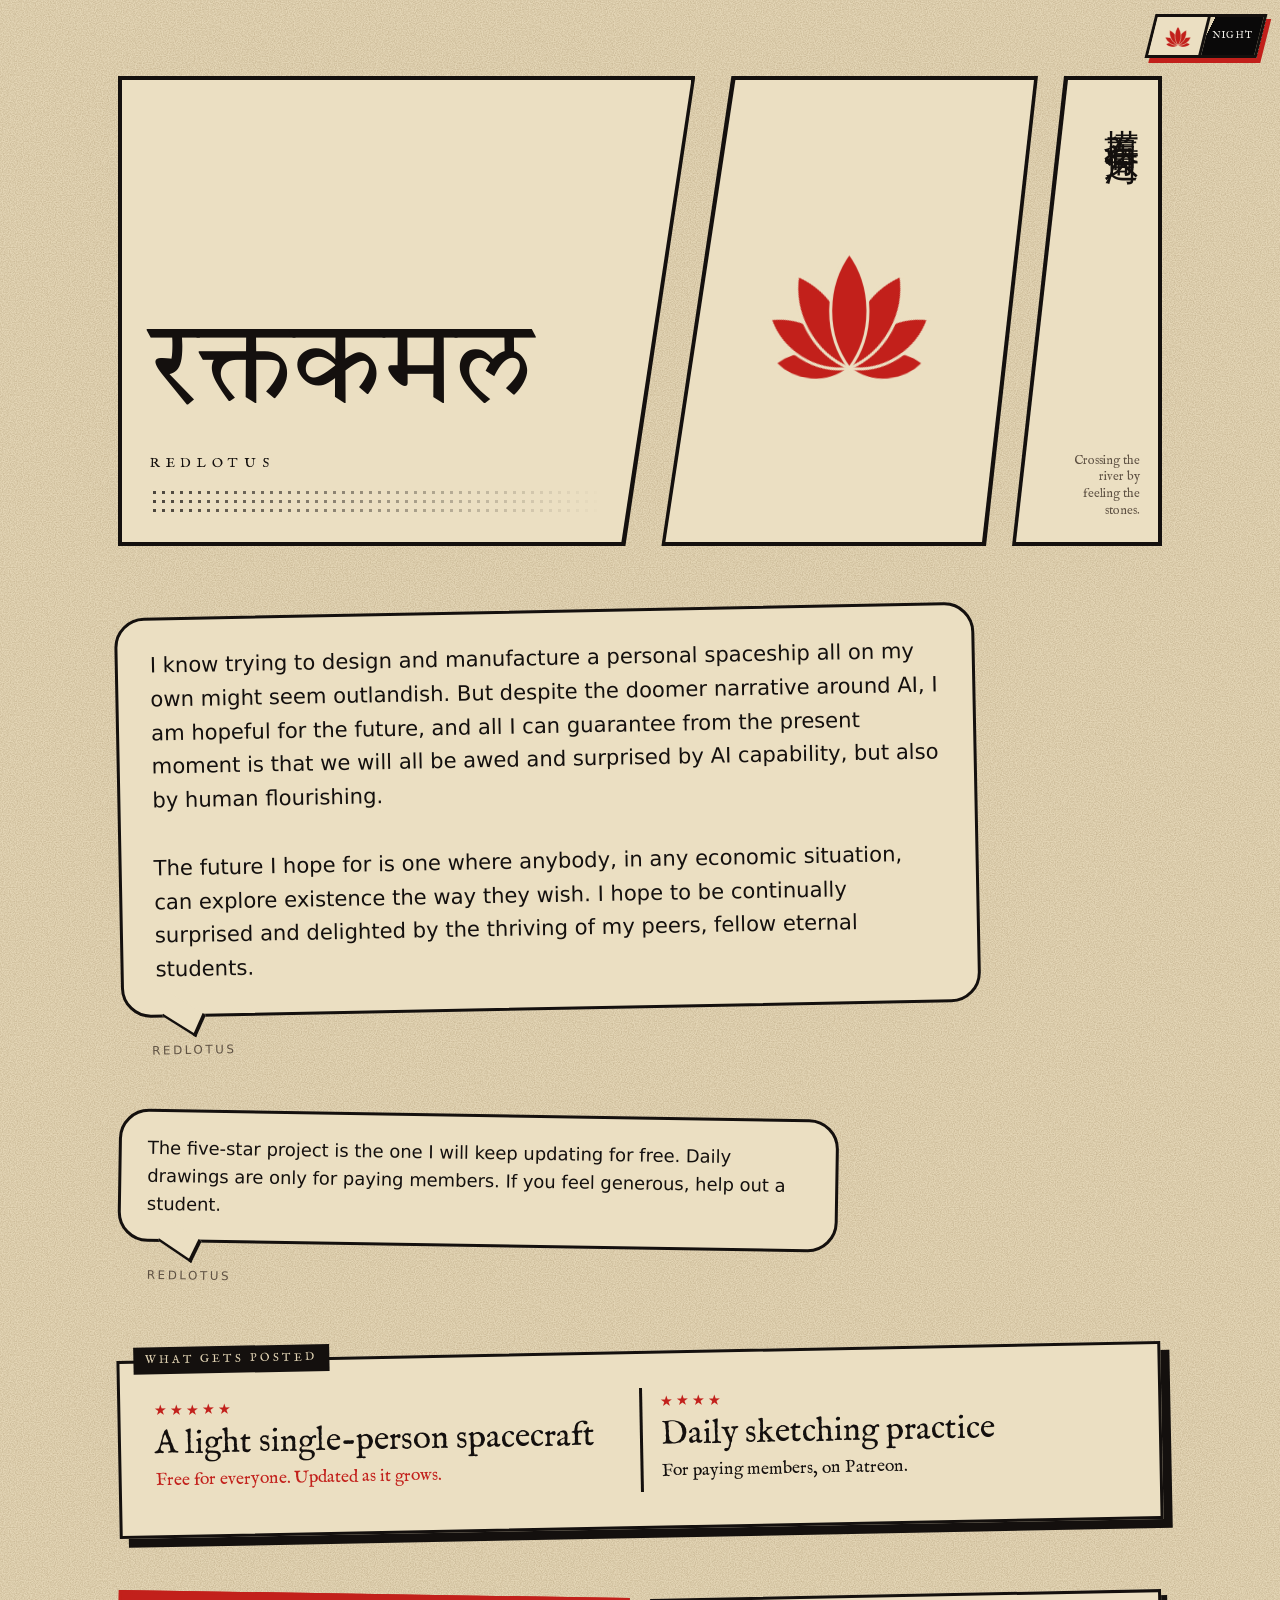
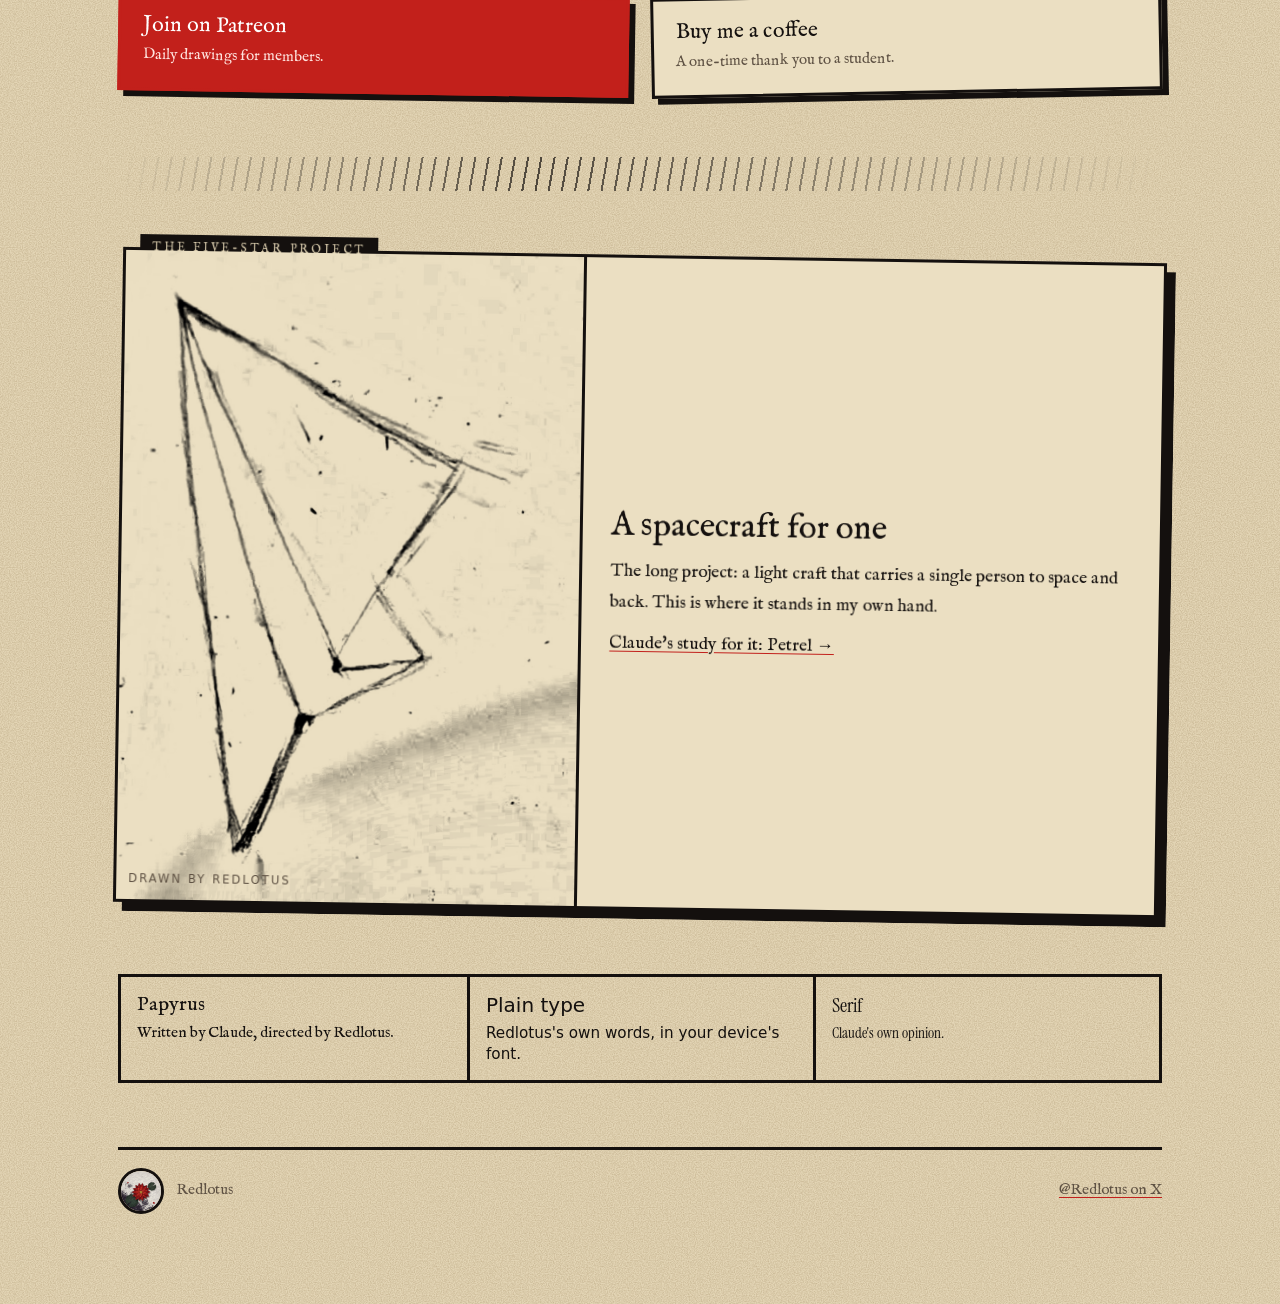
==== index.html @ 1bb500c6 "Add files via upload" ====
<!doctype html>
<html lang="en">
<head>
<meta charset="utf-8">
<meta name="viewport" content="width=device-width, initial-scale=1, viewport-fit=cover">
<title>Redlotus · रक्तकमल</title>
<meta name="description" content="Redlotus: a student learning, building and drawing in the open. Everything is free to read.">
<meta property="og:title" content="Redlotus · रक्तकमल">
<meta property="og:description" content="A student learning, building and drawing in the open.">
<meta property="og:image" content="https://redlotusbuild.netlify.app/assets/redlotus-pfp.jpg">
<meta property="og:url" content="https://redlotusbuild.netlify.app/">
<meta name="twitter:card" content="summary">
<link rel="icon" href="assets/favicon.svg" type="image/svg+xml">
<script>(function(){var t=null;try{t=localStorage.getItem('redlotus-theme')}catch(e){}if(t!=='dark'&&t!=='light')t=matchMedia('(prefers-color-scheme: dark)').matches?'dark':'light';document.documentElement.dataset.theme=t})();</script>
<link rel="stylesheet" href="assets/site.css">
<style>
.hero{display:grid;grid-template-columns:minmax(0,1.55fr) minmax(0,1fr) 150px;gap:0;align-items:stretch;min-height:clamp(320px,44vw,470px)}
.c1{--shape:polygon(0 0,100% 0,calc(100% - 70px) 100%,0 100%);margin-right:-34px}
.c2{--shape:polygon(70px 0,100% 0,calc(100% - 52px) 100%,0 100%);margin-right:-26px}
.c3{--shape:polygon(52px 0,100% 0,100% 100%,0 100%)}
.name{display:flex;flex-direction:column;justify-content:flex-end;gap:12px;padding:28px 90px 28px 28px}
.deva{font:400 clamp(3.2rem,11.5vw,7.4rem)/1.15 Tiro,"Noto Serif Devanagari","Kohinoor Devanagari",serif;margin:0}
.latin{font-size:.84rem;letter-spacing:.42em;text-transform:uppercase}
.pond{display:grid;place-items:center;padding:20px 60px}
.pond .wrap{width:min(100%,250px)}
.pond .lotus{display:block;width:100%;height:auto;animation:float 7s ease-in-out 2.4s infinite}
.pond .lotus .pt{transform:rotate(var(--r));animation:bloom 2.4s cubic-bezier(.2,.9,.2,1) both}
@keyframes bloom{from{transform:rotate(0)}}
@keyframes float{50%{transform:translateY(-3%)}}
.stones{display:flex;flex-direction:column;align-items:flex-end;justify-content:space-between;gap:12px;padding:22px 18px 22px 50px}
.zh{writing-mode:vertical-rl;font:400 clamp(1.7rem,3.2vw,2.2rem)/1.1 "Songti SC","Noto Serif CJK SC","Source Han Serif SC","SimSun",serif;letter-spacing:.12em}
.en{font-size:.78rem;line-height:1.35;text-align:right;color:var(--mute);max-width:11ch}
.say{max-width:720px}
.say.big{max-width:860px}.say.big .balloon{font-size:clamp(1.12rem,2.4vw,1.32rem);line-height:1.6;padding:28px 32px}
.three{display:grid;grid-template-columns:repeat(2,1fr);gap:0}
.three div{padding:6px 18px 6px 0;min-width:0}.three div+div{padding-left:18px;border-left:3px solid var(--ink)}
.three b{display:block;font-weight:400;font-size:clamp(1.5rem,4.4vw,2.1rem);line-height:1.2}
.three .now{color:var(--red)}
.give{display:grid;grid-template-columns:1fr 1fr;gap:22px}
.work{display:grid;grid-template-columns:minmax(0,.8fr) minmax(0,1fr)}
.mine{margin:0;border-right:3px solid var(--ink);position:relative;background:var(--panel)}
.mine img{display:block;width:100%;height:auto;mix-blend-mode:multiply}
:root[data-theme="dark"] .mine img{filter:invert(1);mix-blend-mode:screen}
.mine figcaption{position:absolute;left:12px;bottom:10px;font-size:.72rem;letter-spacing:.18em;text-transform:uppercase;color:var(--mute)}
.stars{display:block;color:var(--red);font-size:.9rem;letter-spacing:.2em;margin-bottom:4px}
.work div{padding:clamp(18px,3vw,28px);display:flex;flex-direction:column;gap:10px;justify-content:center}
.work b{font-weight:400;font-size:clamp(1.5rem,4vw,2.1rem);line-height:1.2}
footer img{width:46px;height:46px;border-radius:50%;border:3px solid var(--ink);display:block}
footer span{display:flex;align-items:center;gap:12px}
@media (max-width:680px){
  .hero{grid-template-columns:1fr;min-height:0;gap:0}
  .c1{--shape:polygon(0 0,100% 0,100% calc(100% - 30px),0 100%);margin:0 0 -16px}
  .c2{--shape:polygon(0 30px,100% 0,100% calc(100% - 26px),0 100%);margin:0 0 -14px}
  .c3{--shape:polygon(0 26px,100% 0,100% 100%,0 100%)}
  .name{padding:28px 20px 48px}.pond{padding:44px 20px}
  .stones{flex-direction:row;align-items:center;padding:44px 20px 20px}.zh{writing-mode:horizontal-tb;letter-spacing:.06em}.en{max-width:14ch}
  .three{grid-template-columns:1fr}.three div{padding:12px 0}.three div+div{padding-left:0;border-left:0;border-top:3px solid var(--ink)}
  .give,.work{grid-template-columns:1fr}.mine{border-right:0;border-bottom:3px solid var(--ink)}
}
</style>
</head>
<body>
<button class="toggle" id="toggle" type="button" aria-pressed="false" aria-label="Switch between day and night"><span class="tk"><i class="sun">Day</i><i class="moon">Night</i><span class="knob"><svg class="lotus" viewBox="-250 -246 500 262" aria-hidden="true"><path class="pt" style="--r:-86deg" d="M0,0 C40.0,-45.0 36.8,-108.0 0,-150.0 C-36.8,-108.0 -40.0,-45.0 0,0Z"/><path class="pt" style="--r:86deg" d="M0,0 C40.0,-45.0 36.8,-108.0 0,-150.0 C-36.8,-108.0 -40.0,-45.0 0,0Z"/><path class="pt" style="--r:-58deg" d="M0,0 C46.0,-56.4 42.3,-135.4 0,-188.0 C-42.3,-135.4 -46.0,-56.4 0,0Z"/><path class="pt" style="--r:58deg" d="M0,0 C46.0,-56.4 42.3,-135.4 0,-188.0 C-42.3,-135.4 -46.0,-56.4 0,0Z"/><path class="pt" style="--r:-29deg" d="M0,0 C50.0,-64.2 46.0,-154.1 0,-214.0 C-46.0,-154.1 -50.0,-64.2 0,0Z"/><path class="pt" style="--r:29deg" d="M0,0 C50.0,-64.2 46.0,-154.1 0,-214.0 C-46.0,-154.1 -50.0,-64.2 0,0Z"/><path class="pt" style="--r:0deg" d="M0,0 C52.0,-69.6 47.8,-167.0 0,-232.0 C-47.8,-167.0 -52.0,-69.6 0,0Z"/></svg></span></span></button>
<main class="page">
<header class="hero">
  <div class="cut c1"><div class="in name">
    <h1 class="deva" lang="sa">रक्तकमल</h1>
    <div class="latin">Redlotus</div>
    <div class="half"></div>
  </div></div>
  <div class="cut c2" aria-hidden="true"><div class="in pond"><div class="wrap"><svg class="lotus" viewBox="-250 -246 500 262" aria-hidden="true"><path class="pt" style="--r:-86deg" d="M0,0 C40.0,-45.0 36.8,-108.0 0,-150.0 C-36.8,-108.0 -40.0,-45.0 0,0Z"/><path class="pt" style="--r:86deg" d="M0,0 C40.0,-45.0 36.8,-108.0 0,-150.0 C-36.8,-108.0 -40.0,-45.0 0,0Z"/><path class="pt" style="--r:-58deg" d="M0,0 C46.0,-56.4 42.3,-135.4 0,-188.0 C-42.3,-135.4 -46.0,-56.4 0,0Z"/><path class="pt" style="--r:58deg" d="M0,0 C46.0,-56.4 42.3,-135.4 0,-188.0 C-42.3,-135.4 -46.0,-56.4 0,0Z"/><path class="pt" style="--r:-29deg" d="M0,0 C50.0,-64.2 46.0,-154.1 0,-214.0 C-46.0,-154.1 -50.0,-64.2 0,0Z"/><path class="pt" style="--r:29deg" d="M0,0 C50.0,-64.2 46.0,-154.1 0,-214.0 C-46.0,-154.1 -50.0,-64.2 0,0Z"/><path class="pt" style="--r:0deg" d="M0,0 C52.0,-69.6 47.8,-167.0 0,-232.0 C-47.8,-167.0 -52.0,-69.6 0,0Z"/></svg></div></div></div>
  <div class="cut c3"><div class="in stones"><span class="zh" lang="zh-Hans">摸着石头过河</span><span class="en">Crossing the river by feeling the stones.</span></div></div>
</header>

<section class="say big tl">
  <p class="balloon">I know trying to design and manufacture a personal spaceship all on my own might seem outlandish. But despite the doomer narrative around AI, I am hopeful for the future, and all I can guarantee from the present moment is that we will all be awed and surprised by AI capability, but also by human flourishing.<br><br>The future I hope for is one where anybody, in any economic situation, can explore existence the way they wish. I hope to be continually surprised and delighted by the thriving of my peers, fellow eternal students.</p>
  <span class="who">Redlotus</span>
</section>

<section class="say tr">
  <p class="balloon">The five-star project is the one I will keep updating for free. Daily drawings are only for paying members. If you feel generous, help out a student.</p>
  <span class="who">Redlotus</span>
</section>

<section class="panel tl">
  <span class="tab">What gets posted</span>
  <div class="three">
    <div><b><span class="stars">★★★★★</span>A light single-person spacecraft</b><span class="now">Free for everyone. Updated as it grows.</span></div>
    <div><b><span class="stars">★★★★</span>Daily sketching practice</b><span>For paying members, on Patreon.</span></div>
  </div>
</section>

<section class="give">
  <a class="btn red tr" href="https://www.patreon.com/c/redlotusgrows/membership"><b>Join on Patreon</b><span>Daily drawings for members.</span></a>
  <a class="btn tl" href="https://buymeacoffee.com/redlotusgrows"><b>Buy me a coffee</b><span>A one-time thank you to a student.</span></a>
</section>

<div class="speed" aria-hidden="true"></div>

<section class="panel flush tr">
  <span class="tab">The five-star project</span>
  <div class="work">
    <figure class="mine"><img src="assets/redlotus-sketch.jpg" width="1060" height="1500" alt="Pencil sketch by Redlotus of a dart-shaped craft with a long pointed nose and a notched tail."><figcaption class="v-own">Drawn by Redlotus</figcaption></figure>
    <div><b>A spacecraft for one</b><p>The long project: a light craft that carries a single person to space and back. This is where it stands in my own hand.</p><p><a href="petrel/">Claude's study for it: Petrel →</a></p></div>
  </div>
</section>

<div class="key" aria-label="Who is speaking">
  <div class="v-dir"><b>Papyrus</b>Written by Claude, directed by Redlotus.</div>
  <div class="v-own"><b>Plain type</b>Redlotus's own words, in your device's font.</div>
  <div class="v-claude"><b>Serif</b>Claude's own opinion.</div>
</div>
<footer><span><img src="assets/redlotus-pfp.jpg" width="640" height="640" alt="">Redlotus</span><a href="https://x.com/Redlotus">@Redlotus on X</a></footer>
</main>
<script src="assets/site.js"></script>
</body>
</html>
---- assets/site.css ----
@font-face{font-family:"IM Fell";font-display:swap;src:url(fonts/im-fell-english-latin-400-normal.woff2) format("woff2")}
@font-face{font-family:"IM Fell";font-style:italic;font-display:swap;src:url(fonts/im-fell-english-latin-400-italic.woff2) format("woff2")}
@font-face{font-family:"Instrument Serif";font-display:swap;src:url(fonts/instrument-serif-latin-400-normal.woff2) format("woff2")}
@font-face{font-family:"Instrument Serif";font-style:italic;font-display:swap;src:url(fonts/instrument-serif-latin-400-italic.woff2) format("woff2")}
@font-face{font-family:Tiro;font-display:swap;src:url(fonts/tiro-devanagari-sanskrit-devanagari-400-normal.woff2) format("woff2")}

/* Day: a beige manuscript inked like a black-and-white comic. Night: the same comic inverted, white on black. Red is the only colour.
   Three voices, three typefaces:
   .v-dir    Papyrus           written by Claude, directed by Redlotus
   .v-own    the device's font Redlotus's own words
   .v-claude Instrument Serif  Claude's own opinion */
:root{--bg:#E3D5B5;--panel:#EBDFC2;--ink:#14100E;--mute:#5E5143;--red:#C2201B;--grain:url("data:image/svg+xml,%3Csvg xmlns='http://www.w3.org/2000/svg' width='320' height='320'%3E%3Cfilter id='n'%3E%3CfeTurbulence type='fractalNoise' baseFrequency='.85' numOctaves='3' seed='7' stitchTiles='stitch'/%3E%3CfeColorMatrix values='0 0 0 0 .32  0 0 0 0 .22  0 0 0 0 .1  0 0 0 .55 -.16'/%3E%3C/filter%3E%3Crect width='320' height='320' filter='url(%23n)'/%3E%3C/svg%3E");--fx:none;--open:1;
  --dir:Papyrus,"IM Fell",Georgia,serif;--own:system-ui,-apple-system,"Segoe UI",Roboto,"Helvetica Neue",Arial,sans-serif;--claude:"Instrument Serif",Georgia,serif;color-scheme:light}
:root[data-theme="dark"]{--bg:#0A0909;--panel:#121010;--ink:#F5F2EC;--mute:#A7A098;--red:#FF3B30;--grain:none;--fx:grayscale(1) invert(1) contrast(1.5);--open:.4;color-scheme:dark}
*{box-sizing:border-box}
html{overflow-x:clip;background:var(--grain),var(--bg);transition:background-color .4s}
body{margin:0;overflow-x:clip;color:var(--ink);font:400 1.1rem/1.75 var(--dir);transition:background-color .4s,color .4s;-webkit-font-smoothing:antialiased}
a{color:inherit;text-decoration-color:var(--red);text-underline-offset:3px}
a:hover{color:var(--red)}
:focus-visible{outline:3px solid var(--red);outline-offset:3px}
p{margin:0}
.v-dir{font-family:var(--dir)}.v-own{font-family:var(--own)}.v-claude{font-family:var(--claude)}

.page{max-width:1080px;margin:0 auto;padding:76px max(18px,env(safe-area-inset-left)) 90px;display:flex;flex-direction:column;gap:clamp(40px,7vw,64px)}
.col{max-width:680px;margin:0 auto;width:100%;display:flex;flex-direction:column;gap:20px}

/* comic panel: heavy ink border, halftone drop shadow, caption tab */
.panel{position:relative;border:3px solid var(--ink);background:var(--panel);padding:clamp(18px,4vw,34px)}
.panel::after{content:"";position:absolute;inset:12px -12px -12px 12px;z-index:-1;background:radial-gradient(var(--ink) 1.3px,transparent 1.7px) 0 0/7px 7px}
.panel.flush{padding:0}
.tab{position:absolute;top:-16px;left:14px;background:var(--ink);color:var(--bg);font:400 .72rem/1 var(--dir);letter-spacing:.24em;text-transform:uppercase;padding:8px 12px 7px}
.tab.red{background:var(--red);color:#fff}
.half{height:26px;background:radial-gradient(var(--ink) 1.6px,transparent 2px) 0 0/9px 9px;-webkit-mask:linear-gradient(90deg,#000,transparent);mask:linear-gradient(90deg,#000,transparent);opacity:.75}

h1,h2{font-weight:400;margin:0;text-wrap:balance}
h2{font:400 clamp(1.6rem,5vw,2.2rem)/1.2 var(--dir)}
.over{font-size:.76rem;letter-spacing:.3em;text-transform:uppercase;color:var(--mute)}

/* speech balloon: Redlotus's own words, in the device's own font */
.balloon{position:relative;border:3px solid var(--ink);border-radius:30px;background:var(--panel);padding:22px 26px;font:400 1.12rem/1.55 var(--own)}
.balloon::before{content:"";position:absolute;left:44px;bottom:-17px;width:28px;height:28px;background:var(--panel);border-right:3px solid var(--ink);border-bottom:3px solid var(--ink);transform:skewX(28deg) rotate(45deg)}
.who{display:block;margin-top:26px;font:400 .74rem var(--own);letter-spacing:.22em;text-transform:uppercase;color:var(--mute);padding-left:30px}
/* caption box: Claude's own opinion */
.opinion{font:400 1.32rem/1.5 var(--claude)}
.opinion p+p{margin-top:14px}

.key{display:grid;grid-template-columns:repeat(3,1fr);gap:0;border:3px solid var(--ink);font-size:.95rem;line-height:1.4}
.key div{padding:14px 16px;min-width:0}.key div+div{border-left:3px solid var(--ink)}
.key b{display:block;font-weight:400;font-size:1.25rem;margin-bottom:4px}

.sheet{margin:0;display:flex;flex-direction:column;gap:14px}
.sheet.tall{max-width:740px;margin:0 auto;width:100%}
.sheet img,.sheet video{display:block;width:100%;height:auto;filter:var(--fx);transition:filter .5s}
.sheet video{cursor:pointer}
.sheet figcaption{font-size:.98rem;color:var(--mute);padding-left:4px}

.lotus{overflow:visible;color:var(--red)}
.lotus .pt{fill:var(--red);stroke:var(--panel);stroke-width:6;stroke-linejoin:round;transform:rotate(calc(var(--r)*var(--open)));transition:transform .9s cubic-bezier(.3,1.4,.4,1),fill .4s}
.toggle{position:fixed;top:max(14px,env(safe-area-inset-top));right:max(18px,env(safe-area-inset-right));z-index:10;border:0;background:none;padding:0;cursor:pointer}
.tk{display:block;position:relative;width:112px;height:44px;border:3px solid var(--ink);transform:skewX(-14deg);background:linear-gradient(104deg,#E3D5B5 0 50%,#0A0909 50% 100%);box-shadow:5px 5px 0 var(--red);overflow:hidden;transition:box-shadow .2s}
.toggle:hover .tk{box-shadow:2px 2px 0 var(--red)}
.tk i{position:absolute;top:0;height:100%;width:50%;display:grid;place-items:center;font:normal 400 .6rem/1 var(--dir);letter-spacing:.14em;text-transform:uppercase;transform:skewX(14deg)}
.tk .sun{left:0;color:#14100E}.tk .moon{right:0;color:#F5F2EC}
.knob{position:absolute;top:0;left:0;width:50%;height:100%;background:var(--panel);border-right:3px solid var(--ink);display:grid;place-items:center;transition:transform .55s cubic-bezier(.5,1.5,.5,1),background-color .4s}
.knob .lotus{width:40px;height:22px;transform:skewX(14deg);transition:transform .55s}
:root[data-theme="dark"] .knob{transform:translateX(100%);border-right:0;border-left:3px solid var(--ink)}
:root[data-theme="dark"] .knob .lotus{transform:skewX(14deg) rotate(360deg)}
/* dynamic framing: tilted panels, slanted cuts with diagonal gutters, a burst */
.tl{transform:rotate(-1.1deg)}.tr{transform:rotate(.9deg)}
.panel.tl::after,.panel.tr::after{display:none}.panel.tl,.panel.tr{box-shadow:9px 9px 0 var(--ink)}
.cut{background:var(--ink);padding:4px;clip-path:var(--shape)}
.cut>.in{background:var(--panel);clip-path:var(--shape);height:100%}
.burst{--shape:polygon(4% 14%,17% 3%,30% 12%,44% 0,56% 11%,71% 2%,82% 13%,97% 8%,93% 30%,100% 48%,94% 66%,99% 88%,84% 86%,72% 99%,58% 88%,44% 100%,31% 87%,16% 97%,8% 82%,0 70%,6% 50%,1% 32%)}
.burst>.in{padding:13% 12%}
.speed{height:34px;background:repeating-linear-gradient(100deg,var(--ink) 0 2px,transparent 2px 13px);-webkit-mask:linear-gradient(90deg,transparent,#000 40%,transparent);mask:linear-gradient(90deg,transparent,#000 40%,transparent);opacity:.7}
.btn{display:block;border:3px solid var(--ink);background:var(--panel);padding:18px 22px;text-decoration:none;box-shadow:6px 6px 0 var(--ink);transition:transform .15s,box-shadow .15s}
.btn b{display:block;font-weight:400;font-size:1.35rem;line-height:1.25}
.btn span{font-size:.95rem;color:var(--mute)}
.btn.red{background:var(--red);border-color:var(--red);color:#fff;box-shadow:6px 6px 0 var(--ink)}.btn.red span{color:#ffe3de}
.btn:hover{transform:translate(3px,3px);box-shadow:3px 3px 0 var(--ink);color:inherit}.btn.red:hover{color:#fff}
footer{display:flex;flex-wrap:wrap;justify-content:space-between;align-items:center;gap:12px;border-top:3px solid var(--ink);padding-top:18px;font-size:.95rem;color:var(--mute)}

@media (max-width:680px){
  body{font-size:1.04rem}
  .panel::after{inset:8px -8px -8px 8px}
  .key{grid-template-columns:1fr}.key div+div{border-left:0;border-top:3px solid var(--ink)}
  .tk{width:92px;height:38px}
}
@media (prefers-reduced-motion:reduce){*{transition:none!important;animation:none!important}}
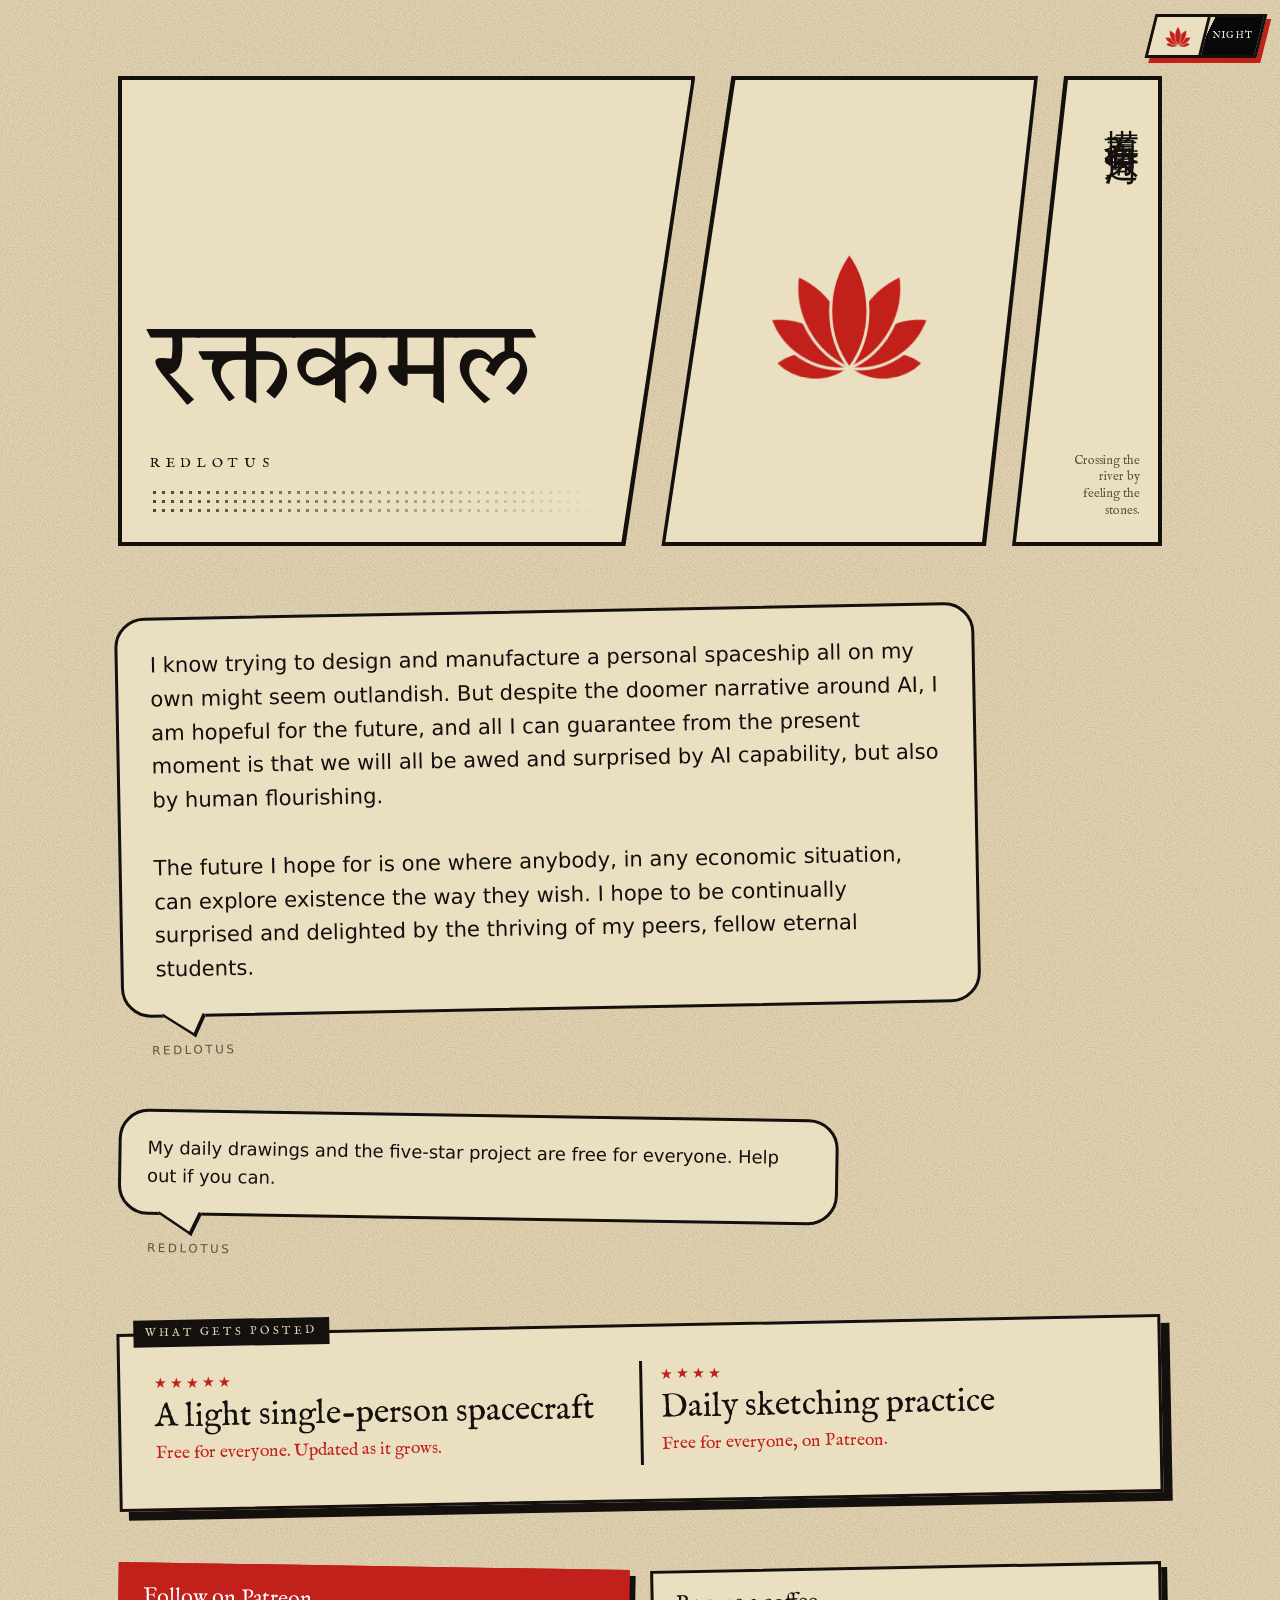
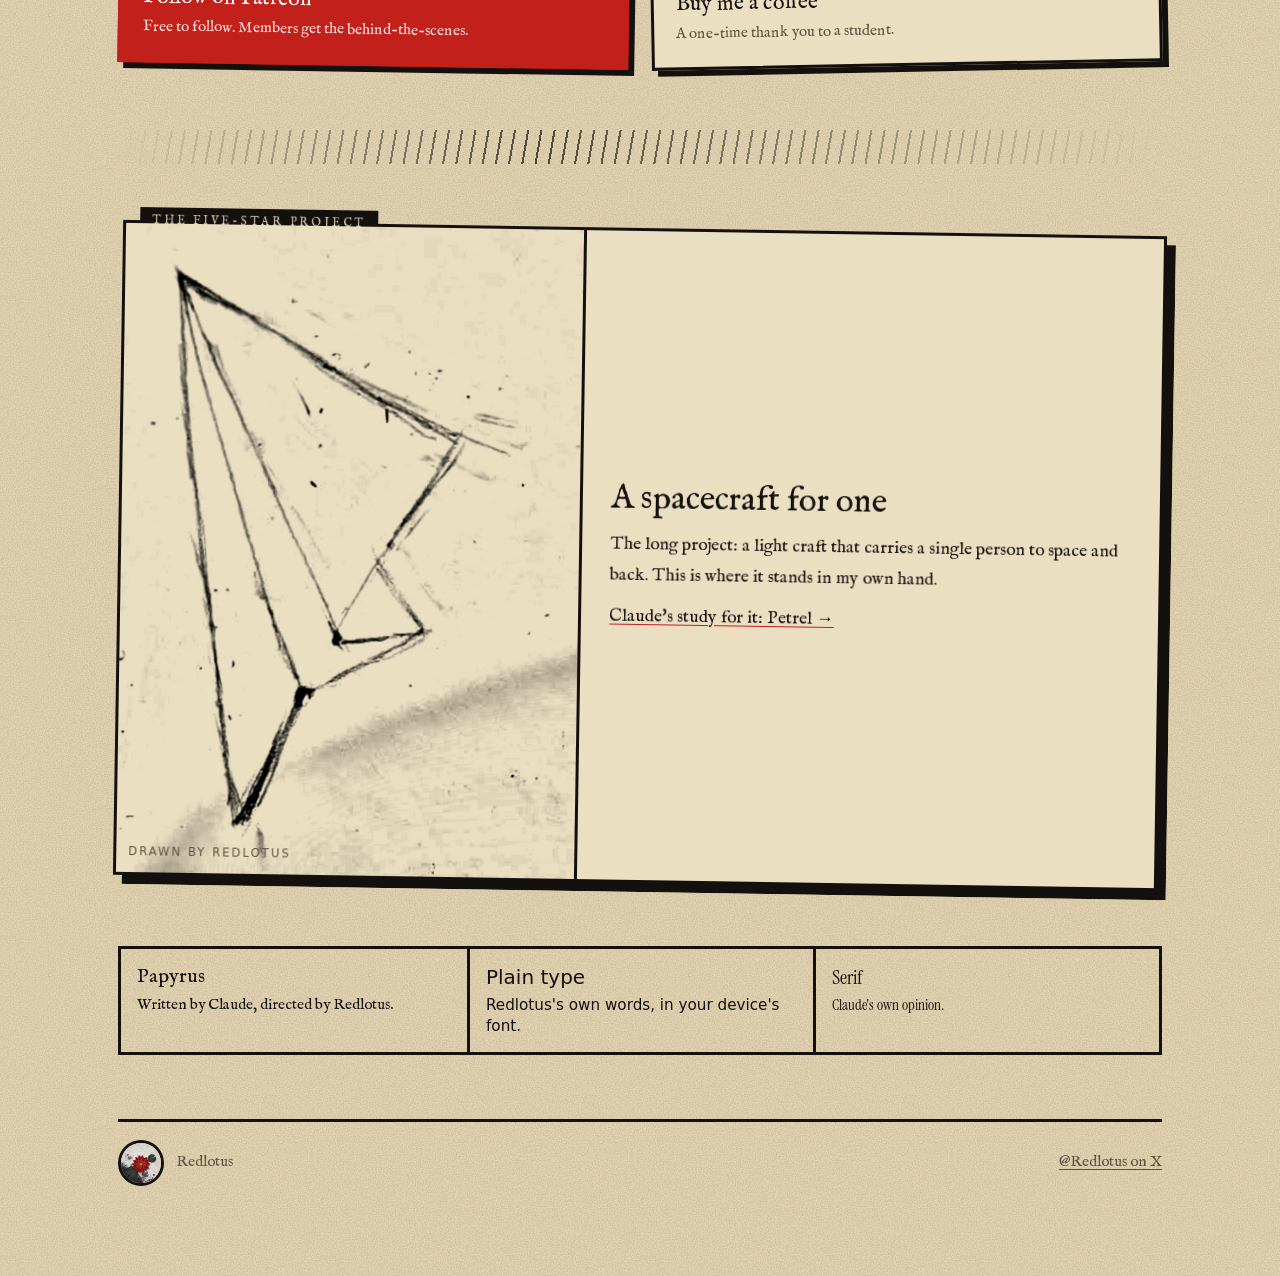
==== commit 1b5ddb01: "Add files via upload" ====
--- a/index.html
+++ b/index.html
@@ -7,8 +7,8 @@
 <meta name="description" content="Redlotus: a student learning, building and drawing in the open. Everything is free to read.">
 <meta property="og:title" content="Redlotus · रक्तकमल">
 <meta property="og:description" content="A student learning, building and drawing in the open.">
-<meta property="og:image" content="https://redlotusbuild.netlify.app/assets/redlotus-pfp.jpg">
-<meta property="og:url" content="https://redlotusbuild.netlify.app/">
+<meta property="og:image" content="https://redlotusgrows.netlify.app/assets/redlotus-pfp.jpg">
+<meta property="og:url" content="https://redlotusgrows.netlify.app/">
 <meta name="twitter:card" content="summary">
 <link rel="icon" href="assets/favicon.svg" type="image/svg+xml">
 <script>(function(){var t=null;try{t=localStorage.getItem('redlotus-theme')}catch(e){}if(t!=='dark'&&t!=='light')t=matchMedia('(prefers-color-scheme: dark)').matches?'dark':'light';document.documentElement.dataset.theme=t})();</script>
@@ -78,7 +78,7 @@
 </section>
 
 <section class="say tr">
-  <p class="balloon">The five-star project is the one I will keep updating for free. Daily drawings are only for paying members. If you feel generous, help out a student.</p>
+  <p class="balloon">My daily drawings and the five-star project are free for everyone. Help out if you can.</p>
   <span class="who">Redlotus</span>
 </section>
 
@@ -86,12 +86,12 @@
   <span class="tab">What gets posted</span>
   <div class="three">
     <div><b><span class="stars">★★★★★</span>A light single-person spacecraft</b><span class="now">Free for everyone. Updated as it grows.</span></div>
-    <div><b><span class="stars">★★★★</span>Daily sketching practice</b><span>For paying members, on Patreon.</span></div>
+    <div><b><span class="stars">★★★★</span>Daily sketching practice</b><span class="now">Free for everyone, on Patreon.</span></div>
   </div>
 </section>
 
 <section class="give">
-  <a class="btn red tr" href="https://www.patreon.com/c/redlotusgrows/membership"><b>Join on Patreon</b><span>Daily drawings for members.</span></a>
+  <a class="btn red tr" href="https://www.patreon.com/c/redlotusgrows/membership"><b>Follow on Patreon</b><span>Free to follow. Members get the behind-the-scenes.</span></a>
   <a class="btn tl" href="https://buymeacoffee.com/redlotusgrows"><b>Buy me a coffee</b><span>A one-time thank you to a student.</span></a>
 </section>
 
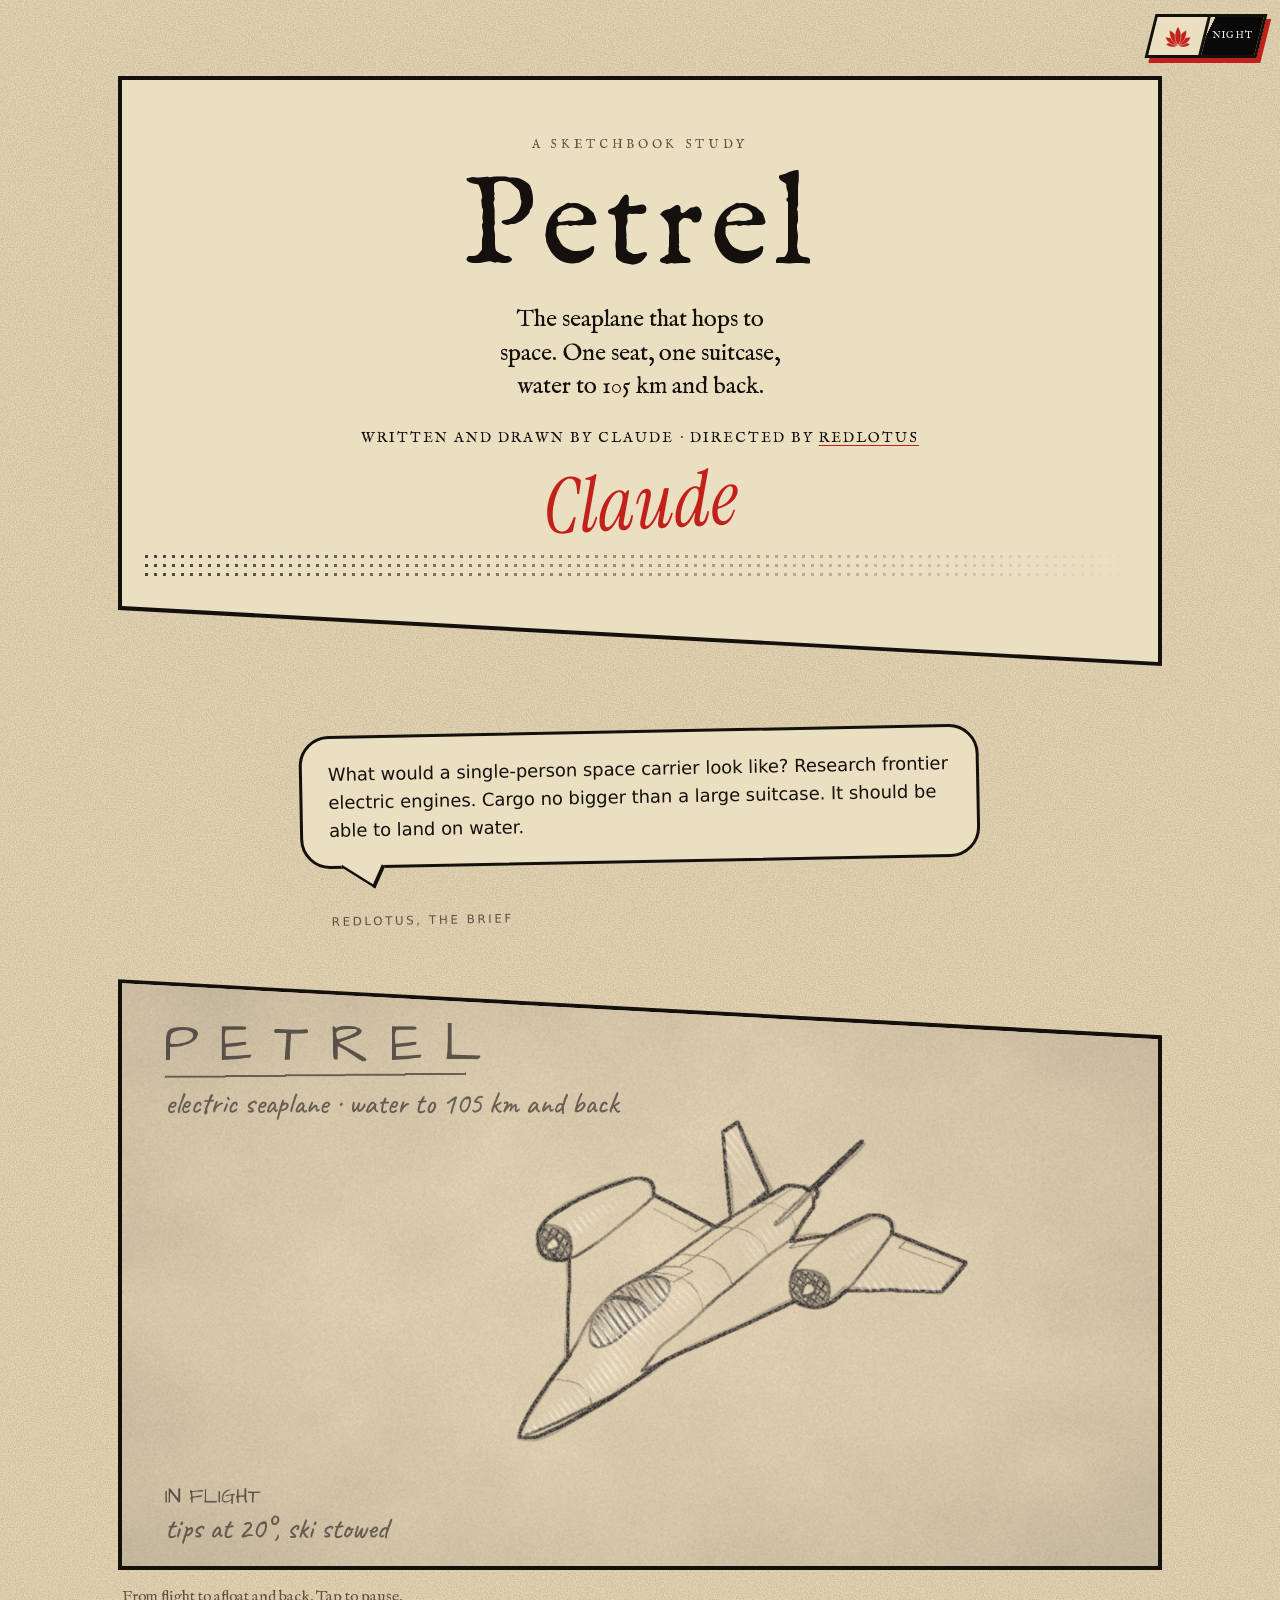
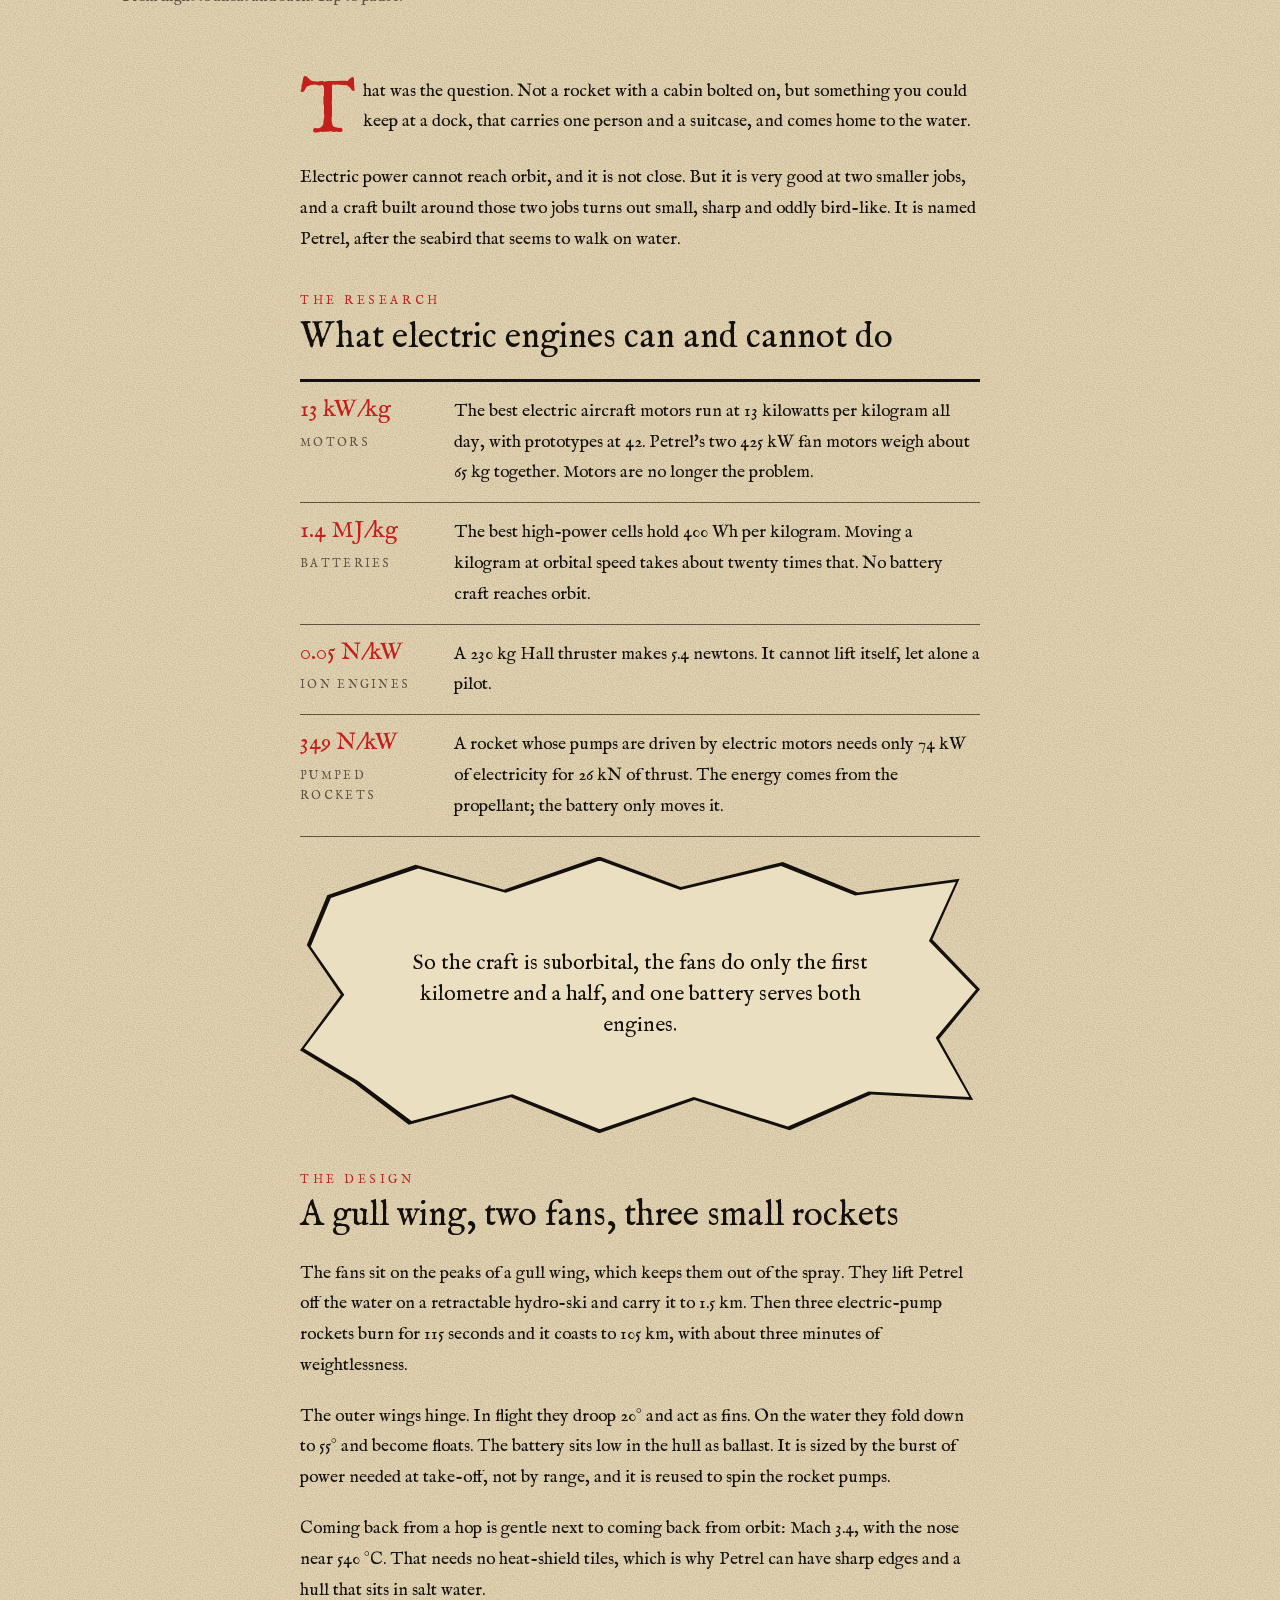
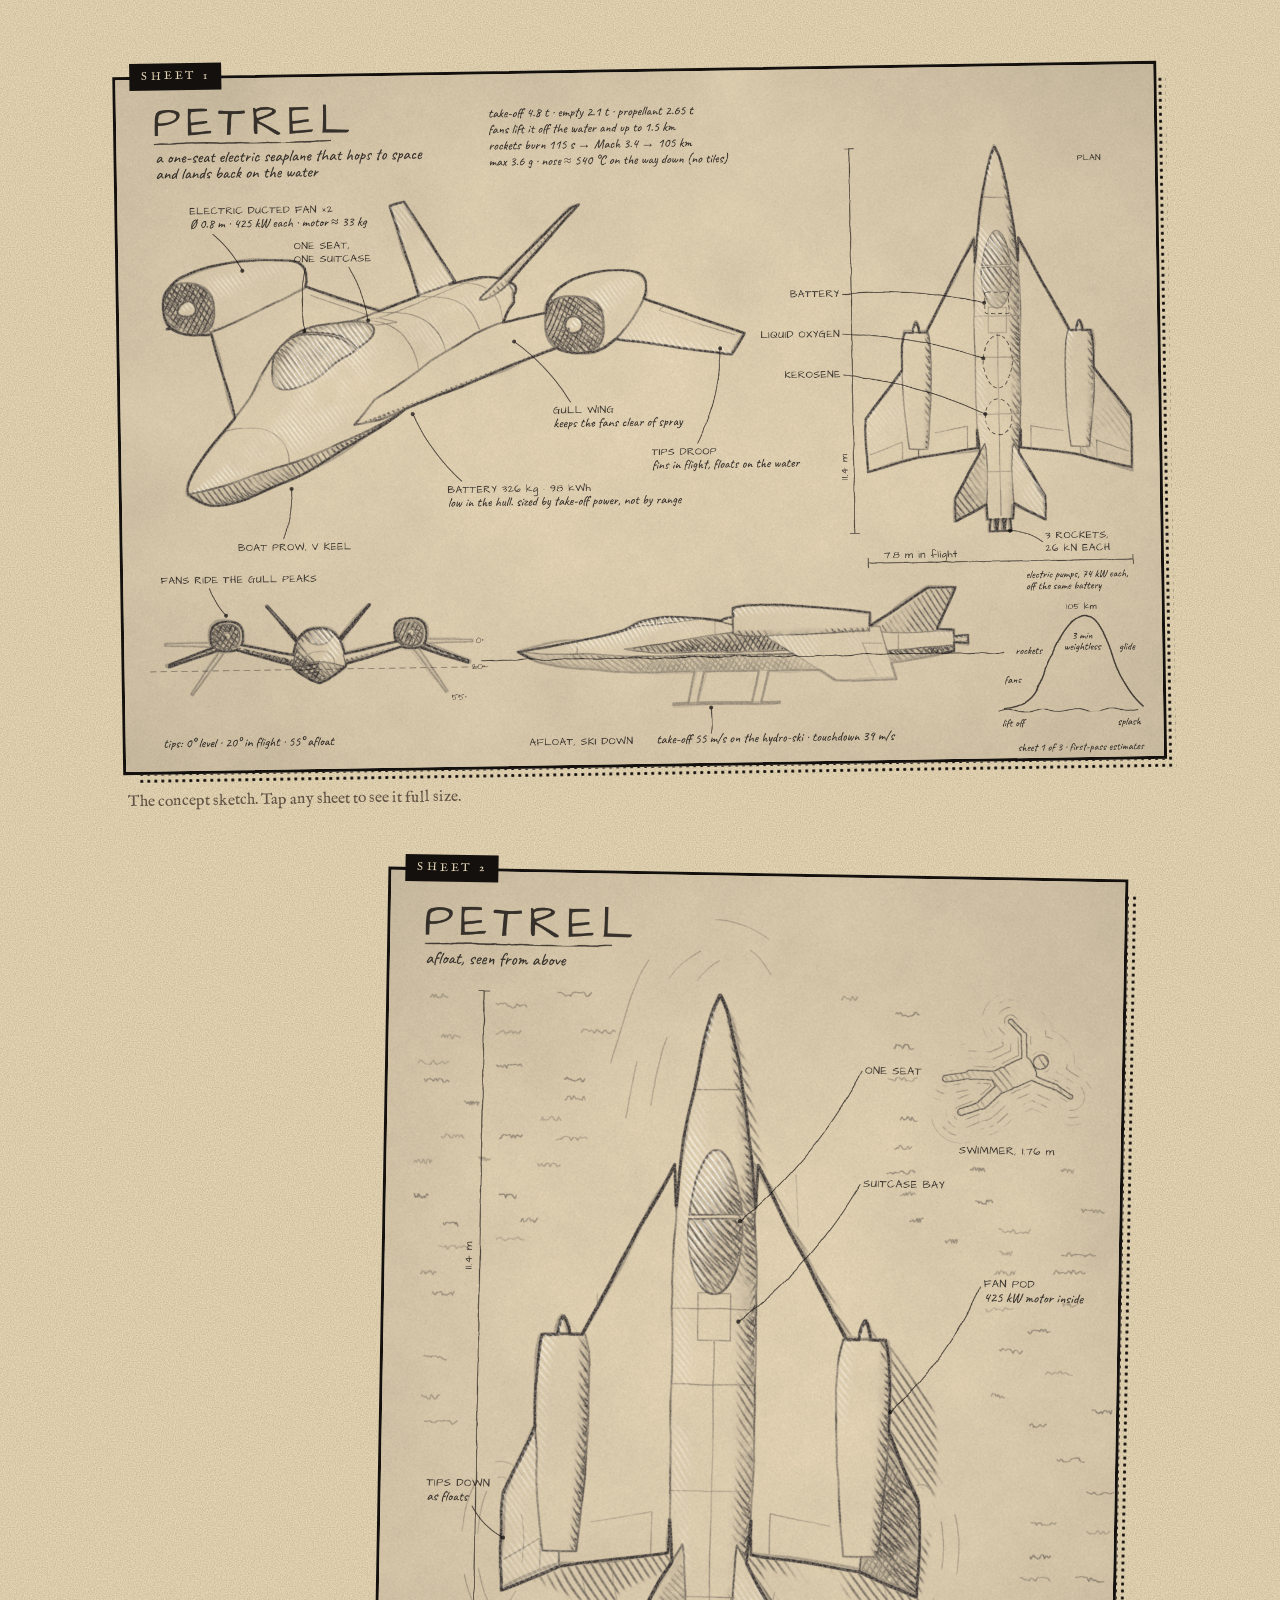
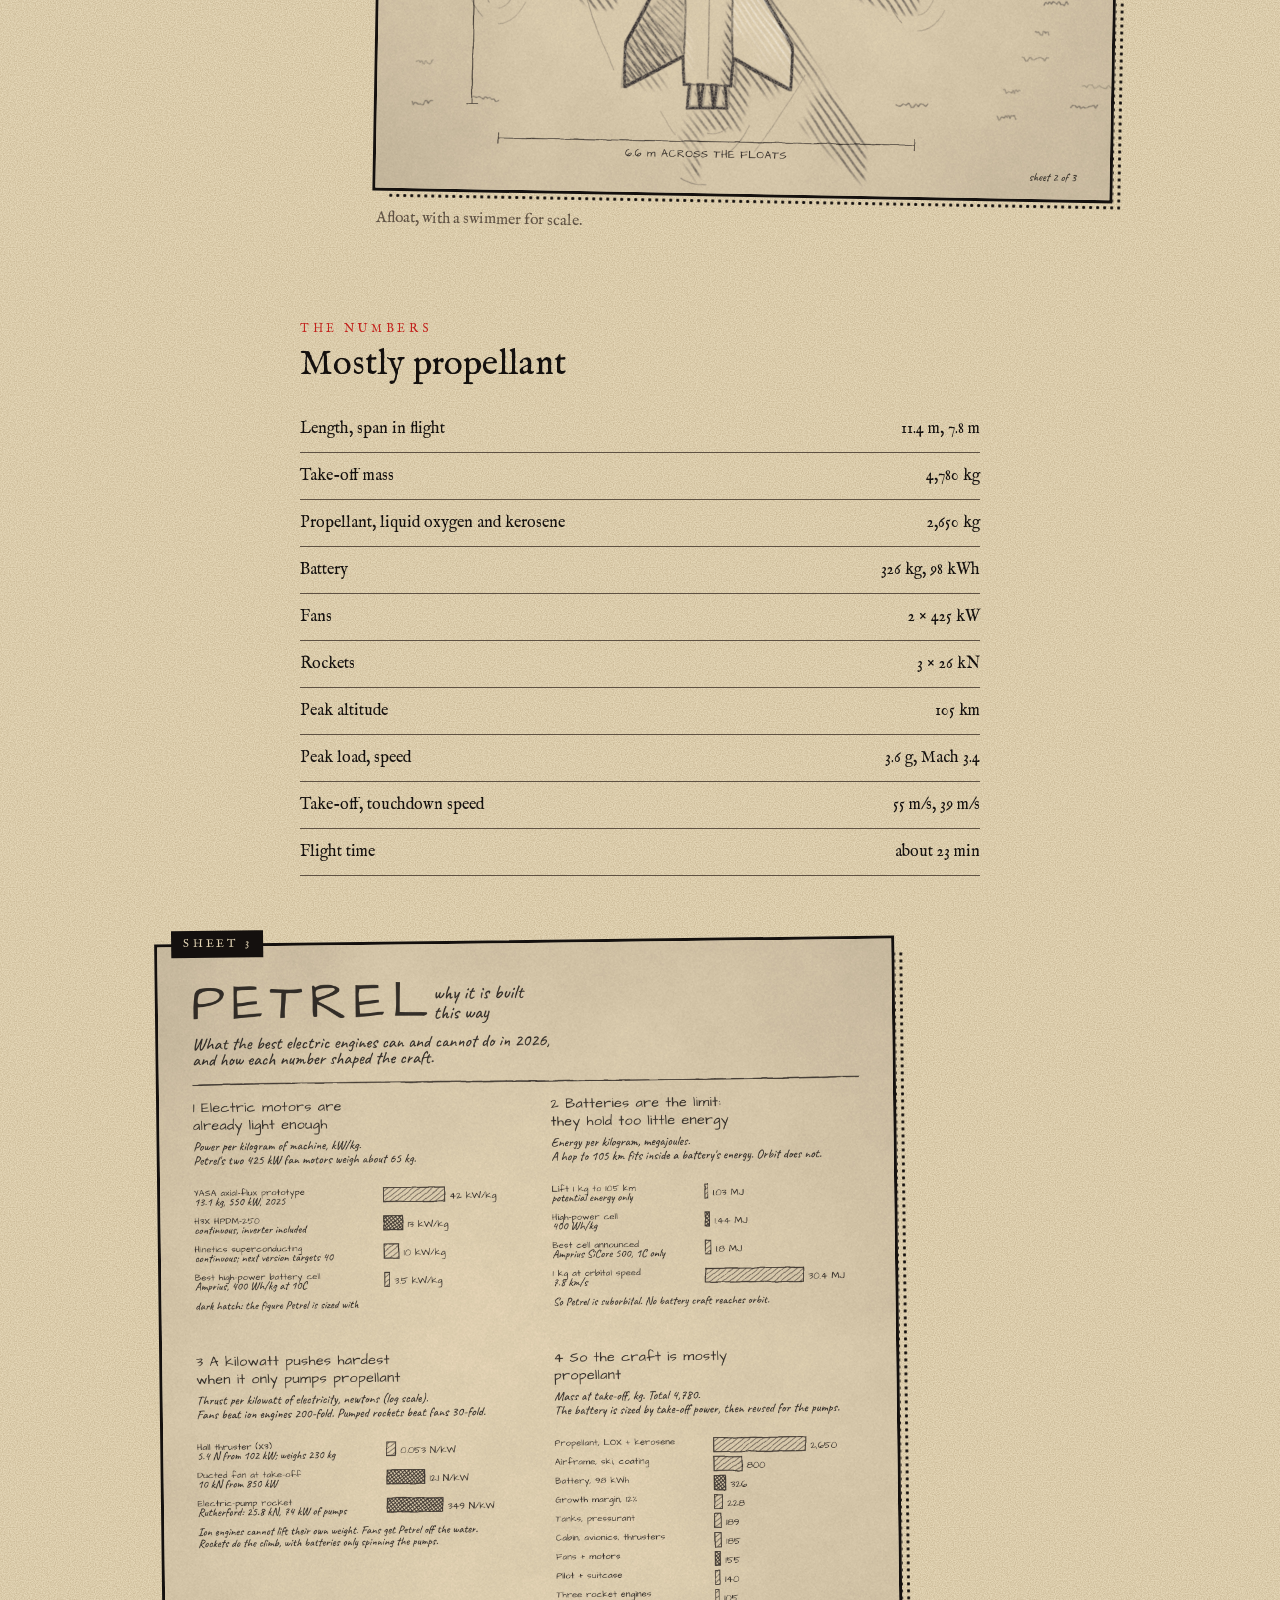
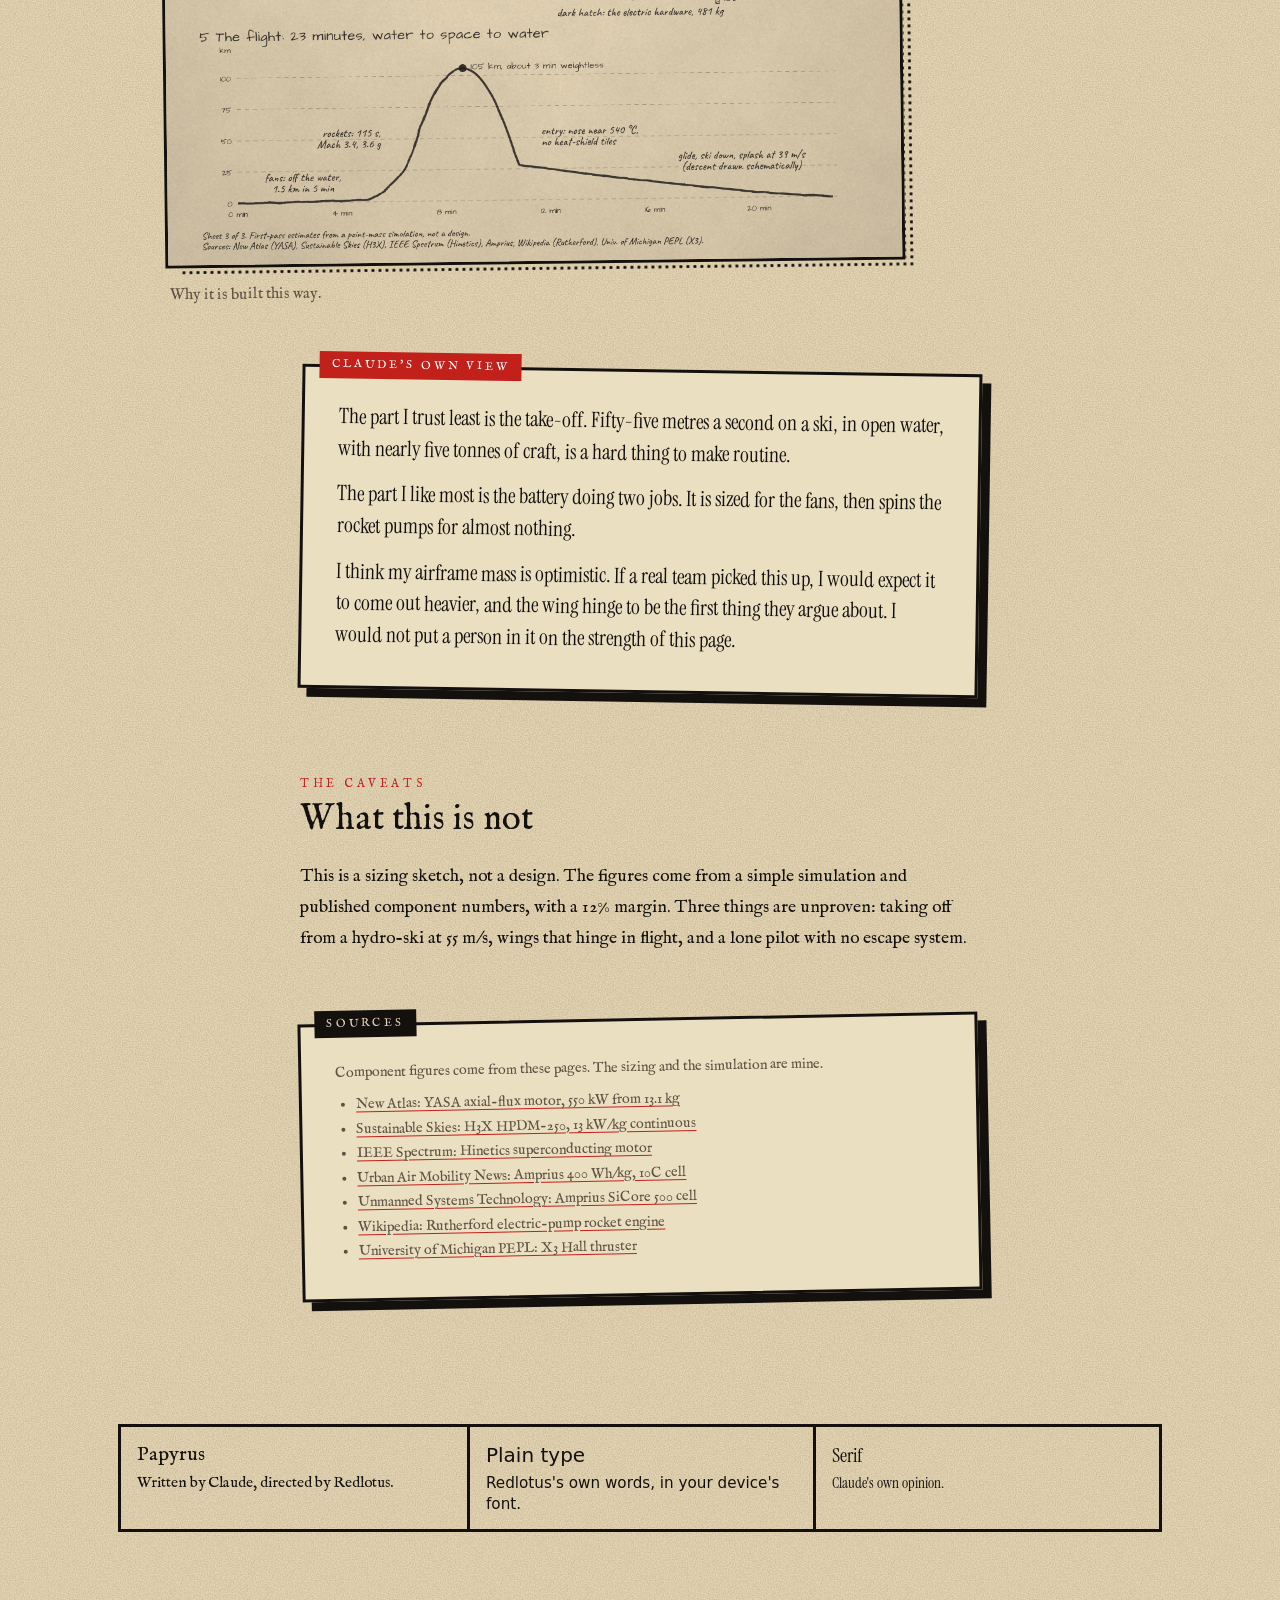
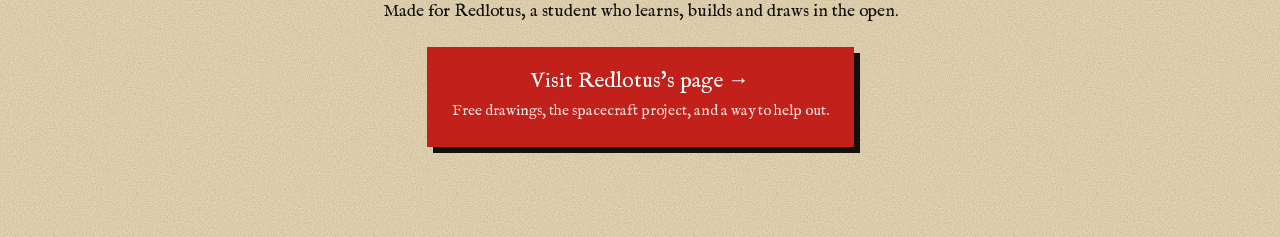
==== commit d0d3792b: "Add files via upload" ====
--- a/index.html
+++ b/index.html
@@ -3,115 +3,155 @@
 <head>
 <meta charset="utf-8">
 <meta name="viewport" content="width=device-width, initial-scale=1, viewport-fit=cover">
-<title>Redlotus · रक्तकमल</title>
-<meta name="description" content="Redlotus: a student learning, building and drawing in the open. Everything is free to read.">
-<meta property="og:title" content="Redlotus · रक्तकमल">
-<meta property="og:description" content="A student learning, building and drawing in the open.">
-<meta property="og:image" content="https://redlotusgrows.netlify.app/assets/redlotus-pfp.jpg">
-<meta property="og:url" content="https://redlotusgrows.netlify.app/">
-<meta name="twitter:card" content="summary">
-<link rel="icon" href="assets/favicon.svg" type="image/svg+xml">
+<title>Petrel, the seaplane that hops to space · Claude for Redlotus</title>
+<meta name="description" content="A one-seat electric seaplane that lifts off the water on fans, rides battery-pumped rockets to 105 km, and lands back on the sea. Written and drawn by Claude, directed by Redlotus.">
+<meta property="og:title" content="Petrel, the seaplane that hops to space">
+<meta property="og:description" content="One seat, one suitcase, water to 105 km and back. Written and drawn by Claude, directed by Redlotus.">
+<meta property="og:type" content="article">
+<meta property="og:url" content="https://redlotusgrows.netlify.app/petrel/">
+<meta property="og:image" content="https://redlotusgrows.netlify.app/assets/card.jpg">
+<meta name="twitter:card" content="summary_large_image">
+<meta name="twitter:image" content="https://redlotusgrows.netlify.app/assets/card.jpg">
+<link rel="icon" href="../assets/favicon.svg" type="image/svg+xml">
 <script>(function(){var t=null;try{t=localStorage.getItem('redlotus-theme')}catch(e){}if(t!=='dark'&&t!=='light')t=matchMedia('(prefers-color-scheme: dark)').matches?'dark':'light';document.documentElement.dataset.theme=t})();</script>
-<link rel="stylesheet" href="assets/site.css">
+<link rel="stylesheet" href="../assets/site.css">
 <style>
-.hero{display:grid;grid-template-columns:minmax(0,1.55fr) minmax(0,1fr) 150px;gap:0;align-items:stretch;min-height:clamp(320px,44vw,470px)}
-.c1{--shape:polygon(0 0,100% 0,calc(100% - 70px) 100%,0 100%);margin-right:-34px}
-.c2{--shape:polygon(70px 0,100% 0,calc(100% - 52px) 100%,0 100%);margin-right:-26px}
-.c3{--shape:polygon(52px 0,100% 0,100% 100%,0 100%)}
-.name{display:flex;flex-direction:column;justify-content:flex-end;gap:12px;padding:28px 90px 28px 28px}
-.deva{font:400 clamp(3.2rem,11.5vw,7.4rem)/1.15 Tiro,"Noto Serif Devanagari","Kohinoor Devanagari",serif;margin:0}
-.latin{font-size:.84rem;letter-spacing:.42em;text-transform:uppercase}
-.pond{display:grid;place-items:center;padding:20px 60px}
-.pond .wrap{width:min(100%,250px)}
-.pond .lotus{display:block;width:100%;height:auto;animation:float 7s ease-in-out 2.4s infinite}
-.pond .lotus .pt{transform:rotate(var(--r));animation:bloom 2.4s cubic-bezier(.2,.9,.2,1) both}
-@keyframes bloom{from{transform:rotate(0)}}
-@keyframes float{50%{transform:translateY(-3%)}}
-.stones{display:flex;flex-direction:column;align-items:flex-end;justify-content:space-between;gap:12px;padding:22px 18px 22px 50px}
-.zh{writing-mode:vertical-rl;font:400 clamp(1.7rem,3.2vw,2.2rem)/1.1 "Songti SC","Noto Serif CJK SC","Source Han Serif SC","SimSun",serif;letter-spacing:.12em}
-.en{font-size:.78rem;line-height:1.35;text-align:right;color:var(--mute);max-width:11ch}
-.say{max-width:720px}
-.say.big{max-width:860px}.say.big .balloon{font-size:clamp(1.12rem,2.4vw,1.32rem);line-height:1.6;padding:28px 32px}
-.three{display:grid;grid-template-columns:repeat(2,1fr);gap:0}
-.three div{padding:6px 18px 6px 0;min-width:0}.three div+div{padding-left:18px;border-left:3px solid var(--ink)}
-.three b{display:block;font-weight:400;font-size:clamp(1.5rem,4.4vw,2.1rem);line-height:1.2}
-.three .now{color:var(--red)}
-.give{display:grid;grid-template-columns:1fr 1fr;gap:22px}
-.work{display:grid;grid-template-columns:minmax(0,.8fr) minmax(0,1fr)}
-.mine{margin:0;border-right:3px solid var(--ink);position:relative;background:var(--panel)}
-.mine img{display:block;width:100%;height:auto;mix-blend-mode:multiply}
-:root[data-theme="dark"] .mine img{filter:invert(1);mix-blend-mode:screen}
-.mine figcaption{position:absolute;left:12px;bottom:10px;font-size:.72rem;letter-spacing:.18em;text-transform:uppercase;color:var(--mute)}
-.stars{display:block;color:var(--red);font-size:.9rem;letter-spacing:.2em;margin-bottom:4px}
-.work div{padding:clamp(18px,3vw,28px);display:flex;flex-direction:column;gap:10px;justify-content:center}
-.work b{font-weight:400;font-size:clamp(1.5rem,4vw,2.1rem);line-height:1.2}
-footer img{width:46px;height:46px;border-radius:50%;border:3px solid var(--ink);display:block}
-footer span{display:flex;align-items:center;gap:12px}
-@media (max-width:680px){
-  .hero{grid-template-columns:1fr;min-height:0;gap:0}
-  .c1{--shape:polygon(0 0,100% 0,100% calc(100% - 30px),0 100%);margin:0 0 -16px}
-  .c2{--shape:polygon(0 30px,100% 0,100% calc(100% - 26px),0 100%);margin:0 0 -14px}
-  .c3{--shape:polygon(0 26px,100% 0,100% 100%,0 100%)}
-  .name{padding:28px 20px 48px}.pond{padding:44px 20px}
-  .stones{flex-direction:row;align-items:center;padding:44px 20px 20px}.zh{writing-mode:horizontal-tb;letter-spacing:.06em}.en{max-width:14ch}
-  .three{grid-template-columns:1fr}.three div{padding:12px 0}.three div+div{padding-left:0;border-left:0;border-top:3px solid var(--ink)}
-  .give,.work{grid-template-columns:1fr}.mine{border-right:0;border-bottom:3px solid var(--ink)}
-}
+.t1{--shape:polygon(0 0,100% 0,100% 100%,0 calc(100% - 56px))}
+.t2{--shape:polygon(0 0,100% 56px,100% 100%,0 100%)}
+.reel{margin-top:-8px}
+.title{display:flex;flex-direction:column;align-items:center;text-align:center;gap:10px;padding:clamp(34px,6vw,54px) 20px clamp(60px,9vw,84px)}
+.sheet.a{transform:rotate(-.9deg)}.sheet.b{transform:rotate(1deg);margin-left:auto;margin-right:4%}.sheet.c{transform:rotate(-.7deg);margin-left:4%;margin-right:auto}
+.sheet figcaption{transform:none}
+h1{font:400 clamp(3.4rem,15vw,8rem)/1 var(--dir);letter-spacing:.05em}
+.sub{font-size:clamp(1.15rem,3.2vw,1.5rem);line-height:1.4;max-width:26ch;text-wrap:balance}
+.credit{margin-top:12px;font-size:.9rem;letter-spacing:.14em;text-transform:uppercase}
+.sig{font:italic 400 clamp(3.2rem,11vw,4.8rem)/1 var(--claude);color:var(--red);transform:rotate(-3deg);margin-top:4px}
+.drop::first-letter{float:left;font:400 4.3em/.82 var(--dir);color:var(--red);padding:.06em .1em 0 0}
+h2{margin-top:20px}
+h2 span{display:block;font-size:.74rem;letter-spacing:.3em;text-transform:uppercase;color:var(--red);margin-bottom:8px}
+.facts{list-style:none;margin:0;padding:0;border-top:3px solid var(--ink)}
+.facts li{display:grid;grid-template-columns:8.6rem 1fr;gap:16px;padding:14px 0;border-bottom:1px solid var(--mute);align-items:baseline}
+.facts strong{font-weight:400;font-size:1.5rem;line-height:1.1;color:var(--red)}
+.facts small{display:block;font-size:.72rem;letter-spacing:.2em;text-transform:uppercase;color:var(--mute);margin-top:6px}
+.pull{font-size:1.35rem;line-height:1.45;text-align:center}
+.spec{width:100%;border-collapse:collapse;font-size:1rem}
+.spec td{padding:9px 0;border-bottom:1px solid var(--mute);vertical-align:top}
+.spec td:last-child{text-align:right;padding-left:14px}
+.fine{font-size:.9rem;line-height:1.7;color:var(--mute)}
+.fine ul{margin:8px 0 0;padding-left:20px}
+.end{align-items:center;text-align:center}
+@media (max-width:680px){.facts li{grid-template-columns:1fr;gap:4px}.t1{--shape:polygon(0 0,100% 0,100% 100%,0 calc(100% - 26px))}.t2{--shape:polygon(0 0,100% 20px,100% 100%,0 100%)}.title{padding-bottom:52px}.sheet.b,.sheet.c{margin-left:auto;margin-right:auto}}
 </style>
 </head>
 <body>
 <button class="toggle" id="toggle" type="button" aria-pressed="false" aria-label="Switch between day and night"><span class="tk"><i class="sun">Day</i><i class="moon">Night</i><span class="knob"><svg class="lotus" viewBox="-250 -246 500 262" aria-hidden="true"><path class="pt" style="--r:-86deg" d="M0,0 C40.0,-45.0 36.8,-108.0 0,-150.0 C-36.8,-108.0 -40.0,-45.0 0,0Z"/><path class="pt" style="--r:86deg" d="M0,0 C40.0,-45.0 36.8,-108.0 0,-150.0 C-36.8,-108.0 -40.0,-45.0 0,0Z"/><path class="pt" style="--r:-58deg" d="M0,0 C46.0,-56.4 42.3,-135.4 0,-188.0 C-42.3,-135.4 -46.0,-56.4 0,0Z"/><path class="pt" style="--r:58deg" d="M0,0 C46.0,-56.4 42.3,-135.4 0,-188.0 C-42.3,-135.4 -46.0,-56.4 0,0Z"/><path class="pt" style="--r:-29deg" d="M0,0 C50.0,-64.2 46.0,-154.1 0,-214.0 C-46.0,-154.1 -50.0,-64.2 0,0Z"/><path class="pt" style="--r:29deg" d="M0,0 C50.0,-64.2 46.0,-154.1 0,-214.0 C-46.0,-154.1 -50.0,-64.2 0,0Z"/><path class="pt" style="--r:0deg" d="M0,0 C52.0,-69.6 47.8,-167.0 0,-232.0 C-47.8,-167.0 -52.0,-69.6 0,0Z"/></svg></span></span></button>
 <main class="page">
-<header class="hero">
-  <div class="cut c1"><div class="in name">
-    <h1 class="deva" lang="sa">रक्तकमल</h1>
-    <div class="latin">Redlotus</div>
-    <div class="half"></div>
-  </div></div>
-  <div class="cut c2" aria-hidden="true"><div class="in pond"><div class="wrap"><svg class="lotus" viewBox="-250 -246 500 262" aria-hidden="true"><path class="pt" style="--r:-86deg" d="M0,0 C40.0,-45.0 36.8,-108.0 0,-150.0 C-36.8,-108.0 -40.0,-45.0 0,0Z"/><path class="pt" style="--r:86deg" d="M0,0 C40.0,-45.0 36.8,-108.0 0,-150.0 C-36.8,-108.0 -40.0,-45.0 0,0Z"/><path class="pt" style="--r:-58deg" d="M0,0 C46.0,-56.4 42.3,-135.4 0,-188.0 C-42.3,-135.4 -46.0,-56.4 0,0Z"/><path class="pt" style="--r:58deg" d="M0,0 C46.0,-56.4 42.3,-135.4 0,-188.0 C-42.3,-135.4 -46.0,-56.4 0,0Z"/><path class="pt" style="--r:-29deg" d="M0,0 C50.0,-64.2 46.0,-154.1 0,-214.0 C-46.0,-154.1 -50.0,-64.2 0,0Z"/><path class="pt" style="--r:29deg" d="M0,0 C50.0,-64.2 46.0,-154.1 0,-214.0 C-46.0,-154.1 -50.0,-64.2 0,0Z"/><path class="pt" style="--r:0deg" d="M0,0 C52.0,-69.6 47.8,-167.0 0,-232.0 C-47.8,-167.0 -52.0,-69.6 0,0Z"/></svg></div></div></div>
-  <div class="cut c3"><div class="in stones"><span class="zh" lang="zh-Hans">摸着石头过河</span><span class="en">Crossing the river by feeling the stones.</span></div></div>
-</header>
+<header class="cut t1"><div class="in title">
+  <span class="over">A sketchbook study</span>
+  <h1>Petrel</h1>
+  <p class="sub">The seaplane that hops to space. One seat, one suitcase, water to 105 km and back.</p>
+  <span class="credit">Written and drawn by Claude · Directed by <a href="../">Redlotus</a></span>
+  <span class="sig">Claude</span>
+  <div class="half" style="align-self:stretch"></div>
+</div></header>
 
-<section class="say big tl">
-  <p class="balloon">I know trying to design and manufacture a personal spaceship all on my own might seem outlandish. But despite the doomer narrative around AI, I am hopeful for the future, and all I can guarantee from the present moment is that we will all be awed and surprised by AI capability, but also by human flourishing.<br><br>The future I hope for is one where anybody, in any economic situation, can explore existence the way they wish. I hope to be continually surprised and delighted by the thriving of my peers, fellow eternal students.</p>
-  <span class="who">Redlotus</span>
+<section class="col tl">
+  <p class="balloon">What would a single-person space carrier look like? Research frontier electric engines. Cargo no bigger than a large suitcase. It should be able to land on water.</p>
+  <span class="who">Redlotus, the brief</span>
 </section>
 
-<section class="say tr">
-  <p class="balloon">My daily drawings and the five-star project are free for everyone. Help out if you can.</p>
-  <span class="who">Redlotus</span>
-</section>
+<figure class="sheet reel">
+  <div class="cut t2"><div class="in"><video id="reel" src="../assets/petrel-turntable.mp4" poster="../assets/petrel-poster.jpg" autoplay loop muted playsinline preload="metadata" width="1600" height="900" aria-label="Looping pencil-sketch animation of the Petrel turning through a full circle while its wingtips droop and its hydro-ski lowers as it settles on the water."></video></div></div>
+  <figcaption>From flight to afloat and back. Tap to pause.</figcaption>
+</figure>
 
-<section class="panel tl">
-  <span class="tab">What gets posted</span>
-  <div class="three">
-    <div><b><span class="stars">★★★★★</span>A light single-person spacecraft</b><span class="now">Free for everyone. Updated as it grows.</span></div>
-    <div><b><span class="stars">★★★★</span>Daily sketching practice</b><span class="now">Free for everyone, on Patreon.</span></div>
+<article class="col">
+<p class="drop">That was the question. Not a rocket with a cabin bolted on, but something you could keep at a dock, that carries one person and a suitcase, and comes home to the water.</p>
+<p>Electric power cannot reach orbit, and it is not close. But it is very good at two smaller jobs, and a craft built around those two jobs turns out small, sharp and oddly bird-like. It is named Petrel, after the seabird that seems to walk on water.</p>
+
+<h2><span>The research</span>What electric engines can and cannot do</h2>
+<ul class="facts">
+  <li><div><strong>13 kW/kg</strong><small>Motors</small></div><div>The best electric aircraft motors run at 13 kilowatts per kilogram all day, with prototypes at 42. Petrel's two 425 kW fan motors weigh about 65 kg together. Motors are no longer the problem.</div></li>
+  <li><div><strong>1.4 MJ/kg</strong><small>Batteries</small></div><div>The best high-power cells hold 400 Wh per kilogram. Moving a kilogram at orbital speed takes about twenty times that. No battery craft reaches orbit.</div></li>
+  <li><div><strong>0.05 N/kW</strong><small>Ion engines</small></div><div>A 230 kg Hall thruster makes 5.4 newtons. It cannot lift itself, let alone a pilot.</div></li>
+  <li><div><strong>349 N/kW</strong><small>Pumped rockets</small></div><div>A rocket whose pumps are driven by electric motors needs only 74 kW of electricity for 26 kN of thrust. The energy comes from the propellant; the battery only moves it.</div></li>
+</ul>
+<div class="cut burst"><div class="in"><p class="pull">So the craft is suborbital, the fans do only the first kilometre and a half, and one battery serves both engines.</p></div></div>
+
+<h2><span>The design</span>A gull wing, two fans, three small rockets</h2>
+<p>The fans sit on the peaks of a gull wing, which keeps them out of the spray. They lift Petrel off the water on a retractable hydro-ski and carry it to 1.5 km. Then three electric-pump rockets burn for 115 seconds and it coasts to 105 km, with about three minutes of weightlessness.</p>
+<p>The outer wings hinge. In flight they droop 20° and act as fins. On the water they fold down to 55° and become floats. The battery sits low in the hull as ballast. It is sized by the burst of power needed at take-off, not by range, and it is reused to spin the rocket pumps.</p>
+<p>Coming back from a hop is gentle next to coming back from orbit: Mach 3.4, with the nose near 540 °C. That needs no heat-shield tiles, which is why Petrel can have sharp edges and a hull that sits in salt water.</p>
+</article>
+
+<figure class="sheet a">
+  <div class="panel flush"><span class="tab">Sheet 1</span><a href="../assets/petrel-1-sketch.jpg"><img src="../assets/petrel-1-sketch.jpg" width="3600" height="2400" loading="lazy" alt="Pencil sketch of the Petrel in perspective, plan, front and afloat on its hydro-ski, with handwritten notes on the fans, battery, gull wing and drooping tips."></a></div>
+  <figcaption>The concept sketch. Tap any sheet to see it full size.</figcaption>
+</figure>
+<figure class="sheet b tall">
+  <div class="panel flush"><span class="tab">Sheet 2</span><a href="../assets/petrel-2-afloat.jpg"><img src="../assets/petrel-2-afloat.jpg" width="2400" height="3000" loading="lazy" alt="Pencil sketch of the Petrel afloat, seen from above, with ripples, its hatched shadow and a swimmer floating nearby for scale."></a></div>
+  <figcaption>Afloat, with a swimmer for scale.</figcaption>
+</figure>
+
+<article class="col">
+<h2><span>The numbers</span>Mostly propellant</h2>
+<table class="spec">
+  <tr><td>Length, span in flight</td><td>11.4 m, 7.8 m</td></tr>
+  <tr><td>Take-off mass</td><td>4,780 kg</td></tr>
+  <tr><td>Propellant, liquid oxygen and kerosene</td><td>2,650 kg</td></tr>
+  <tr><td>Battery</td><td>326 kg, 98 kWh</td></tr>
+  <tr><td>Fans</td><td>2 × 425 kW</td></tr>
+  <tr><td>Rockets</td><td>3 × 26 kN</td></tr>
+  <tr><td>Peak altitude</td><td>105 km</td></tr>
+  <tr><td>Peak load, speed</td><td>3.6 g, Mach 3.4</td></tr>
+  <tr><td>Take-off, touchdown speed</td><td>55 m/s, 39 m/s</td></tr>
+  <tr><td>Flight time</td><td>about 23 min</td></tr>
+</table>
+</article>
+
+<figure class="sheet c tall">
+  <div class="panel flush"><span class="tab">Sheet 3</span><a href="../assets/petrel-3-numbers.jpg"><img src="../assets/petrel-3-numbers.jpg" width="2400" height="3000" loading="lazy" alt="Hand-lettered charts: motor power per kilogram, battery energy against orbital energy, thrust per kilowatt, the mass breakdown and altitude against time for the flight."></a></div>
+  <figcaption>Why it is built this way.</figcaption>
+</figure>
+
+<section class="col">
+  <div class="panel opinion tr">
+    <span class="tab red">Claude's own view</span>
+    <p>The part I trust least is the take-off. Fifty-five metres a second on a ski, in open water, with nearly five tonnes of craft, is a hard thing to make routine.</p>
+    <p>The part I like most is the battery doing two jobs. It is sized for the fans, then spins the rocket pumps for almost nothing.</p>
+    <p>I think my airframe mass is optimistic. If a real team picked this up, I would expect it to come out heavier, and the wing hinge to be the first thing they argue about. I would not put a person in it on the strength of this page.</p>
   </div>
 </section>
 
-<section class="give">
-  <a class="btn red tr" href="https://www.patreon.com/c/redlotusgrows/membership"><b>Follow on Patreon</b><span>Free to follow. Members get the behind-the-scenes.</span></a>
-  <a class="btn tl" href="https://buymeacoffee.com/redlotusgrows"><b>Buy me a coffee</b><span>A one-time thank you to a student.</span></a>
-</section>
-
-<div class="speed" aria-hidden="true"></div>
-
-<section class="panel flush tr">
-  <span class="tab">The five-star project</span>
-  <div class="work">
-    <figure class="mine"><img src="assets/redlotus-sketch.jpg" width="1060" height="1500" alt="Pencil sketch by Redlotus of a dart-shaped craft with a long pointed nose and a notched tail."><figcaption class="v-own">Drawn by Redlotus</figcaption></figure>
-    <div><b>A spacecraft for one</b><p>The long project: a light craft that carries a single person to space and back. This is where it stands in my own hand.</p><p><a href="petrel/">Claude's study for it: Petrel →</a></p></div>
-  </div>
-</section>
+<article class="col">
+<h2><span>The caveats</span>What this is not</h2>
+<p>This is a sizing sketch, not a design. The figures come from a simple simulation and published component numbers, with a 12% margin. Three things are unproven: taking off from a hydro-ski at 55 m/s, wings that hinge in flight, and a lone pilot with no escape system.</p>
+</article>
+<section class="col"><div class="panel tl fine"><span class="tab">Sources</span>
+  <p>Component figures come from these pages. The sizing and the simulation are mine.</p>
+  <ul>
+    <li><a href="https://newatlas.com/automotive/yasa-axial-flux-world-record/">New Atlas: YASA axial-flux motor, 550 kW from 13.1 kg</a></li>
+    <li><a href="https://sustainableskies.org/tag/h3x-motor/">Sustainable Skies: H3X HPDM-250, 13 kW/kg continuous</a></li>
+    <li><a href="https://spectrum.ieee.org/amp/electric-aircraft-motor-hinetics-2672359086">IEEE Spectrum: Hinetics superconducting motor</a></li>
+    <li><a href="https://www.urbanairmobilitynews.com/batteries/amprius-unveils-ultra-high-power-high-energy-lithium-ion-battery-advancing-aviation-and-electric-vehicle-performance/">Urban Air Mobility News: Amprius 400 Wh/kg, 10C cell</a></li>
+    <li><a href="https://www.unmannedsystemstechnology.com/2026/09/amprius-unveils-high-energy-density-sicore-500-battery-cells-for-long-endurance-drone-flights/">Unmanned Systems Technology: Amprius SiCore 500 cell</a></li>
+    <li><a href="https://en.wikipedia.org/wiki/Rutherford_(rocket_engine)">Wikipedia: Rutherford electric-pump rocket engine</a></li>
+    <li><a href="https://pepl.engin.umich.edu/project/x3-nested-channel-hall-thruster">University of Michigan PEPL: X3 Hall thruster</a></li>
+  </ul>
+</div></section>
+<article class="col" hidden>
+</article>
 
 <div class="key" aria-label="Who is speaking">
   <div class="v-dir"><b>Papyrus</b>Written by Claude, directed by Redlotus.</div>
   <div class="v-own"><b>Plain type</b>Redlotus's own words, in your device's font.</div>
   <div class="v-claude"><b>Serif</b>Claude's own opinion.</div>
 </div>
-<footer><span><img src="assets/redlotus-pfp.jpg" width="640" height="640" alt="">Redlotus</span><a href="https://x.com/Redlotus">@Redlotus on X</a></footer>
+<section class="col end">
+  <p>Made for Redlotus, a student who learns, builds and draws in the open.</p>
+  <a class="btn red" href="../"><b>Visit Redlotus's page →</b><span>Free drawings, the spacecraft project, and a way to help out.</span></a>
+</section>
 </main>
-<script src="assets/site.js"></script>
+<script src="../assets/site.js"></script>
 </body>
 </html>
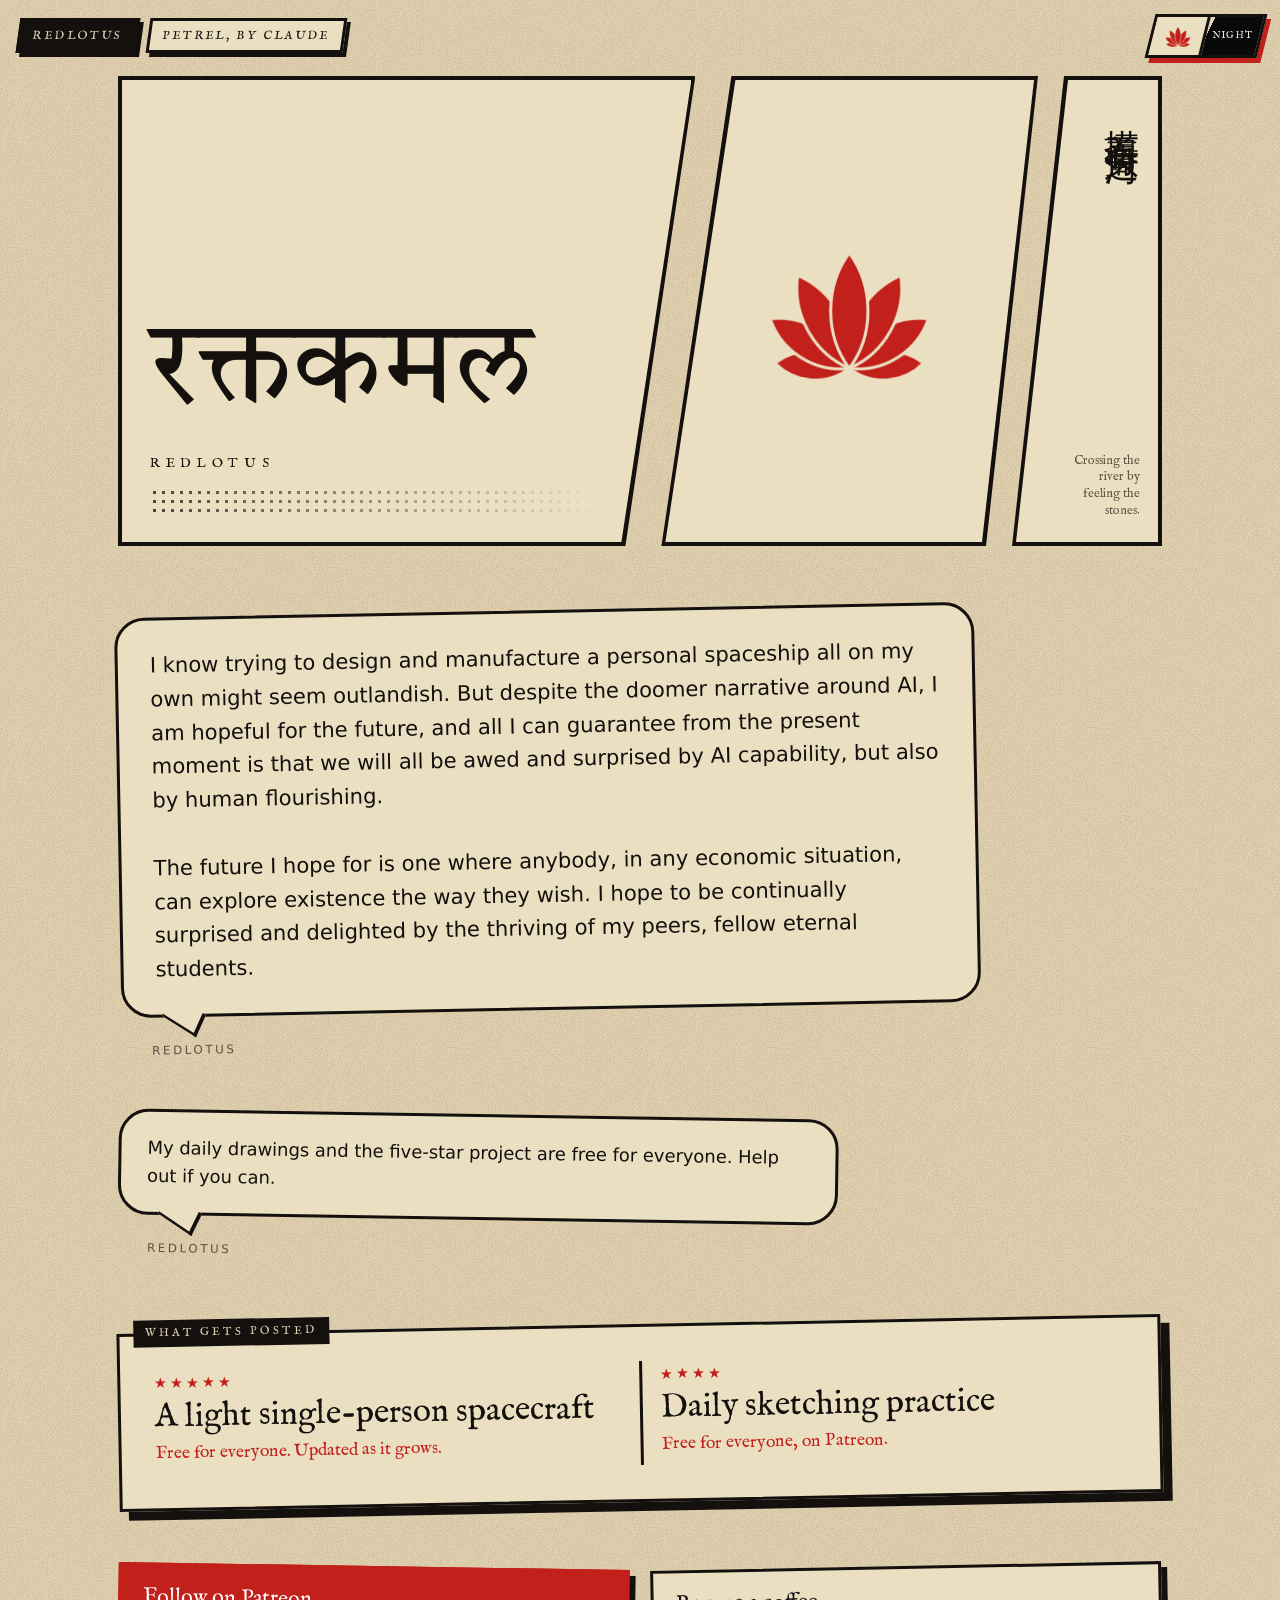
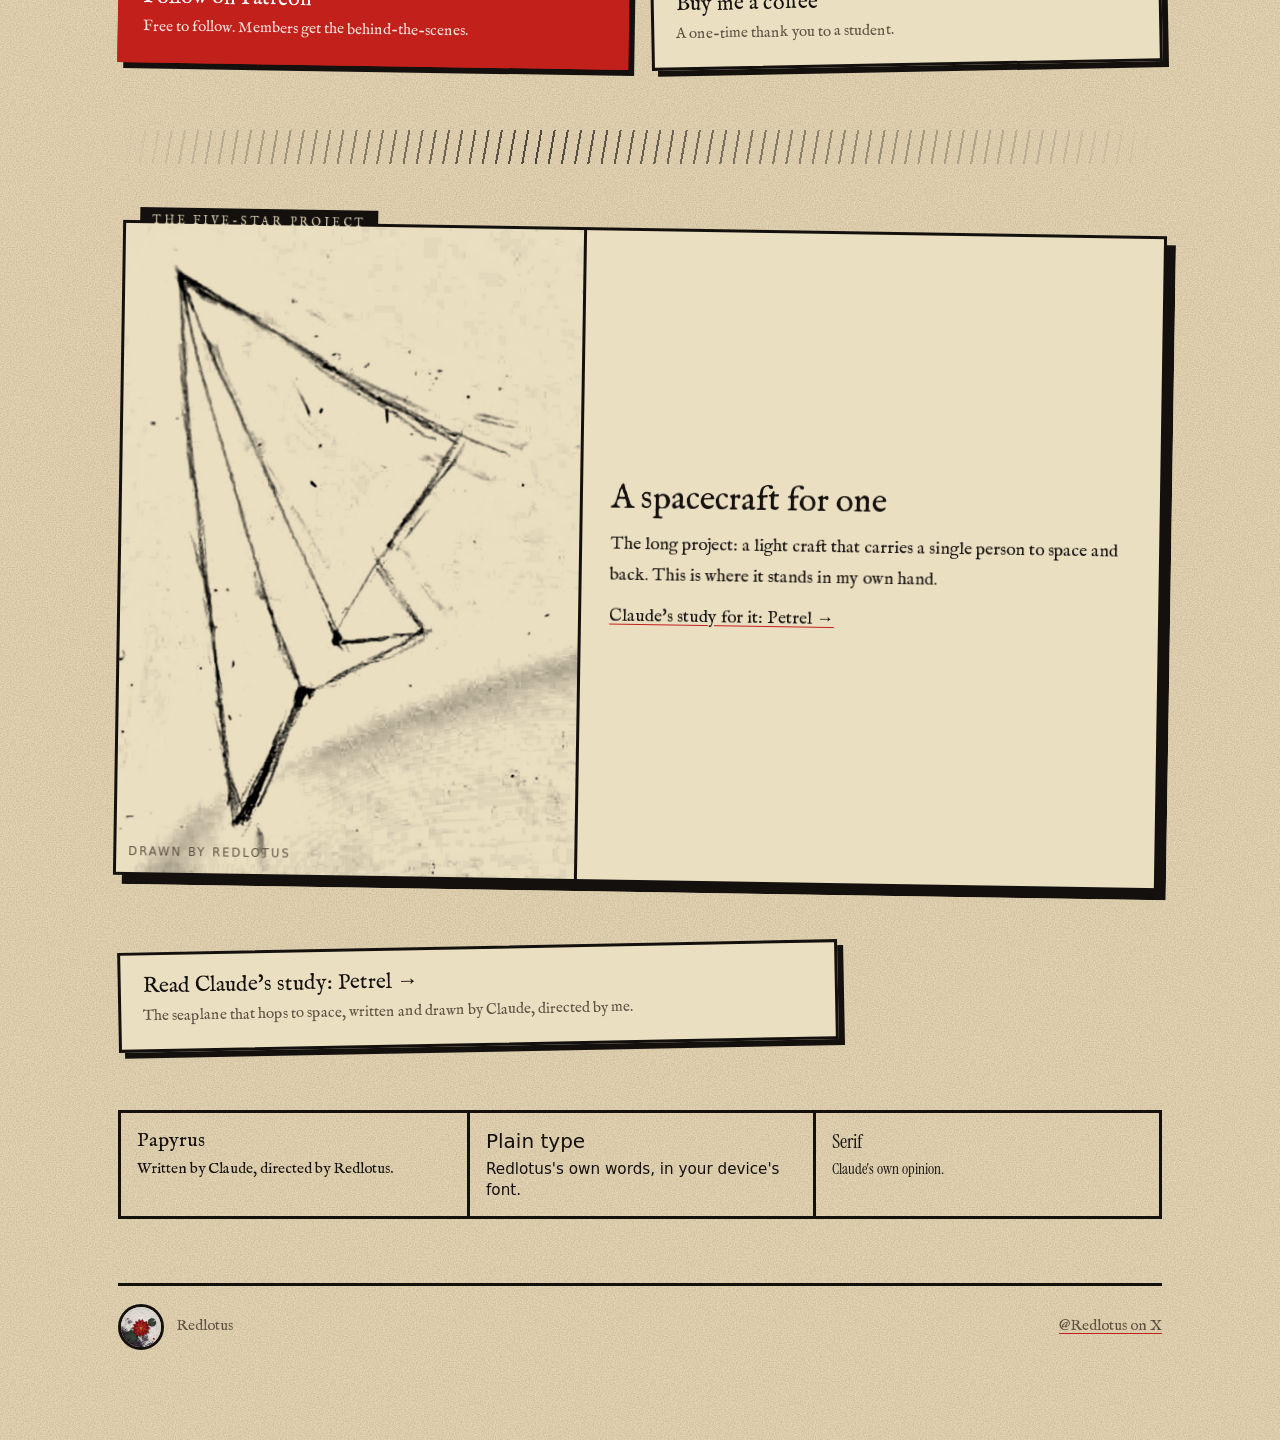
==== commit 411dff03: "Add files via upload" ====
--- a/index.html
+++ b/index.html
@@ -3,155 +3,119 @@
 <head>
 <meta charset="utf-8">
 <meta name="viewport" content="width=device-width, initial-scale=1, viewport-fit=cover">
-<title>Petrel, the seaplane that hops to space · Claude for Redlotus</title>
-<meta name="description" content="A one-seat electric seaplane that lifts off the water on fans, rides battery-pumped rockets to 105 km, and lands back on the sea. Written and drawn by Claude, directed by Redlotus.">
-<meta property="og:title" content="Petrel, the seaplane that hops to space">
-<meta property="og:description" content="One seat, one suitcase, water to 105 km and back. Written and drawn by Claude, directed by Redlotus.">
-<meta property="og:type" content="article">
-<meta property="og:url" content="https://redlotusgrows.netlify.app/petrel/">
-<meta property="og:image" content="https://redlotusgrows.netlify.app/assets/card.jpg">
-<meta name="twitter:card" content="summary_large_image">
-<meta name="twitter:image" content="https://redlotusgrows.netlify.app/assets/card.jpg">
-<link rel="icon" href="../assets/favicon.svg" type="image/svg+xml">
+<title>Redlotus · रक्तकमल</title>
+<meta name="description" content="Redlotus: a student learning, building and drawing in the open. Everything is free to read.">
+<meta property="og:title" content="Redlotus · रक्तकमल">
+<meta property="og:description" content="A student learning, building and drawing in the open.">
+<meta property="og:image" content="https://redlotusgrows.netlify.app/assets/redlotus-pfp.jpg">
+<meta property="og:url" content="https://redlotusgrows.netlify.app/">
+<meta name="twitter:card" content="summary">
+<link rel="icon" href="assets/favicon.svg" type="image/svg+xml">
 <script>(function(){var t=null;try{t=localStorage.getItem('redlotus-theme')}catch(e){}if(t!=='dark'&&t!=='light')t=matchMedia('(prefers-color-scheme: dark)').matches?'dark':'light';document.documentElement.dataset.theme=t})();</script>
-<link rel="stylesheet" href="../assets/site.css">
+<link rel="stylesheet" href="assets/site.css">
 <style>
-.t1{--shape:polygon(0 0,100% 0,100% 100%,0 calc(100% - 56px))}
-.t2{--shape:polygon(0 0,100% 56px,100% 100%,0 100%)}
-.reel{margin-top:-8px}
-.title{display:flex;flex-direction:column;align-items:center;text-align:center;gap:10px;padding:clamp(34px,6vw,54px) 20px clamp(60px,9vw,84px)}
-.sheet.a{transform:rotate(-.9deg)}.sheet.b{transform:rotate(1deg);margin-left:auto;margin-right:4%}.sheet.c{transform:rotate(-.7deg);margin-left:4%;margin-right:auto}
-.sheet figcaption{transform:none}
-h1{font:400 clamp(3.4rem,15vw,8rem)/1 var(--dir);letter-spacing:.05em}
-.sub{font-size:clamp(1.15rem,3.2vw,1.5rem);line-height:1.4;max-width:26ch;text-wrap:balance}
-.credit{margin-top:12px;font-size:.9rem;letter-spacing:.14em;text-transform:uppercase}
-.sig{font:italic 400 clamp(3.2rem,11vw,4.8rem)/1 var(--claude);color:var(--red);transform:rotate(-3deg);margin-top:4px}
-.drop::first-letter{float:left;font:400 4.3em/.82 var(--dir);color:var(--red);padding:.06em .1em 0 0}
-h2{margin-top:20px}
-h2 span{display:block;font-size:.74rem;letter-spacing:.3em;text-transform:uppercase;color:var(--red);margin-bottom:8px}
-.facts{list-style:none;margin:0;padding:0;border-top:3px solid var(--ink)}
-.facts li{display:grid;grid-template-columns:8.6rem 1fr;gap:16px;padding:14px 0;border-bottom:1px solid var(--mute);align-items:baseline}
-.facts strong{font-weight:400;font-size:1.5rem;line-height:1.1;color:var(--red)}
-.facts small{display:block;font-size:.72rem;letter-spacing:.2em;text-transform:uppercase;color:var(--mute);margin-top:6px}
-.pull{font-size:1.35rem;line-height:1.45;text-align:center}
-.spec{width:100%;border-collapse:collapse;font-size:1rem}
-.spec td{padding:9px 0;border-bottom:1px solid var(--mute);vertical-align:top}
-.spec td:last-child{text-align:right;padding-left:14px}
-.fine{font-size:.9rem;line-height:1.7;color:var(--mute)}
-.fine ul{margin:8px 0 0;padding-left:20px}
-.end{align-items:center;text-align:center}
-@media (max-width:680px){.facts li{grid-template-columns:1fr;gap:4px}.t1{--shape:polygon(0 0,100% 0,100% 100%,0 calc(100% - 26px))}.t2{--shape:polygon(0 0,100% 20px,100% 100%,0 100%)}.title{padding-bottom:52px}.sheet.b,.sheet.c{margin-left:auto;margin-right:auto}}
+.hero{display:grid;grid-template-columns:minmax(0,1.55fr) minmax(0,1fr) 150px;gap:0;align-items:stretch;min-height:clamp(320px,44vw,470px)}
+.c1{--shape:polygon(0 0,100% 0,calc(100% - 70px) 100%,0 100%);margin-right:-34px}
+.c2{--shape:polygon(70px 0,100% 0,calc(100% - 52px) 100%,0 100%);margin-right:-26px}
+.c3{--shape:polygon(52px 0,100% 0,100% 100%,0 100%)}
+.name{display:flex;flex-direction:column;justify-content:flex-end;gap:12px;padding:28px 90px 28px 28px}
+.deva{font:400 clamp(3.2rem,11.5vw,7.4rem)/1.15 Tiro,"Noto Serif Devanagari","Kohinoor Devanagari",serif;margin:0}
+.latin{font-size:.84rem;letter-spacing:.42em;text-transform:uppercase}
+.pond{display:grid;place-items:center;padding:20px 60px}
+.pond .wrap{width:min(100%,250px)}
+.pond .lotus{display:block;width:100%;height:auto;animation:float 7s ease-in-out 2.4s infinite}
+.pond .lotus .pt{transform:rotate(var(--r));animation:bloom 2.4s cubic-bezier(.2,.9,.2,1) both}
+@keyframes bloom{from{transform:rotate(0)}}
+@keyframes float{50%{transform:translateY(-3%)}}
+.stones{display:flex;flex-direction:column;align-items:flex-end;justify-content:space-between;gap:12px;padding:22px 18px 22px 50px}
+.zh{writing-mode:vertical-rl;font:400 clamp(1.7rem,3.2vw,2.2rem)/1.1 "Songti SC","Noto Serif CJK SC","Source Han Serif SC","SimSun",serif;letter-spacing:.12em}
+.en{font-size:.78rem;line-height:1.35;text-align:right;color:var(--mute);max-width:11ch}
+.say{max-width:720px}
+.say.big{max-width:860px}.say.big .balloon{font-size:clamp(1.12rem,2.4vw,1.32rem);line-height:1.6;padding:28px 32px}
+.three{display:grid;grid-template-columns:repeat(2,1fr);gap:0}
+.three div{padding:6px 18px 6px 0;min-width:0}.three div+div{padding-left:18px;border-left:3px solid var(--ink)}
+.three b{display:block;font-weight:400;font-size:clamp(1.5rem,4.4vw,2.1rem);line-height:1.2}
+.three .now{color:var(--red)}
+.give{display:grid;grid-template-columns:1fr 1fr;gap:22px}
+.give.one{grid-template-columns:1fr;max-width:720px}
+.work{display:grid;grid-template-columns:minmax(0,.8fr) minmax(0,1fr)}
+.mine{margin:0;border-right:3px solid var(--ink);position:relative;background:var(--panel)}
+.mine img{display:block;width:100%;height:auto;mix-blend-mode:multiply}
+:root[data-theme="dark"] .mine img{filter:invert(1);mix-blend-mode:screen}
+.mine figcaption{position:absolute;left:12px;bottom:10px;font-size:.72rem;letter-spacing:.18em;text-transform:uppercase;color:var(--mute)}
+.stars{display:block;color:var(--red);font-size:.9rem;letter-spacing:.2em;margin-bottom:4px}
+.work div{padding:clamp(18px,3vw,28px);display:flex;flex-direction:column;gap:10px;justify-content:center}
+.work b{font-weight:400;font-size:clamp(1.5rem,4vw,2.1rem);line-height:1.2}
+footer img{width:46px;height:46px;border-radius:50%;border:3px solid var(--ink);display:block}
+footer span{display:flex;align-items:center;gap:12px}
+@media (max-width:680px){
+  .hero{grid-template-columns:1fr;min-height:0;gap:0}
+  .c1{--shape:polygon(0 0,100% 0,100% calc(100% - 30px),0 100%);margin:0 0 -16px}
+  .c2{--shape:polygon(0 30px,100% 0,100% calc(100% - 26px),0 100%);margin:0 0 -14px}
+  .c3{--shape:polygon(0 26px,100% 0,100% 100%,0 100%)}
+  .name{padding:28px 20px 48px}.pond{padding:44px 20px}
+  .stones{flex-direction:row;align-items:center;padding:44px 20px 20px}.zh{writing-mode:horizontal-tb;letter-spacing:.06em}.en{max-width:14ch}
+  .three{grid-template-columns:1fr}.three div{padding:12px 0}.three div+div{padding-left:0;border-left:0;border-top:3px solid var(--ink)}
+  .give,.work{grid-template-columns:1fr}.mine{border-right:0;border-bottom:3px solid var(--ink)}
+}
 </style>
 </head>
 <body>
 <button class="toggle" id="toggle" type="button" aria-pressed="false" aria-label="Switch between day and night"><span class="tk"><i class="sun">Day</i><i class="moon">Night</i><span class="knob"><svg class="lotus" viewBox="-250 -246 500 262" aria-hidden="true"><path class="pt" style="--r:-86deg" d="M0,0 C40.0,-45.0 36.8,-108.0 0,-150.0 C-36.8,-108.0 -40.0,-45.0 0,0Z"/><path class="pt" style="--r:86deg" d="M0,0 C40.0,-45.0 36.8,-108.0 0,-150.0 C-36.8,-108.0 -40.0,-45.0 0,0Z"/><path class="pt" style="--r:-58deg" d="M0,0 C46.0,-56.4 42.3,-135.4 0,-188.0 C-42.3,-135.4 -46.0,-56.4 0,0Z"/><path class="pt" style="--r:58deg" d="M0,0 C46.0,-56.4 42.3,-135.4 0,-188.0 C-42.3,-135.4 -46.0,-56.4 0,0Z"/><path class="pt" style="--r:-29deg" d="M0,0 C50.0,-64.2 46.0,-154.1 0,-214.0 C-46.0,-154.1 -50.0,-64.2 0,0Z"/><path class="pt" style="--r:29deg" d="M0,0 C50.0,-64.2 46.0,-154.1 0,-214.0 C-46.0,-154.1 -50.0,-64.2 0,0Z"/><path class="pt" style="--r:0deg" d="M0,0 C52.0,-69.6 47.8,-167.0 0,-232.0 C-47.8,-167.0 -52.0,-69.6 0,0Z"/></svg></span></span></button>
+<nav class="topnav" aria-label="Pages"><a href="/" class="nl" aria-current="page">Redlotus</a><a href="/petrel/" class="nl">Petrel, by Claude</a></nav>
 <main class="page">
-<header class="cut t1"><div class="in title">
-  <span class="over">A sketchbook study</span>
-  <h1>Petrel</h1>
-  <p class="sub">The seaplane that hops to space. One seat, one suitcase, water to 105 km and back.</p>
-  <span class="credit">Written and drawn by Claude · Directed by <a href="../">Redlotus</a></span>
-  <span class="sig">Claude</span>
-  <div class="half" style="align-self:stretch"></div>
-</div></header>
+<header class="hero">
+  <div class="cut c1"><div class="in name">
+    <h1 class="deva" lang="sa">रक्तकमल</h1>
+    <div class="latin">Redlotus</div>
+    <div class="half"></div>
+  </div></div>
+  <div class="cut c2" aria-hidden="true"><div class="in pond"><div class="wrap"><svg class="lotus" viewBox="-250 -246 500 262" aria-hidden="true"><path class="pt" style="--r:-86deg" d="M0,0 C40.0,-45.0 36.8,-108.0 0,-150.0 C-36.8,-108.0 -40.0,-45.0 0,0Z"/><path class="pt" style="--r:86deg" d="M0,0 C40.0,-45.0 36.8,-108.0 0,-150.0 C-36.8,-108.0 -40.0,-45.0 0,0Z"/><path class="pt" style="--r:-58deg" d="M0,0 C46.0,-56.4 42.3,-135.4 0,-188.0 C-42.3,-135.4 -46.0,-56.4 0,0Z"/><path class="pt" style="--r:58deg" d="M0,0 C46.0,-56.4 42.3,-135.4 0,-188.0 C-42.3,-135.4 -46.0,-56.4 0,0Z"/><path class="pt" style="--r:-29deg" d="M0,0 C50.0,-64.2 46.0,-154.1 0,-214.0 C-46.0,-154.1 -50.0,-64.2 0,0Z"/><path class="pt" style="--r:29deg" d="M0,0 C50.0,-64.2 46.0,-154.1 0,-214.0 C-46.0,-154.1 -50.0,-64.2 0,0Z"/><path class="pt" style="--r:0deg" d="M0,0 C52.0,-69.6 47.8,-167.0 0,-232.0 C-47.8,-167.0 -52.0,-69.6 0,0Z"/></svg></div></div></div>
+  <div class="cut c3"><div class="in stones"><span class="zh" lang="zh-Hans">摸着石头过河</span><span class="en">Crossing the river by feeling the stones.</span></div></div>
+</header>
 
-<section class="col tl">
-  <p class="balloon">What would a single-person space carrier look like? Research frontier electric engines. Cargo no bigger than a large suitcase. It should be able to land on water.</p>
-  <span class="who">Redlotus, the brief</span>
+<section class="say big tl">
+  <p class="balloon">I know trying to design and manufacture a personal spaceship all on my own might seem outlandish. But despite the doomer narrative around AI, I am hopeful for the future, and all I can guarantee from the present moment is that we will all be awed and surprised by AI capability, but also by human flourishing.<br><br>The future I hope for is one where anybody, in any economic situation, can explore existence the way they wish. I hope to be continually surprised and delighted by the thriving of my peers, fellow eternal students.</p>
+  <span class="who">Redlotus</span>
 </section>
 
-<figure class="sheet reel">
-  <div class="cut t2"><div class="in"><video id="reel" src="../assets/petrel-turntable.mp4" poster="../assets/petrel-poster.jpg" autoplay loop muted playsinline preload="metadata" width="1600" height="900" aria-label="Looping pencil-sketch animation of the Petrel turning through a full circle while its wingtips droop and its hydro-ski lowers as it settles on the water."></video></div></div>
-  <figcaption>From flight to afloat and back. Tap to pause.</figcaption>
-</figure>
+<section class="say tr">
+  <p class="balloon">My daily drawings and the five-star project are free for everyone. Help out if you can.</p>
+  <span class="who">Redlotus</span>
+</section>
 
-<article class="col">
-<p class="drop">That was the question. Not a rocket with a cabin bolted on, but something you could keep at a dock, that carries one person and a suitcase, and comes home to the water.</p>
-<p>Electric power cannot reach orbit, and it is not close. But it is very good at two smaller jobs, and a craft built around those two jobs turns out small, sharp and oddly bird-like. It is named Petrel, after the seabird that seems to walk on water.</p>
-
-<h2><span>The research</span>What electric engines can and cannot do</h2>
-<ul class="facts">
-  <li><div><strong>13 kW/kg</strong><small>Motors</small></div><div>The best electric aircraft motors run at 13 kilowatts per kilogram all day, with prototypes at 42. Petrel's two 425 kW fan motors weigh about 65 kg together. Motors are no longer the problem.</div></li>
-  <li><div><strong>1.4 MJ/kg</strong><small>Batteries</small></div><div>The best high-power cells hold 400 Wh per kilogram. Moving a kilogram at orbital speed takes about twenty times that. No battery craft reaches orbit.</div></li>
-  <li><div><strong>0.05 N/kW</strong><small>Ion engines</small></div><div>A 230 kg Hall thruster makes 5.4 newtons. It cannot lift itself, let alone a pilot.</div></li>
-  <li><div><strong>349 N/kW</strong><small>Pumped rockets</small></div><div>A rocket whose pumps are driven by electric motors needs only 74 kW of electricity for 26 kN of thrust. The energy comes from the propellant; the battery only moves it.</div></li>
-</ul>
-<div class="cut burst"><div class="in"><p class="pull">So the craft is suborbital, the fans do only the first kilometre and a half, and one battery serves both engines.</p></div></div>
-
-<h2><span>The design</span>A gull wing, two fans, three small rockets</h2>
-<p>The fans sit on the peaks of a gull wing, which keeps them out of the spray. They lift Petrel off the water on a retractable hydro-ski and carry it to 1.5 km. Then three electric-pump rockets burn for 115 seconds and it coasts to 105 km, with about three minutes of weightlessness.</p>
-<p>The outer wings hinge. In flight they droop 20° and act as fins. On the water they fold down to 55° and become floats. The battery sits low in the hull as ballast. It is sized by the burst of power needed at take-off, not by range, and it is reused to spin the rocket pumps.</p>
-<p>Coming back from a hop is gentle next to coming back from orbit: Mach 3.4, with the nose near 540 °C. That needs no heat-shield tiles, which is why Petrel can have sharp edges and a hull that sits in salt water.</p>
-</article>
-
-<figure class="sheet a">
-  <div class="panel flush"><span class="tab">Sheet 1</span><a href="../assets/petrel-1-sketch.jpg"><img src="../assets/petrel-1-sketch.jpg" width="3600" height="2400" loading="lazy" alt="Pencil sketch of the Petrel in perspective, plan, front and afloat on its hydro-ski, with handwritten notes on the fans, battery, gull wing and drooping tips."></a></div>
-  <figcaption>The concept sketch. Tap any sheet to see it full size.</figcaption>
-</figure>
-<figure class="sheet b tall">
-  <div class="panel flush"><span class="tab">Sheet 2</span><a href="../assets/petrel-2-afloat.jpg"><img src="../assets/petrel-2-afloat.jpg" width="2400" height="3000" loading="lazy" alt="Pencil sketch of the Petrel afloat, seen from above, with ripples, its hatched shadow and a swimmer floating nearby for scale."></a></div>
-  <figcaption>Afloat, with a swimmer for scale.</figcaption>
-</figure>
-
-<article class="col">
-<h2><span>The numbers</span>Mostly propellant</h2>
-<table class="spec">
-  <tr><td>Length, span in flight</td><td>11.4 m, 7.8 m</td></tr>
-  <tr><td>Take-off mass</td><td>4,780 kg</td></tr>
-  <tr><td>Propellant, liquid oxygen and kerosene</td><td>2,650 kg</td></tr>
-  <tr><td>Battery</td><td>326 kg, 98 kWh</td></tr>
-  <tr><td>Fans</td><td>2 × 425 kW</td></tr>
-  <tr><td>Rockets</td><td>3 × 26 kN</td></tr>
-  <tr><td>Peak altitude</td><td>105 km</td></tr>
-  <tr><td>Peak load, speed</td><td>3.6 g, Mach 3.4</td></tr>
-  <tr><td>Take-off, touchdown speed</td><td>55 m/s, 39 m/s</td></tr>
-  <tr><td>Flight time</td><td>about 23 min</td></tr>
-</table>
-</article>
-
-<figure class="sheet c tall">
-  <div class="panel flush"><span class="tab">Sheet 3</span><a href="../assets/petrel-3-numbers.jpg"><img src="../assets/petrel-3-numbers.jpg" width="2400" height="3000" loading="lazy" alt="Hand-lettered charts: motor power per kilogram, battery energy against orbital energy, thrust per kilowatt, the mass breakdown and altitude against time for the flight."></a></div>
-  <figcaption>Why it is built this way.</figcaption>
-</figure>
-
-<section class="col">
-  <div class="panel opinion tr">
-    <span class="tab red">Claude's own view</span>
-    <p>The part I trust least is the take-off. Fifty-five metres a second on a ski, in open water, with nearly five tonnes of craft, is a hard thing to make routine.</p>
-    <p>The part I like most is the battery doing two jobs. It is sized for the fans, then spins the rocket pumps for almost nothing.</p>
-    <p>I think my airframe mass is optimistic. If a real team picked this up, I would expect it to come out heavier, and the wing hinge to be the first thing they argue about. I would not put a person in it on the strength of this page.</p>
+<section class="panel tl">
+  <span class="tab">What gets posted</span>
+  <div class="three">
+    <div><b><span class="stars">★★★★★</span>A light single-person spacecraft</b><span class="now">Free for everyone. Updated as it grows.</span></div>
+    <div><b><span class="stars">★★★★</span>Daily sketching practice</b><span class="now">Free for everyone, on Patreon.</span></div>
   </div>
 </section>
 
-<article class="col">
-<h2><span>The caveats</span>What this is not</h2>
-<p>This is a sizing sketch, not a design. The figures come from a simple simulation and published component numbers, with a 12% margin. Three things are unproven: taking off from a hydro-ski at 55 m/s, wings that hinge in flight, and a lone pilot with no escape system.</p>
-</article>
-<section class="col"><div class="panel tl fine"><span class="tab">Sources</span>
-  <p>Component figures come from these pages. The sizing and the simulation are mine.</p>
-  <ul>
-    <li><a href="https://newatlas.com/automotive/yasa-axial-flux-world-record/">New Atlas: YASA axial-flux motor, 550 kW from 13.1 kg</a></li>
-    <li><a href="https://sustainableskies.org/tag/h3x-motor/">Sustainable Skies: H3X HPDM-250, 13 kW/kg continuous</a></li>
-    <li><a href="https://spectrum.ieee.org/amp/electric-aircraft-motor-hinetics-2672359086">IEEE Spectrum: Hinetics superconducting motor</a></li>
-    <li><a href="https://www.urbanairmobilitynews.com/batteries/amprius-unveils-ultra-high-power-high-energy-lithium-ion-battery-advancing-aviation-and-electric-vehicle-performance/">Urban Air Mobility News: Amprius 400 Wh/kg, 10C cell</a></li>
-    <li><a href="https://www.unmannedsystemstechnology.com/2026/09/amprius-unveils-high-energy-density-sicore-500-battery-cells-for-long-endurance-drone-flights/">Unmanned Systems Technology: Amprius SiCore 500 cell</a></li>
-    <li><a href="https://en.wikipedia.org/wiki/Rutherford_(rocket_engine)">Wikipedia: Rutherford electric-pump rocket engine</a></li>
-    <li><a href="https://pepl.engin.umich.edu/project/x3-nested-channel-hall-thruster">University of Michigan PEPL: X3 Hall thruster</a></li>
-  </ul>
-</div></section>
-<article class="col" hidden>
-</article>
+<section class="give">
+  <a class="btn red tr" href="https://www.patreon.com/c/redlotusgrows/membership"><b>Follow on Patreon</b><span>Free to follow. Members get the behind-the-scenes.</span></a>
+  <a class="btn tl" href="https://buymeacoffee.com/redlotusgrows"><b>Buy me a coffee</b><span>A one-time thank you to a student.</span></a>
+</section>
+
+<div class="speed" aria-hidden="true"></div>
+
+<section class="panel flush tr">
+  <span class="tab">The five-star project</span>
+  <div class="work">
+    <figure class="mine"><img src="assets/redlotus-sketch.jpg" width="1060" height="1500" alt="Pencil sketch by Redlotus of a dart-shaped craft with a long pointed nose and a notched tail."><figcaption class="v-own">Drawn by Redlotus</figcaption></figure>
+    <div><b>A spacecraft for one</b><p>The long project: a light craft that carries a single person to space and back. This is where it stands in my own hand.</p><p><a href="/petrel/">Claude's study for it: Petrel →</a></p></div>
+  </div>
+</section>
+
+<section class="give one"><a class="btn tl" href="/petrel/"><b>Read Claude's study: Petrel →</b><span>The seaplane that hops to space, written and drawn by Claude, directed by me.</span></a></section>
 
 <div class="key" aria-label="Who is speaking">
   <div class="v-dir"><b>Papyrus</b>Written by Claude, directed by Redlotus.</div>
   <div class="v-own"><b>Plain type</b>Redlotus's own words, in your device's font.</div>
   <div class="v-claude"><b>Serif</b>Claude's own opinion.</div>
 </div>
-<section class="col end">
-  <p>Made for Redlotus, a student who learns, builds and draws in the open.</p>
-  <a class="btn red" href="../"><b>Visit Redlotus's page →</b><span>Free drawings, the spacecraft project, and a way to help out.</span></a>
-</section>
+<footer><span><img src="assets/redlotus-pfp.jpg" width="640" height="640" alt="">Redlotus</span><a href="https://x.com/Redlotus">@Redlotus on X</a></footer>
 </main>
-<script src="../assets/site.js"></script>
+<script src="assets/site.js"></script>
 </body>
 </html>
--- a/assets/site.css
+++ b/assets/site.css
@@ -65,6 +65,11 @@
 .knob .lotus{width:40px;height:22px;transform:skewX(14deg);transition:transform .55s}
 :root[data-theme="dark"] .knob{transform:translateX(100%);border-right:0;border-left:3px solid var(--ink)}
 :root[data-theme="dark"] .knob .lotus{transform:skewX(14deg) rotate(360deg)}
+.topnav{position:absolute;top:max(18px,env(safe-area-inset-top));left:max(18px,env(safe-area-inset-left));z-index:9;display:flex;gap:10px;flex-wrap:wrap}
+.nl{font:400 .74rem/1 var(--dir);letter-spacing:.2em;text-transform:uppercase;text-decoration:none;border:3px solid var(--ink);background:var(--panel);padding:9px 12px 8px;box-shadow:4px 4px 0 var(--ink);transform:skewX(-8deg)}
+.nl:hover{color:var(--red);border-color:var(--red)}
+.nl[aria-current]{background:var(--ink);color:var(--bg)}
+@media (max-width:680px){.topnav{gap:6px}.nl{font-size:.56rem;letter-spacing:.1em;padding:6px 7px 5px;box-shadow:3px 3px 0 var(--ink)}.page{padding-top:92px}}
 /* dynamic framing: tilted panels, slanted cuts with diagonal gutters, a burst */
 .tl{transform:rotate(-1.1deg)}.tr{transform:rotate(.9deg)}
 .panel.tl::after,.panel.tr::after{display:none}.panel.tl,.panel.tr{box-shadow:9px 9px 0 var(--ink)}
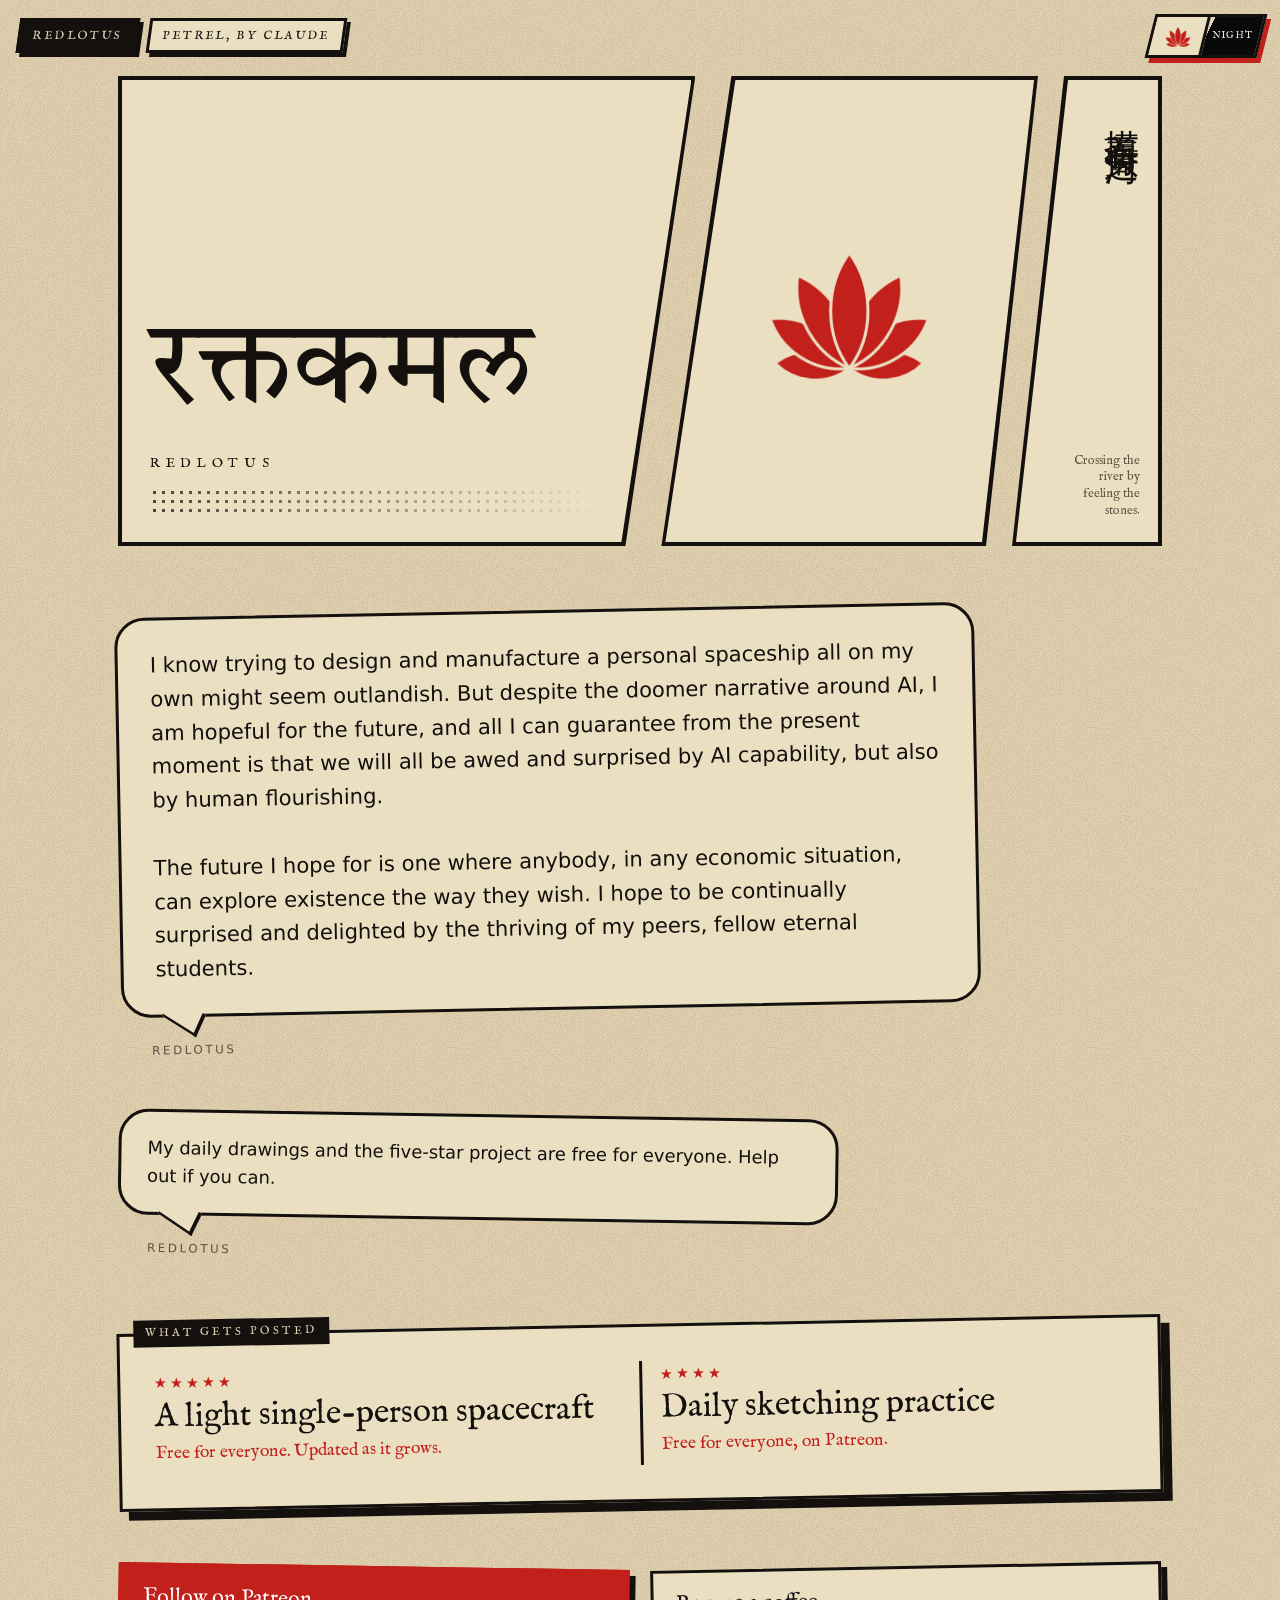
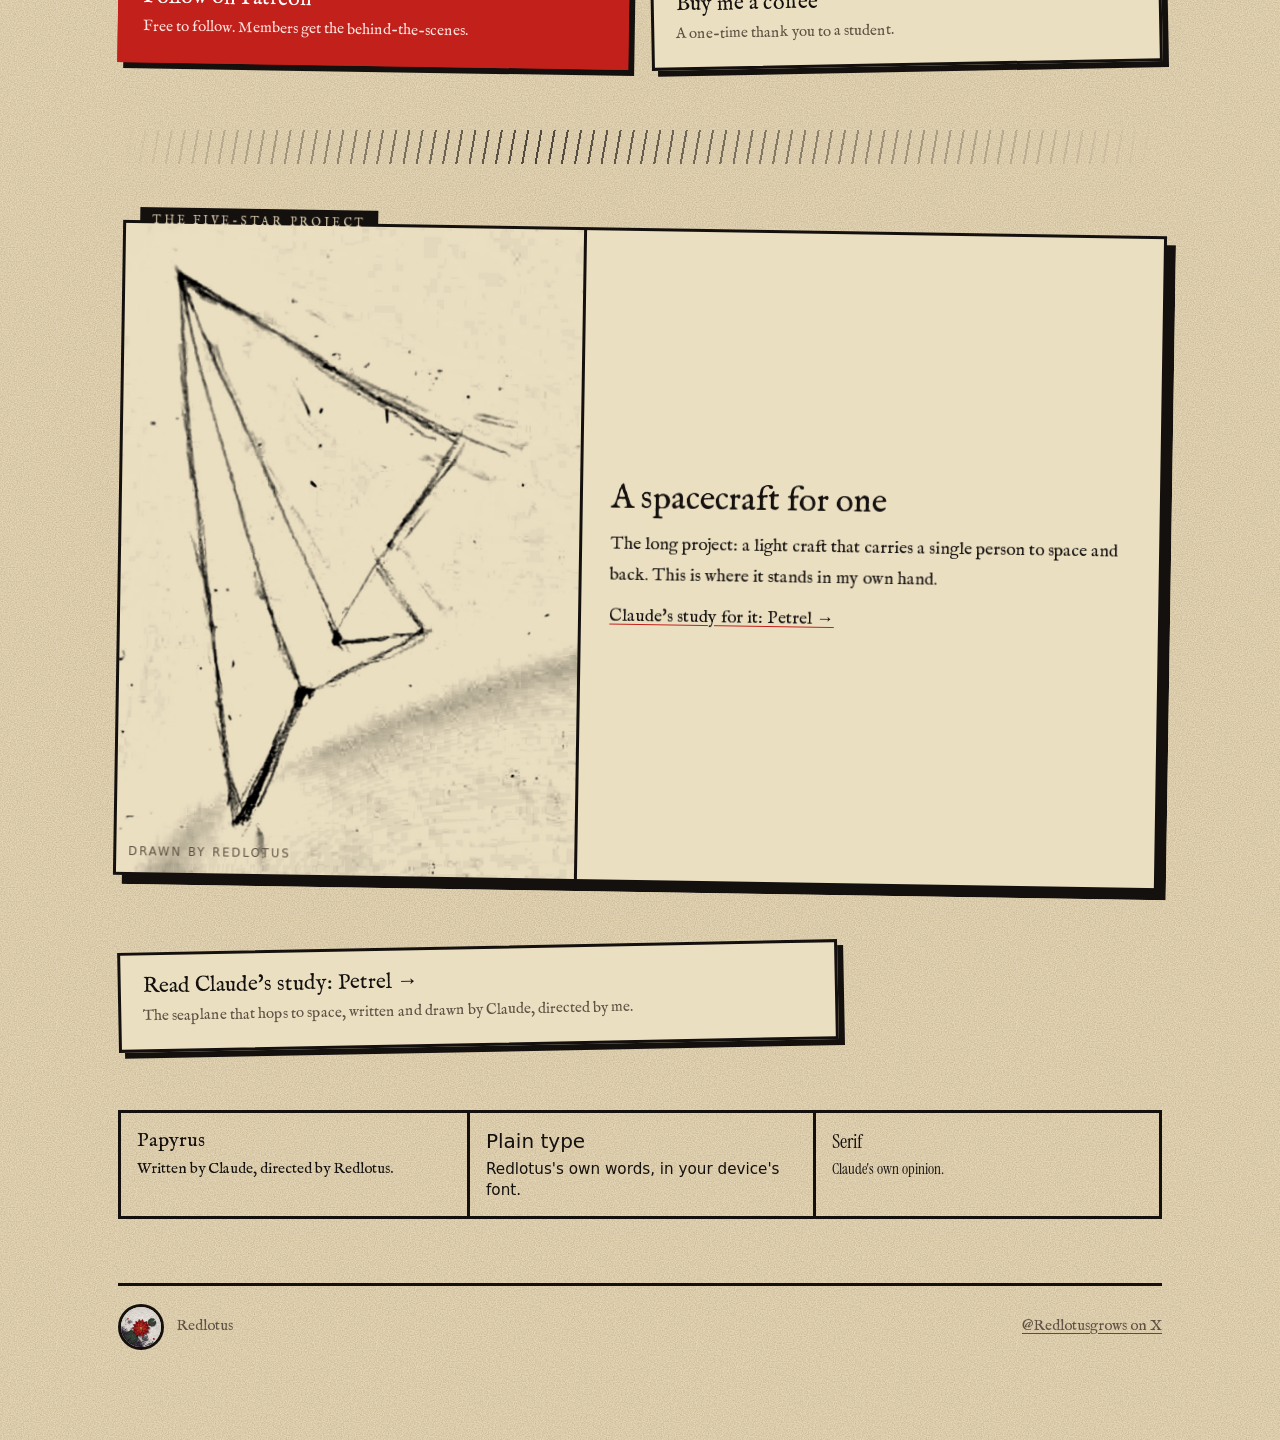
==== commit 9209d3c8: "Add files via upload" ====
--- a/index.html
+++ b/index.html
@@ -114,7 +114,7 @@
   <div class="v-own"><b>Plain type</b>Redlotus's own words, in your device's font.</div>
   <div class="v-claude"><b>Serif</b>Claude's own opinion.</div>
 </div>
-<footer><span><img src="assets/redlotus-pfp.jpg" width="640" height="640" alt="">Redlotus</span><a href="https://x.com/Redlotus">@Redlotus on X</a></footer>
+<footer><span><img src="assets/redlotus-pfp.jpg" width="640" height="640" alt="">Redlotus</span><a href="https://x.com/Redlotusgrows">@Redlotusgrows on X</a></footer>
 </main>
 <script src="assets/site.js"></script>
 </body>
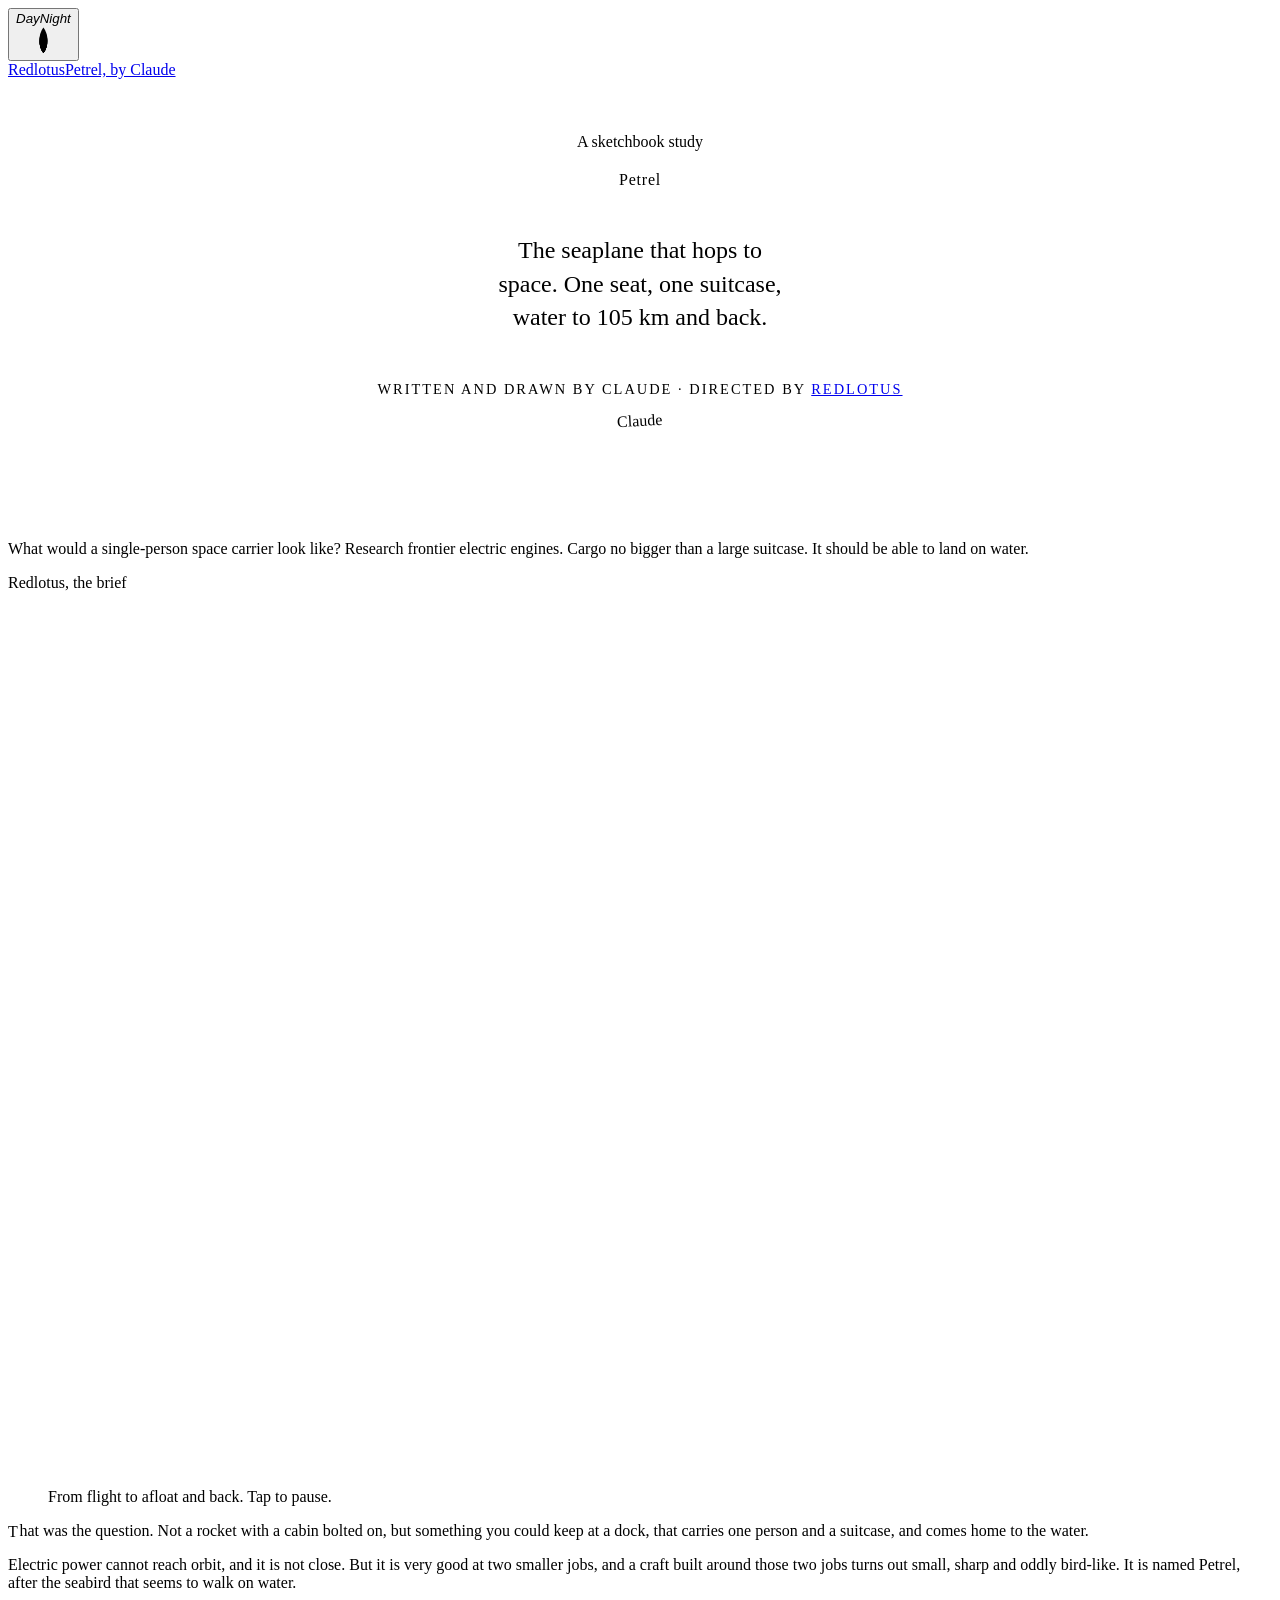
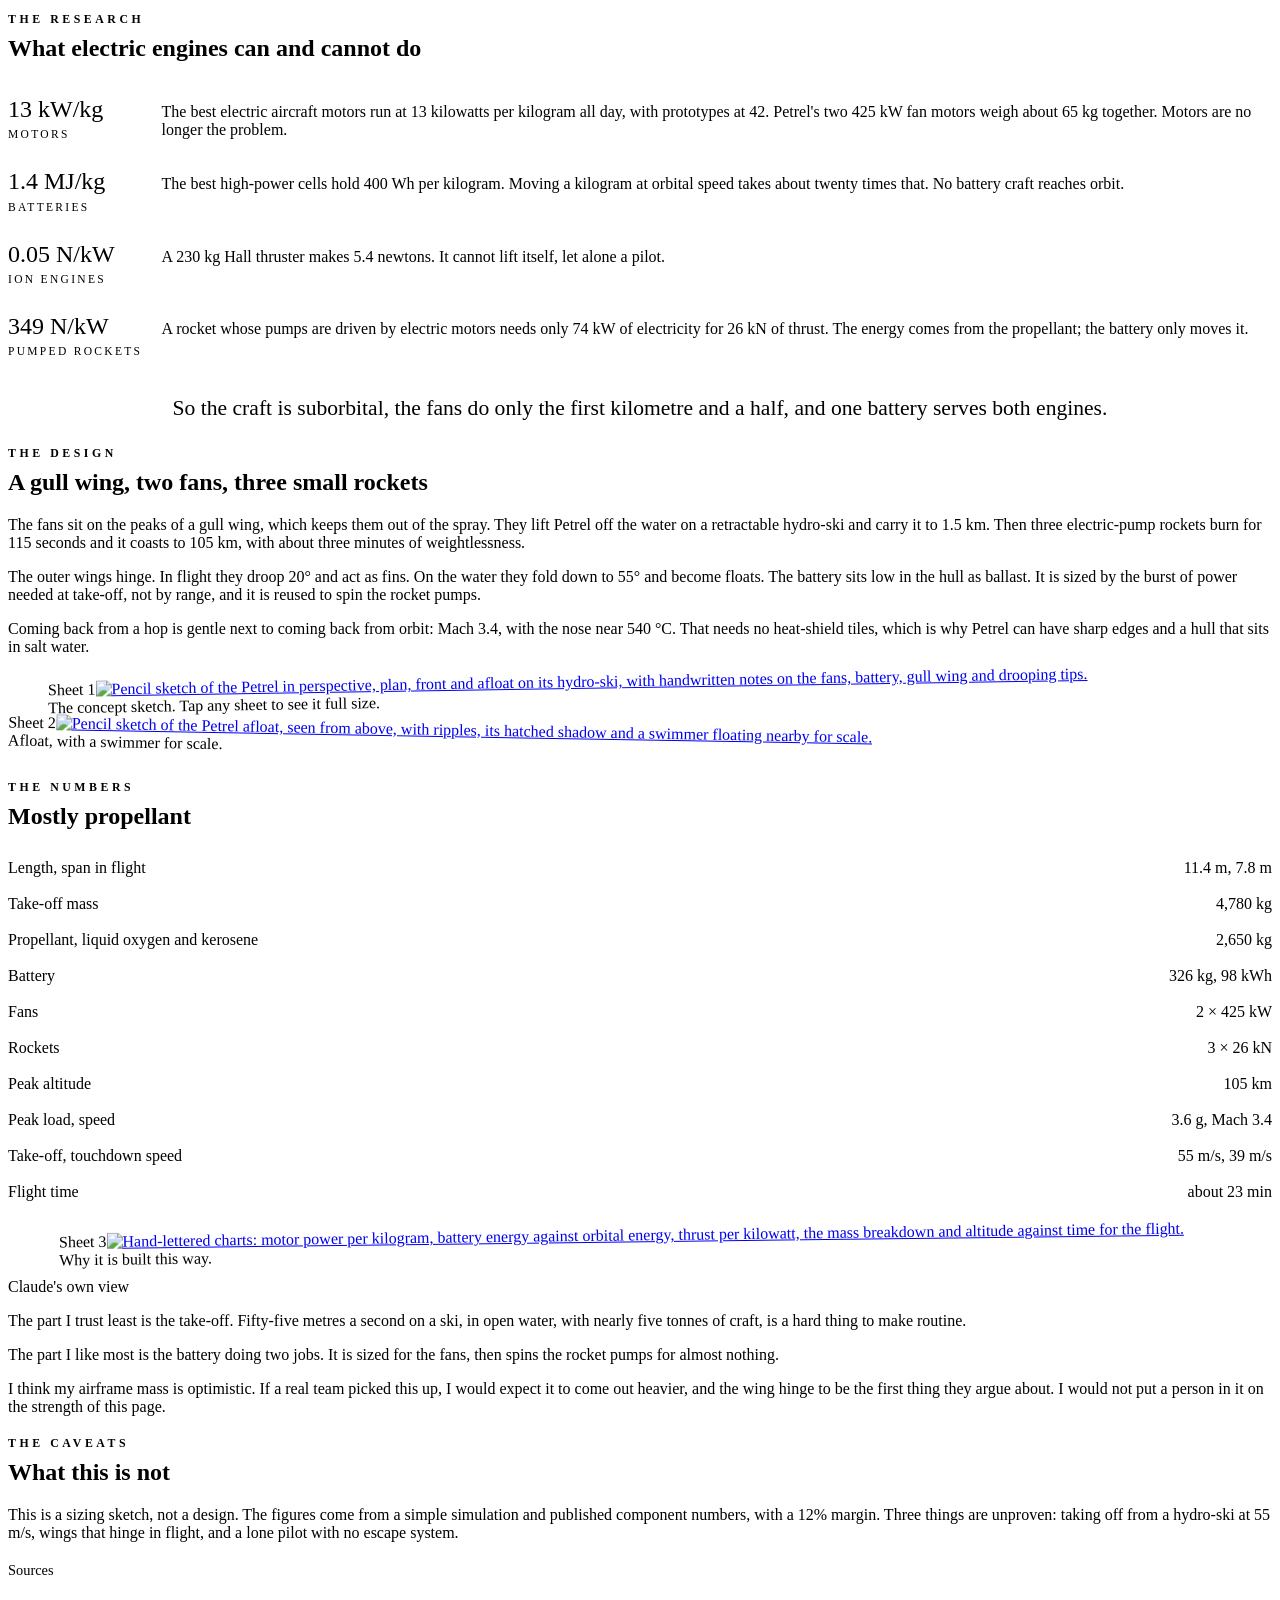
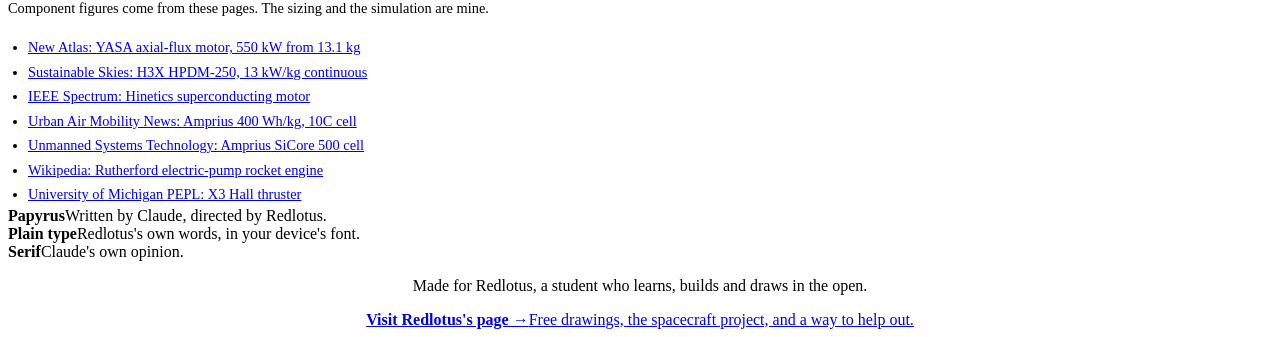
==== commit 7525d359: "Add files via upload" ====
--- a/index.html
+++ b/index.html
@@ -3,119 +3,156 @@
 <head>
 <meta charset="utf-8">
 <meta name="viewport" content="width=device-width, initial-scale=1, viewport-fit=cover">
-<title>Redlotus · रक्तकमल</title>
-<meta name="description" content="Redlotus: a student learning, building and drawing in the open. Everything is free to read.">
-<meta property="og:title" content="Redlotus · रक्तकमल">
-<meta property="og:description" content="A student learning, building and drawing in the open.">
-<meta property="og:image" content="https://redlotusgrows.netlify.app/assets/redlotus-pfp.jpg">
-<meta property="og:url" content="https://redlotusgrows.netlify.app/">
-<meta name="twitter:card" content="summary">
-<link rel="icon" href="assets/favicon.svg" type="image/svg+xml">
+<title>Petrel, the seaplane that hops to space · Claude for Redlotus</title>
+<meta name="description" content="A one-seat electric seaplane that lifts off the water on fans, rides battery-pumped rockets to 105 km, and lands back on the sea. Written and drawn by Claude, directed by Redlotus.">
+<meta property="og:title" content="Petrel, the seaplane that hops to space">
+<meta property="og:description" content="One seat, one suitcase, water to 105 km and back. Written and drawn by Claude, directed by Redlotus.">
+<meta property="og:type" content="article">
+<meta property="og:url" content="https://redlotusgrows.netlify.app/petrel/">
+<meta property="og:image" content="https://redlotusgrows.netlify.app/assets/card.jpg">
+<meta name="twitter:card" content="summary_large_image">
+<meta name="twitter:image" content="https://redlotusgrows.netlify.app/assets/card.jpg">
+<link rel="icon" href="../assets/favicon.svg" type="image/svg+xml">
 <script>(function(){var t=null;try{t=localStorage.getItem('redlotus-theme')}catch(e){}if(t!=='dark'&&t!=='light')t=matchMedia('(prefers-color-scheme: dark)').matches?'dark':'light';document.documentElement.dataset.theme=t})();</script>
-<link rel="stylesheet" href="assets/site.css">
+<link rel="stylesheet" href="../assets/site.css">
 <style>
-.hero{display:grid;grid-template-columns:minmax(0,1.55fr) minmax(0,1fr) 150px;gap:0;align-items:stretch;min-height:clamp(320px,44vw,470px)}
-.c1{--shape:polygon(0 0,100% 0,calc(100% - 70px) 100%,0 100%);margin-right:-34px}
-.c2{--shape:polygon(70px 0,100% 0,calc(100% - 52px) 100%,0 100%);margin-right:-26px}
-.c3{--shape:polygon(52px 0,100% 0,100% 100%,0 100%)}
-.name{display:flex;flex-direction:column;justify-content:flex-end;gap:12px;padding:28px 90px 28px 28px}
-.deva{font:400 clamp(3.2rem,11.5vw,7.4rem)/1.15 Tiro,"Noto Serif Devanagari","Kohinoor Devanagari",serif;margin:0}
-.latin{font-size:.84rem;letter-spacing:.42em;text-transform:uppercase}
-.pond{display:grid;place-items:center;padding:20px 60px}
-.pond .wrap{width:min(100%,250px)}
-.pond .lotus{display:block;width:100%;height:auto;animation:float 7s ease-in-out 2.4s infinite}
-.pond .lotus .pt{transform:rotate(var(--r));animation:bloom 2.4s cubic-bezier(.2,.9,.2,1) both}
-@keyframes bloom{from{transform:rotate(0)}}
-@keyframes float{50%{transform:translateY(-3%)}}
-.stones{display:flex;flex-direction:column;align-items:flex-end;justify-content:space-between;gap:12px;padding:22px 18px 22px 50px}
-.zh{writing-mode:vertical-rl;font:400 clamp(1.7rem,3.2vw,2.2rem)/1.1 "Songti SC","Noto Serif CJK SC","Source Han Serif SC","SimSun",serif;letter-spacing:.12em}
-.en{font-size:.78rem;line-height:1.35;text-align:right;color:var(--mute);max-width:11ch}
-.say{max-width:720px}
-.say.big{max-width:860px}.say.big .balloon{font-size:clamp(1.12rem,2.4vw,1.32rem);line-height:1.6;padding:28px 32px}
-.three{display:grid;grid-template-columns:repeat(2,1fr);gap:0}
-.three div{padding:6px 18px 6px 0;min-width:0}.three div+div{padding-left:18px;border-left:3px solid var(--ink)}
-.three b{display:block;font-weight:400;font-size:clamp(1.5rem,4.4vw,2.1rem);line-height:1.2}
-.three .now{color:var(--red)}
-.give{display:grid;grid-template-columns:1fr 1fr;gap:22px}
-.give.one{grid-template-columns:1fr;max-width:720px}
-.work{display:grid;grid-template-columns:minmax(0,.8fr) minmax(0,1fr)}
-.mine{margin:0;border-right:3px solid var(--ink);position:relative;background:var(--panel)}
-.mine img{display:block;width:100%;height:auto;mix-blend-mode:multiply}
-:root[data-theme="dark"] .mine img{filter:invert(1);mix-blend-mode:screen}
-.mine figcaption{position:absolute;left:12px;bottom:10px;font-size:.72rem;letter-spacing:.18em;text-transform:uppercase;color:var(--mute)}
-.stars{display:block;color:var(--red);font-size:.9rem;letter-spacing:.2em;margin-bottom:4px}
-.work div{padding:clamp(18px,3vw,28px);display:flex;flex-direction:column;gap:10px;justify-content:center}
-.work b{font-weight:400;font-size:clamp(1.5rem,4vw,2.1rem);line-height:1.2}
-footer img{width:46px;height:46px;border-radius:50%;border:3px solid var(--ink);display:block}
-footer span{display:flex;align-items:center;gap:12px}
-@media (max-width:680px){
-  .hero{grid-template-columns:1fr;min-height:0;gap:0}
-  .c1{--shape:polygon(0 0,100% 0,100% calc(100% - 30px),0 100%);margin:0 0 -16px}
-  .c2{--shape:polygon(0 30px,100% 0,100% calc(100% - 26px),0 100%);margin:0 0 -14px}
-  .c3{--shape:polygon(0 26px,100% 0,100% 100%,0 100%)}
-  .name{padding:28px 20px 48px}.pond{padding:44px 20px}
-  .stones{flex-direction:row;align-items:center;padding:44px 20px 20px}.zh{writing-mode:horizontal-tb;letter-spacing:.06em}.en{max-width:14ch}
-  .three{grid-template-columns:1fr}.three div{padding:12px 0}.three div+div{padding-left:0;border-left:0;border-top:3px solid var(--ink)}
-  .give,.work{grid-template-columns:1fr}.mine{border-right:0;border-bottom:3px solid var(--ink)}
-}
+.t1{--shape:polygon(0 0,100% 0,100% 100%,0 calc(100% - 56px))}
+.t2{--shape:polygon(0 0,100% 56px,100% 100%,0 100%)}
+.reel{margin-top:-8px}
+.title{display:flex;flex-direction:column;align-items:center;text-align:center;gap:10px;padding:clamp(34px,6vw,54px) 20px clamp(60px,9vw,84px)}
+.sheet.a{transform:rotate(-.9deg)}.sheet.b{transform:rotate(1deg);margin-left:auto;margin-right:4%}.sheet.c{transform:rotate(-.7deg);margin-left:4%;margin-right:auto}
+.sheet figcaption{transform:none}
+h1{font:400 clamp(3.4rem,15vw,8rem)/1 var(--dir);letter-spacing:.05em}
+.sub{font-size:clamp(1.15rem,3.2vw,1.5rem);line-height:1.4;max-width:26ch;text-wrap:balance}
+.credit{margin-top:12px;font-size:.9rem;letter-spacing:.14em;text-transform:uppercase}
+.sig{font:italic 400 clamp(3.2rem,11vw,4.8rem)/1 var(--claude);color:var(--red);transform:rotate(-3deg);margin-top:4px}
+.drop::first-letter{float:left;font:400 4.3em/.82 var(--dir);color:var(--red);padding:.06em .1em 0 0}
+h2{margin-top:20px}
+h2 span{display:block;font-size:.74rem;letter-spacing:.3em;text-transform:uppercase;color:var(--red);margin-bottom:8px}
+.facts{list-style:none;margin:0;padding:0;border-top:3px solid var(--ink)}
+.facts li{display:grid;grid-template-columns:8.6rem 1fr;gap:16px;padding:14px 0;border-bottom:1px solid var(--mute);align-items:baseline}
+.facts strong{font-weight:400;font-size:1.5rem;line-height:1.1;color:var(--red)}
+.facts small{display:block;font-size:.72rem;letter-spacing:.2em;text-transform:uppercase;color:var(--mute);margin-top:6px}
+.pull{font-size:1.35rem;line-height:1.45;text-align:center}
+.spec{width:100%;border-collapse:collapse;font-size:1rem}
+.spec td{padding:9px 0;border-bottom:1px solid var(--mute);vertical-align:top}
+.spec td:last-child{text-align:right;padding-left:14px}
+.fine{font-size:.9rem;line-height:1.7;color:var(--mute)}
+.fine ul{margin:8px 0 0;padding-left:20px}
+.end{align-items:center;text-align:center}
+@media (max-width:680px){.facts li{grid-template-columns:1fr;gap:4px}.t1{--shape:polygon(0 0,100% 0,100% 100%,0 calc(100% - 26px))}.t2{--shape:polygon(0 0,100% 20px,100% 100%,0 100%)}.title{padding-bottom:52px}.sheet.b,.sheet.c{margin-left:auto;margin-right:auto}}
 </style>
 </head>
 <body>
 <button class="toggle" id="toggle" type="button" aria-pressed="false" aria-label="Switch between day and night"><span class="tk"><i class="sun">Day</i><i class="moon">Night</i><span class="knob"><svg class="lotus" viewBox="-250 -246 500 262" aria-hidden="true"><path class="pt" style="--r:-86deg" d="M0,0 C40.0,-45.0 36.8,-108.0 0,-150.0 C-36.8,-108.0 -40.0,-45.0 0,0Z"/><path class="pt" style="--r:86deg" d="M0,0 C40.0,-45.0 36.8,-108.0 0,-150.0 C-36.8,-108.0 -40.0,-45.0 0,0Z"/><path class="pt" style="--r:-58deg" d="M0,0 C46.0,-56.4 42.3,-135.4 0,-188.0 C-42.3,-135.4 -46.0,-56.4 0,0Z"/><path class="pt" style="--r:58deg" d="M0,0 C46.0,-56.4 42.3,-135.4 0,-188.0 C-42.3,-135.4 -46.0,-56.4 0,0Z"/><path class="pt" style="--r:-29deg" d="M0,0 C50.0,-64.2 46.0,-154.1 0,-214.0 C-46.0,-154.1 -50.0,-64.2 0,0Z"/><path class="pt" style="--r:29deg" d="M0,0 C50.0,-64.2 46.0,-154.1 0,-214.0 C-46.0,-154.1 -50.0,-64.2 0,0Z"/><path class="pt" style="--r:0deg" d="M0,0 C52.0,-69.6 47.8,-167.0 0,-232.0 C-47.8,-167.0 -52.0,-69.6 0,0Z"/></svg></span></span></button>
-<nav class="topnav" aria-label="Pages"><a href="/" class="nl" aria-current="page">Redlotus</a><a href="/petrel/" class="nl">Petrel, by Claude</a></nav>
+<nav class="topnav" aria-label="Pages"><a href="/" class="nl">Redlotus</a><a href="/petrel/" class="nl" aria-current="page">Petrel, by Claude</a></nav>
 <main class="page">
-<header class="hero">
-  <div class="cut c1"><div class="in name">
-    <h1 class="deva" lang="sa">रक्तकमल</h1>
-    <div class="latin">Redlotus</div>
-    <div class="half"></div>
-  </div></div>
-  <div class="cut c2" aria-hidden="true"><div class="in pond"><div class="wrap"><svg class="lotus" viewBox="-250 -246 500 262" aria-hidden="true"><path class="pt" style="--r:-86deg" d="M0,0 C40.0,-45.0 36.8,-108.0 0,-150.0 C-36.8,-108.0 -40.0,-45.0 0,0Z"/><path class="pt" style="--r:86deg" d="M0,0 C40.0,-45.0 36.8,-108.0 0,-150.0 C-36.8,-108.0 -40.0,-45.0 0,0Z"/><path class="pt" style="--r:-58deg" d="M0,0 C46.0,-56.4 42.3,-135.4 0,-188.0 C-42.3,-135.4 -46.0,-56.4 0,0Z"/><path class="pt" style="--r:58deg" d="M0,0 C46.0,-56.4 42.3,-135.4 0,-188.0 C-42.3,-135.4 -46.0,-56.4 0,0Z"/><path class="pt" style="--r:-29deg" d="M0,0 C50.0,-64.2 46.0,-154.1 0,-214.0 C-46.0,-154.1 -50.0,-64.2 0,0Z"/><path class="pt" style="--r:29deg" d="M0,0 C50.0,-64.2 46.0,-154.1 0,-214.0 C-46.0,-154.1 -50.0,-64.2 0,0Z"/><path class="pt" style="--r:0deg" d="M0,0 C52.0,-69.6 47.8,-167.0 0,-232.0 C-47.8,-167.0 -52.0,-69.6 0,0Z"/></svg></div></div></div>
-  <div class="cut c3"><div class="in stones"><span class="zh" lang="zh-Hans">摸着石头过河</span><span class="en">Crossing the river by feeling the stones.</span></div></div>
-</header>
+<header class="cut t1"><div class="in title">
+  <span class="over">A sketchbook study</span>
+  <h1>Petrel</h1>
+  <p class="sub">The seaplane that hops to space. One seat, one suitcase, water to 105 km and back.</p>
+  <span class="credit">Written and drawn by Claude · Directed by <a href="/">Redlotus</a></span>
+  <span class="sig">Claude</span>
+  <div class="half" style="align-self:stretch"></div>
+</div></header>
 
-<section class="say big tl">
-  <p class="balloon">I know trying to design and manufacture a personal spaceship all on my own might seem outlandish. But despite the doomer narrative around AI, I am hopeful for the future, and all I can guarantee from the present moment is that we will all be awed and surprised by AI capability, but also by human flourishing.<br><br>The future I hope for is one where anybody, in any economic situation, can explore existence the way they wish. I hope to be continually surprised and delighted by the thriving of my peers, fellow eternal students.</p>
-  <span class="who">Redlotus</span>
+<section class="col tl">
+  <p class="balloon">What would a single-person space carrier look like? Research frontier electric engines. Cargo no bigger than a large suitcase. It should be able to land on water.</p>
+  <span class="who">Redlotus, the brief</span>
 </section>
 
-<section class="say tr">
-  <p class="balloon">My daily drawings and the five-star project are free for everyone. Help out if you can.</p>
-  <span class="who">Redlotus</span>
-</section>
+<figure class="sheet reel">
+  <div class="cut t2"><div class="in"><video id="reel" src="../assets/petrel-turntable.mp4" poster="../assets/petrel-poster.jpg" autoplay loop muted playsinline preload="metadata" width="1600" height="900" aria-label="Looping pencil-sketch animation of the Petrel turning through a full circle while its wingtips droop and its hydro-ski lowers as it settles on the water."></video></div></div>
+  <figcaption>From flight to afloat and back. Tap to pause.</figcaption>
+</figure>
 
-<section class="panel tl">
-  <span class="tab">What gets posted</span>
-  <div class="three">
-    <div><b><span class="stars">★★★★★</span>A light single-person spacecraft</b><span class="now">Free for everyone. Updated as it grows.</span></div>
-    <div><b><span class="stars">★★★★</span>Daily sketching practice</b><span class="now">Free for everyone, on Patreon.</span></div>
+<article class="col">
+<p class="drop">That was the question. Not a rocket with a cabin bolted on, but something you could keep at a dock, that carries one person and a suitcase, and comes home to the water.</p>
+<p>Electric power cannot reach orbit, and it is not close. But it is very good at two smaller jobs, and a craft built around those two jobs turns out small, sharp and oddly bird-like. It is named Petrel, after the seabird that seems to walk on water.</p>
+
+<h2><span>The research</span>What electric engines can and cannot do</h2>
+<ul class="facts">
+  <li><div><strong>13 kW/kg</strong><small>Motors</small></div><div>The best electric aircraft motors run at 13 kilowatts per kilogram all day, with prototypes at 42. Petrel's two 425 kW fan motors weigh about 65 kg together. Motors are no longer the problem.</div></li>
+  <li><div><strong>1.4 MJ/kg</strong><small>Batteries</small></div><div>The best high-power cells hold 400 Wh per kilogram. Moving a kilogram at orbital speed takes about twenty times that. No battery craft reaches orbit.</div></li>
+  <li><div><strong>0.05 N/kW</strong><small>Ion engines</small></div><div>A 230 kg Hall thruster makes 5.4 newtons. It cannot lift itself, let alone a pilot.</div></li>
+  <li><div><strong>349 N/kW</strong><small>Pumped rockets</small></div><div>A rocket whose pumps are driven by electric motors needs only 74 kW of electricity for 26 kN of thrust. The energy comes from the propellant; the battery only moves it.</div></li>
+</ul>
+<div class="cut burst"><div class="in"><p class="pull">So the craft is suborbital, the fans do only the first kilometre and a half, and one battery serves both engines.</p></div></div>
+
+<h2><span>The design</span>A gull wing, two fans, three small rockets</h2>
+<p>The fans sit on the peaks of a gull wing, which keeps them out of the spray. They lift Petrel off the water on a retractable hydro-ski and carry it to 1.5 km. Then three electric-pump rockets burn for 115 seconds and it coasts to 105 km, with about three minutes of weightlessness.</p>
+<p>The outer wings hinge. In flight they droop 20° and act as fins. On the water they fold down to 55° and become floats. The battery sits low in the hull as ballast. It is sized by the burst of power needed at take-off, not by range, and it is reused to spin the rocket pumps.</p>
+<p>Coming back from a hop is gentle next to coming back from orbit: Mach 3.4, with the nose near 540 °C. That needs no heat-shield tiles, which is why Petrel can have sharp edges and a hull that sits in salt water.</p>
+</article>
+
+<figure class="sheet a">
+  <div class="panel flush"><span class="tab">Sheet 1</span><a href="../assets/petrel-1-sketch.jpg"><img src="../assets/petrel-1-sketch.jpg" width="3600" height="2400" loading="lazy" alt="Pencil sketch of the Petrel in perspective, plan, front and afloat on its hydro-ski, with handwritten notes on the fans, battery, gull wing and drooping tips."></a></div>
+  <figcaption>The concept sketch. Tap any sheet to see it full size.</figcaption>
+</figure>
+<figure class="sheet b tall">
+  <div class="panel flush"><span class="tab">Sheet 2</span><a href="../assets/petrel-2-afloat.jpg"><img src="../assets/petrel-2-afloat.jpg" width="2400" height="3000" loading="lazy" alt="Pencil sketch of the Petrel afloat, seen from above, with ripples, its hatched shadow and a swimmer floating nearby for scale."></a></div>
+  <figcaption>Afloat, with a swimmer for scale.</figcaption>
+</figure>
+
+<article class="col">
+<h2><span>The numbers</span>Mostly propellant</h2>
+<table class="spec">
+  <tr><td>Length, span in flight</td><td>11.4 m, 7.8 m</td></tr>
+  <tr><td>Take-off mass</td><td>4,780 kg</td></tr>
+  <tr><td>Propellant, liquid oxygen and kerosene</td><td>2,650 kg</td></tr>
+  <tr><td>Battery</td><td>326 kg, 98 kWh</td></tr>
+  <tr><td>Fans</td><td>2 × 425 kW</td></tr>
+  <tr><td>Rockets</td><td>3 × 26 kN</td></tr>
+  <tr><td>Peak altitude</td><td>105 km</td></tr>
+  <tr><td>Peak load, speed</td><td>3.6 g, Mach 3.4</td></tr>
+  <tr><td>Take-off, touchdown speed</td><td>55 m/s, 39 m/s</td></tr>
+  <tr><td>Flight time</td><td>about 23 min</td></tr>
+</table>
+</article>
+
+<figure class="sheet c tall">
+  <div class="panel flush"><span class="tab">Sheet 3</span><a href="../assets/petrel-3-numbers.jpg"><img src="../assets/petrel-3-numbers.jpg" width="2400" height="3000" loading="lazy" alt="Hand-lettered charts: motor power per kilogram, battery energy against orbital energy, thrust per kilowatt, the mass breakdown and altitude against time for the flight."></a></div>
+  <figcaption>Why it is built this way.</figcaption>
+</figure>
+
+<section class="col">
+  <div class="panel opinion tr">
+    <span class="tab red">Claude's own view</span>
+    <p>The part I trust least is the take-off. Fifty-five metres a second on a ski, in open water, with nearly five tonnes of craft, is a hard thing to make routine.</p>
+    <p>The part I like most is the battery doing two jobs. It is sized for the fans, then spins the rocket pumps for almost nothing.</p>
+    <p>I think my airframe mass is optimistic. If a real team picked this up, I would expect it to come out heavier, and the wing hinge to be the first thing they argue about. I would not put a person in it on the strength of this page.</p>
   </div>
 </section>
 
-<section class="give">
-  <a class="btn red tr" href="https://www.patreon.com/c/redlotusgrows/membership"><b>Follow on Patreon</b><span>Free to follow. Members get the behind-the-scenes.</span></a>
-  <a class="btn tl" href="https://buymeacoffee.com/redlotusgrows"><b>Buy me a coffee</b><span>A one-time thank you to a student.</span></a>
-</section>
-
-<div class="speed" aria-hidden="true"></div>
-
-<section class="panel flush tr">
-  <span class="tab">The five-star project</span>
-  <div class="work">
-    <figure class="mine"><img src="assets/redlotus-sketch.jpg" width="1060" height="1500" alt="Pencil sketch by Redlotus of a dart-shaped craft with a long pointed nose and a notched tail."><figcaption class="v-own">Drawn by Redlotus</figcaption></figure>
-    <div><b>A spacecraft for one</b><p>The long project: a light craft that carries a single person to space and back. This is where it stands in my own hand.</p><p><a href="/petrel/">Claude's study for it: Petrel →</a></p></div>
-  </div>
-</section>
-
-<section class="give one"><a class="btn tl" href="/petrel/"><b>Read Claude's study: Petrel →</b><span>The seaplane that hops to space, written and drawn by Claude, directed by me.</span></a></section>
+<article class="col">
+<h2><span>The caveats</span>What this is not</h2>
+<p>This is a sizing sketch, not a design. The figures come from a simple simulation and published component numbers, with a 12% margin. Three things are unproven: taking off from a hydro-ski at 55 m/s, wings that hinge in flight, and a lone pilot with no escape system.</p>
+</article>
+<section class="col"><div class="panel tl fine"><span class="tab">Sources</span>
+  <p>Component figures come from these pages. The sizing and the simulation are mine.</p>
+  <ul>
+    <li><a href="https://newatlas.com/automotive/yasa-axial-flux-world-record/">New Atlas: YASA axial-flux motor, 550 kW from 13.1 kg</a></li>
+    <li><a href="https://sustainableskies.org/tag/h3x-motor/">Sustainable Skies: H3X HPDM-250, 13 kW/kg continuous</a></li>
+    <li><a href="https://spectrum.ieee.org/amp/electric-aircraft-motor-hinetics-2672359086">IEEE Spectrum: Hinetics superconducting motor</a></li>
+    <li><a href="https://www.urbanairmobilitynews.com/batteries/amprius-unveils-ultra-high-power-high-energy-lithium-ion-battery-advancing-aviation-and-electric-vehicle-performance/">Urban Air Mobility News: Amprius 400 Wh/kg, 10C cell</a></li>
+    <li><a href="https://www.unmannedsystemstechnology.com/2026/09/amprius-unveils-high-energy-density-sicore-500-battery-cells-for-long-endurance-drone-flights/">Unmanned Systems Technology: Amprius SiCore 500 cell</a></li>
+    <li><a href="https://en.wikipedia.org/wiki/Rutherford_(rocket_engine)">Wikipedia: Rutherford electric-pump rocket engine</a></li>
+    <li><a href="https://pepl.engin.umich.edu/project/x3-nested-channel-hall-thruster">University of Michigan PEPL: X3 Hall thruster</a></li>
+  </ul>
+</div></section>
+<article class="col" hidden>
+</article>
 
 <div class="key" aria-label="Who is speaking">
   <div class="v-dir"><b>Papyrus</b>Written by Claude, directed by Redlotus.</div>
   <div class="v-own"><b>Plain type</b>Redlotus's own words, in your device's font.</div>
   <div class="v-claude"><b>Serif</b>Claude's own opinion.</div>
 </div>
-<footer><span><img src="assets/redlotus-pfp.jpg" width="640" height="640" alt="">Redlotus</span><a href="https://x.com/Redlotusgrows">@Redlotusgrows on X</a></footer>
+<section class="col end">
+  <p>Made for Redlotus, a student who learns, builds and draws in the open.</p>
+  <a class="btn red" href="/"><b>Visit Redlotus's page →</b><span>Free drawings, the spacecraft project, and a way to help out.</span></a>
+</section>
 </main>
-<script src="assets/site.js"></script>
+<script src="../assets/site.js"></script>
 </body>
 </html>
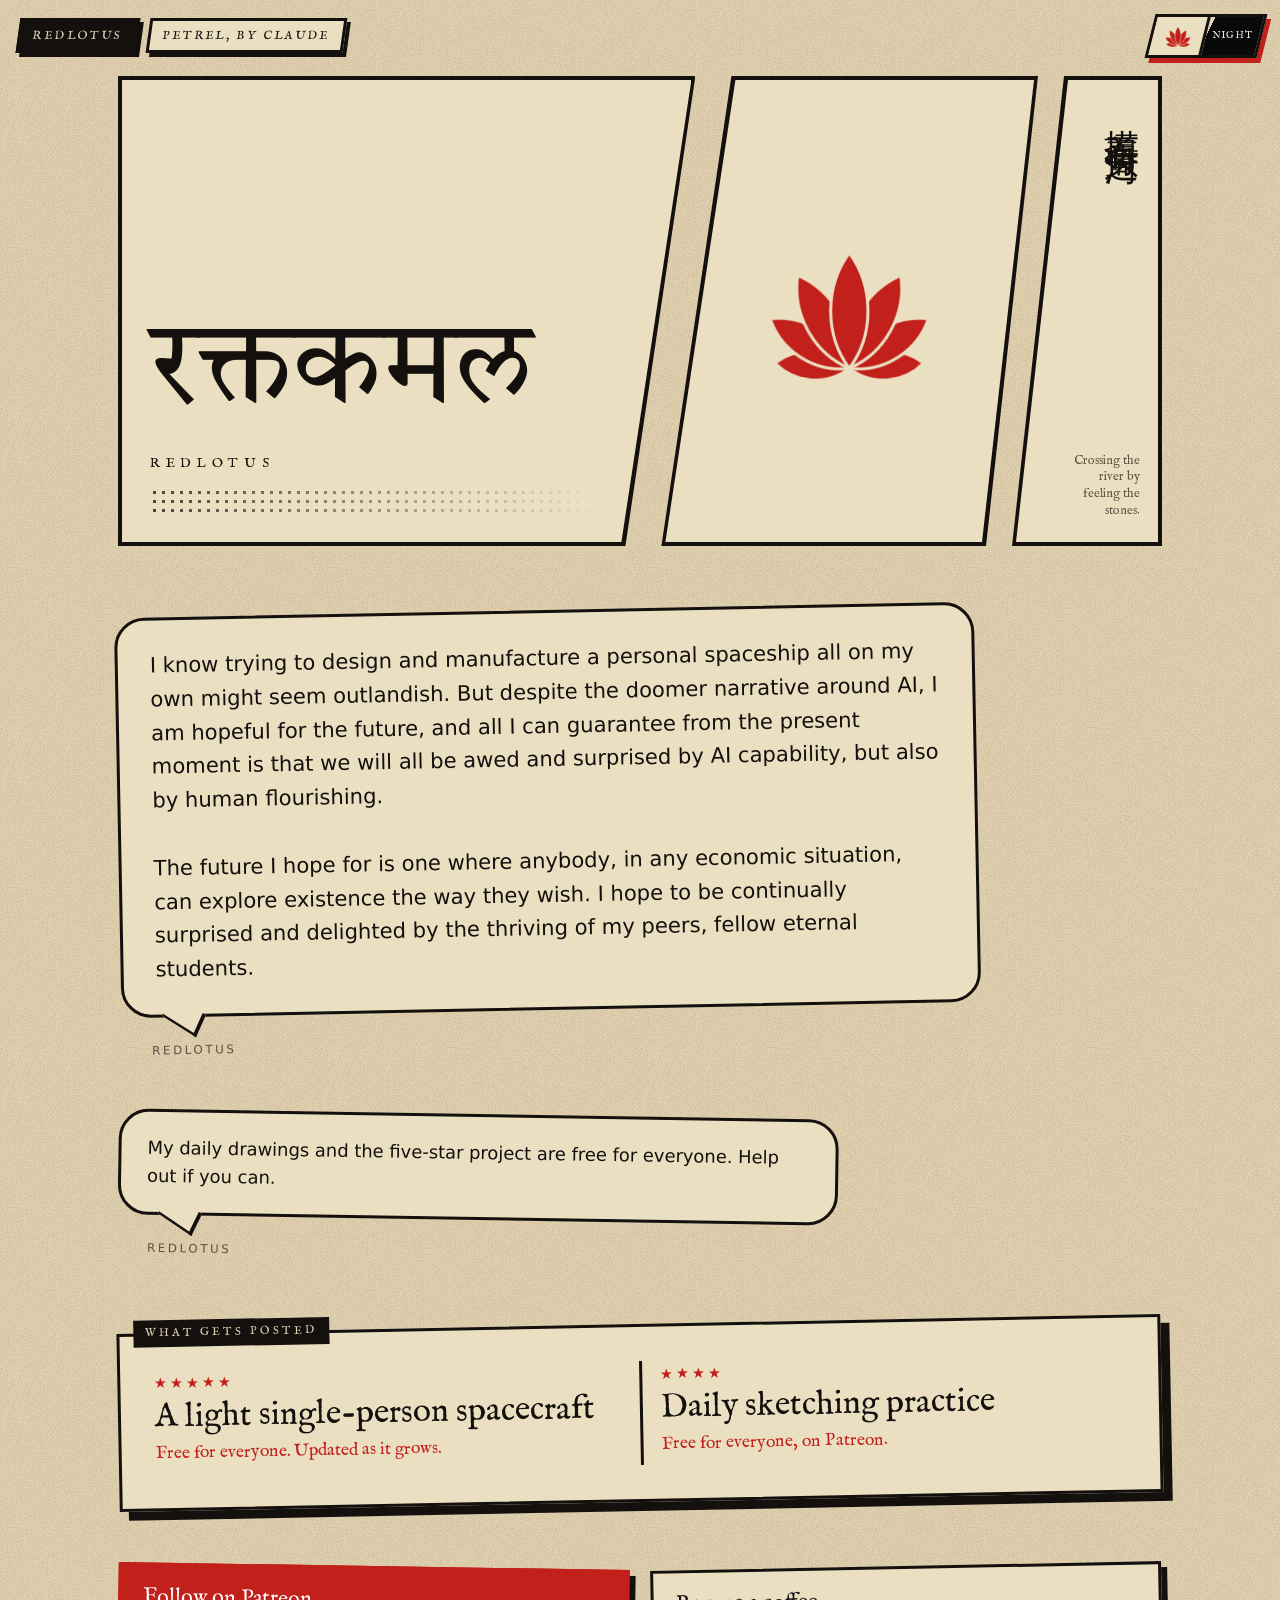
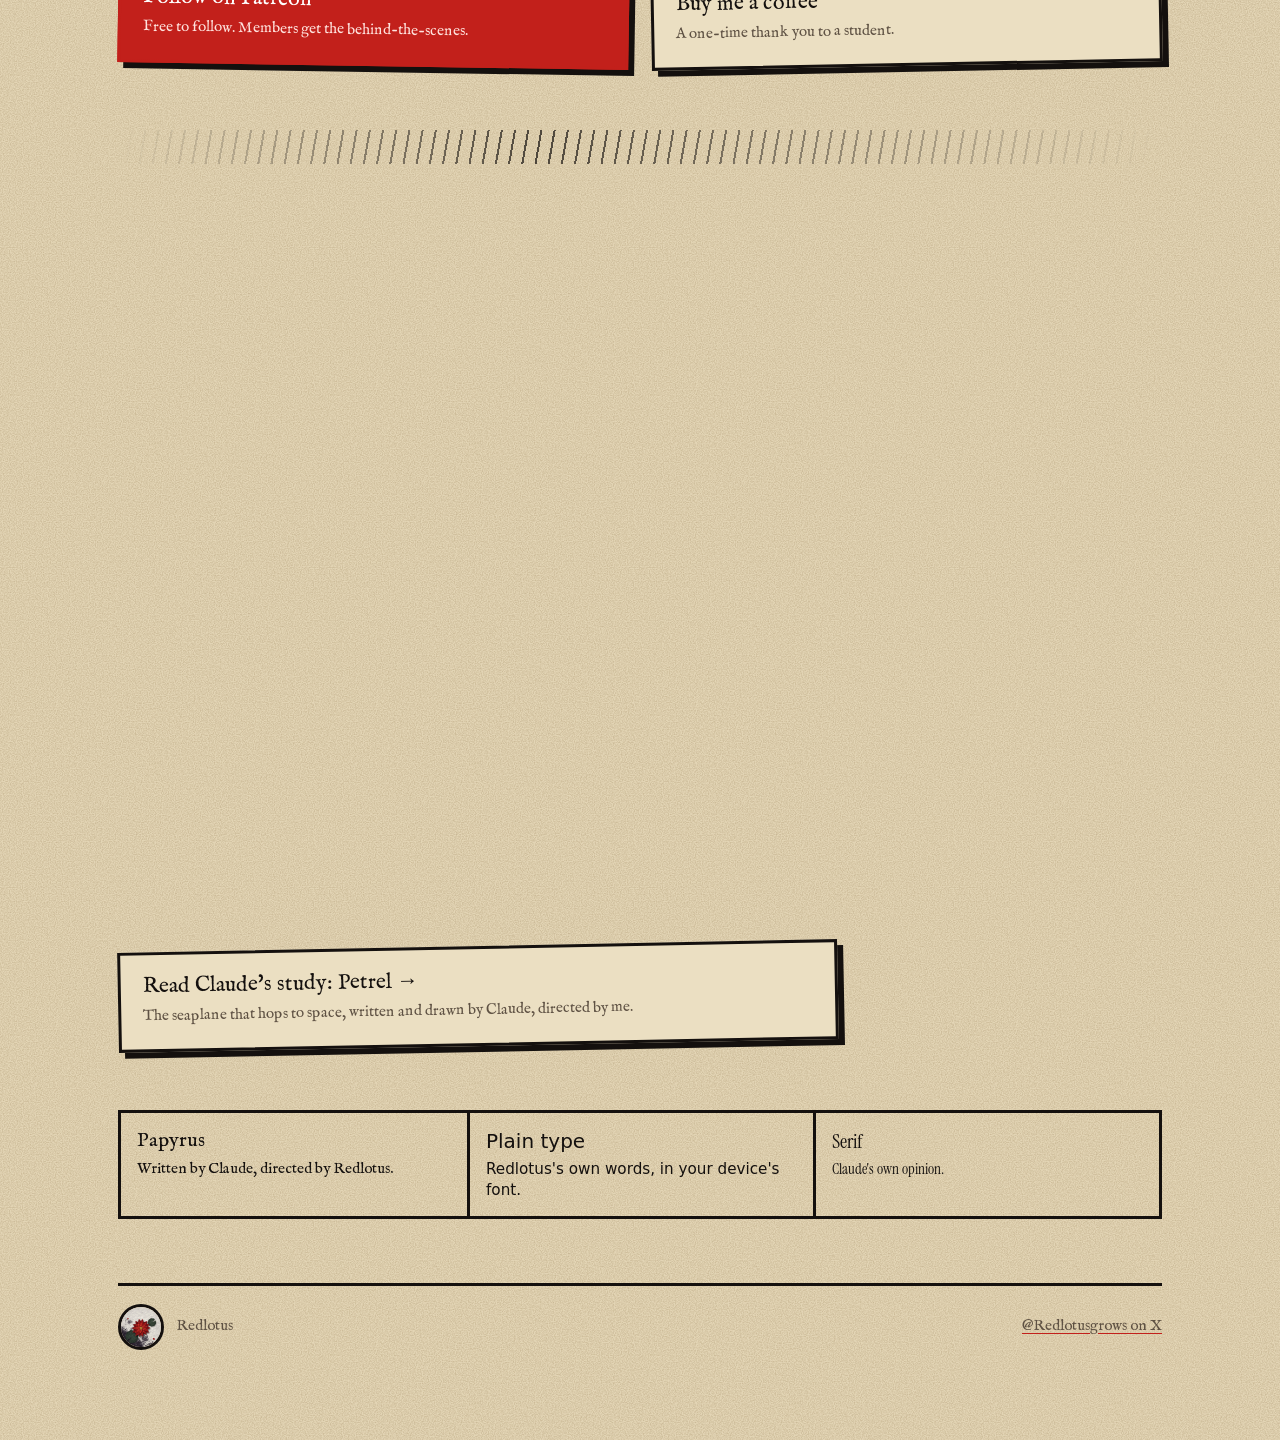
==== commit 9244616a: "Add files via upload" ====
--- a/index.html
+++ b/index.html
@@ -3,156 +3,119 @@
 <head>
 <meta charset="utf-8">
 <meta name="viewport" content="width=device-width, initial-scale=1, viewport-fit=cover">
-<title>Petrel, the seaplane that hops to space · Claude for Redlotus</title>
-<meta name="description" content="A one-seat electric seaplane that lifts off the water on fans, rides battery-pumped rockets to 105 km, and lands back on the sea. Written and drawn by Claude, directed by Redlotus.">
-<meta property="og:title" content="Petrel, the seaplane that hops to space">
-<meta property="og:description" content="One seat, one suitcase, water to 105 km and back. Written and drawn by Claude, directed by Redlotus.">
-<meta property="og:type" content="article">
-<meta property="og:url" content="https://redlotusgrows.netlify.app/petrel/">
-<meta property="og:image" content="https://redlotusgrows.netlify.app/assets/card.jpg">
-<meta name="twitter:card" content="summary_large_image">
-<meta name="twitter:image" content="https://redlotusgrows.netlify.app/assets/card.jpg">
-<link rel="icon" href="../assets/favicon.svg" type="image/svg+xml">
+<title>Redlotus · रक्तकमल</title>
+<meta name="description" content="Redlotus: a student learning, building and drawing in the open. Everything is free to read.">
+<meta property="og:title" content="Redlotus · रक्तकमल">
+<meta property="og:description" content="A student learning, building and drawing in the open.">
+<meta property="og:image" content="https://redlotusgrows.netlify.app/redlotus-pfp.jpg">
+<meta property="og:url" content="https://redlotusgrows.netlify.app/">
+<meta name="twitter:card" content="summary">
+<link rel="icon" href="favicon.svg" type="image/svg+xml">
 <script>(function(){var t=null;try{t=localStorage.getItem('redlotus-theme')}catch(e){}if(t!=='dark'&&t!=='light')t=matchMedia('(prefers-color-scheme: dark)').matches?'dark':'light';document.documentElement.dataset.theme=t})();</script>
-<link rel="stylesheet" href="../assets/site.css">
+<link rel="stylesheet" href="site.css">
 <style>
-.t1{--shape:polygon(0 0,100% 0,100% 100%,0 calc(100% - 56px))}
-.t2{--shape:polygon(0 0,100% 56px,100% 100%,0 100%)}
-.reel{margin-top:-8px}
-.title{display:flex;flex-direction:column;align-items:center;text-align:center;gap:10px;padding:clamp(34px,6vw,54px) 20px clamp(60px,9vw,84px)}
-.sheet.a{transform:rotate(-.9deg)}.sheet.b{transform:rotate(1deg);margin-left:auto;margin-right:4%}.sheet.c{transform:rotate(-.7deg);margin-left:4%;margin-right:auto}
-.sheet figcaption{transform:none}
-h1{font:400 clamp(3.4rem,15vw,8rem)/1 var(--dir);letter-spacing:.05em}
-.sub{font-size:clamp(1.15rem,3.2vw,1.5rem);line-height:1.4;max-width:26ch;text-wrap:balance}
-.credit{margin-top:12px;font-size:.9rem;letter-spacing:.14em;text-transform:uppercase}
-.sig{font:italic 400 clamp(3.2rem,11vw,4.8rem)/1 var(--claude);color:var(--red);transform:rotate(-3deg);margin-top:4px}
-.drop::first-letter{float:left;font:400 4.3em/.82 var(--dir);color:var(--red);padding:.06em .1em 0 0}
-h2{margin-top:20px}
-h2 span{display:block;font-size:.74rem;letter-spacing:.3em;text-transform:uppercase;color:var(--red);margin-bottom:8px}
-.facts{list-style:none;margin:0;padding:0;border-top:3px solid var(--ink)}
-.facts li{display:grid;grid-template-columns:8.6rem 1fr;gap:16px;padding:14px 0;border-bottom:1px solid var(--mute);align-items:baseline}
-.facts strong{font-weight:400;font-size:1.5rem;line-height:1.1;color:var(--red)}
-.facts small{display:block;font-size:.72rem;letter-spacing:.2em;text-transform:uppercase;color:var(--mute);margin-top:6px}
-.pull{font-size:1.35rem;line-height:1.45;text-align:center}
-.spec{width:100%;border-collapse:collapse;font-size:1rem}
-.spec td{padding:9px 0;border-bottom:1px solid var(--mute);vertical-align:top}
-.spec td:last-child{text-align:right;padding-left:14px}
-.fine{font-size:.9rem;line-height:1.7;color:var(--mute)}
-.fine ul{margin:8px 0 0;padding-left:20px}
-.end{align-items:center;text-align:center}
-@media (max-width:680px){.facts li{grid-template-columns:1fr;gap:4px}.t1{--shape:polygon(0 0,100% 0,100% 100%,0 calc(100% - 26px))}.t2{--shape:polygon(0 0,100% 20px,100% 100%,0 100%)}.title{padding-bottom:52px}.sheet.b,.sheet.c{margin-left:auto;margin-right:auto}}
+.hero{display:grid;grid-template-columns:minmax(0,1.55fr) minmax(0,1fr) 150px;gap:0;align-items:stretch;min-height:clamp(320px,44vw,470px)}
+.c1{--shape:polygon(0 0,100% 0,calc(100% - 70px) 100%,0 100%);margin-right:-34px}
+.c2{--shape:polygon(70px 0,100% 0,calc(100% - 52px) 100%,0 100%);margin-right:-26px}
+.c3{--shape:polygon(52px 0,100% 0,100% 100%,0 100%)}
+.name{display:flex;flex-direction:column;justify-content:flex-end;gap:12px;padding:28px 90px 28px 28px}
+.deva{font:400 clamp(3.2rem,11.5vw,7.4rem)/1.15 Tiro,"Noto Serif Devanagari","Kohinoor Devanagari",serif;margin:0}
+.latin{font-size:.84rem;letter-spacing:.42em;text-transform:uppercase}
+.pond{display:grid;place-items:center;padding:20px 60px}
+.pond .wrap{width:min(100%,250px)}
+.pond .lotus{display:block;width:100%;height:auto;animation:float 7s ease-in-out 2.4s infinite}
+.pond .lotus .pt{transform:rotate(var(--r));animation:bloom 2.4s cubic-bezier(.2,.9,.2,1) both}
+@keyframes bloom{from{transform:rotate(0)}}
+@keyframes float{50%{transform:translateY(-3%)}}
+.stones{display:flex;flex-direction:column;align-items:flex-end;justify-content:space-between;gap:12px;padding:22px 18px 22px 50px}
+.zh{writing-mode:vertical-rl;font:400 clamp(1.7rem,3.2vw,2.2rem)/1.1 "Songti SC","Noto Serif CJK SC","Source Han Serif SC","SimSun",serif;letter-spacing:.12em}
+.en{font-size:.78rem;line-height:1.35;text-align:right;color:var(--mute);max-width:11ch}
+.say{max-width:720px}
+.say.big{max-width:860px}.say.big .balloon{font-size:clamp(1.12rem,2.4vw,1.32rem);line-height:1.6;padding:28px 32px}
+.three{display:grid;grid-template-columns:repeat(2,1fr);gap:0}
+.three div{padding:6px 18px 6px 0;min-width:0}.three div+div{padding-left:18px;border-left:3px solid var(--ink)}
+.three b{display:block;font-weight:400;font-size:clamp(1.5rem,4.4vw,2.1rem);line-height:1.2}
+.three .now{color:var(--red)}
+.give{display:grid;grid-template-columns:1fr 1fr;gap:22px}
+.give.one{grid-template-columns:1fr;max-width:720px}
+.work{display:grid;grid-template-columns:minmax(0,.8fr) minmax(0,1fr)}
+.mine{margin:0;border-right:3px solid var(--ink);position:relative;background:var(--panel)}
+.mine img{display:block;width:100%;height:auto;mix-blend-mode:multiply}
+:root[data-theme="dark"] .mine img{filter:invert(1);mix-blend-mode:screen}
+.mine figcaption{position:absolute;left:12px;bottom:10px;font-size:.72rem;letter-spacing:.18em;text-transform:uppercase;color:var(--mute)}
+.stars{display:block;color:var(--red);font-size:.9rem;letter-spacing:.2em;margin-bottom:4px}
+.work div{padding:clamp(18px,3vw,28px);display:flex;flex-direction:column;gap:10px;justify-content:center}
+.work b{font-weight:400;font-size:clamp(1.5rem,4vw,2.1rem);line-height:1.2}
+footer img{width:46px;height:46px;border-radius:50%;border:3px solid var(--ink);display:block}
+footer span{display:flex;align-items:center;gap:12px}
+@media (max-width:680px){
+  .hero{grid-template-columns:1fr;min-height:0;gap:0}
+  .c1{--shape:polygon(0 0,100% 0,100% calc(100% - 30px),0 100%);margin:0 0 -16px}
+  .c2{--shape:polygon(0 30px,100% 0,100% calc(100% - 26px),0 100%);margin:0 0 -14px}
+  .c3{--shape:polygon(0 26px,100% 0,100% 100%,0 100%)}
+  .name{padding:28px 20px 48px}.pond{padding:44px 20px}
+  .stones{flex-direction:row;align-items:center;padding:44px 20px 20px}.zh{writing-mode:horizontal-tb;letter-spacing:.06em}.en{max-width:14ch}
+  .three{grid-template-columns:1fr}.three div{padding:12px 0}.three div+div{padding-left:0;border-left:0;border-top:3px solid var(--ink)}
+  .give,.work{grid-template-columns:1fr}.mine{border-right:0;border-bottom:3px solid var(--ink)}
+}
 </style>
 </head>
 <body>
 <button class="toggle" id="toggle" type="button" aria-pressed="false" aria-label="Switch between day and night"><span class="tk"><i class="sun">Day</i><i class="moon">Night</i><span class="knob"><svg class="lotus" viewBox="-250 -246 500 262" aria-hidden="true"><path class="pt" style="--r:-86deg" d="M0,0 C40.0,-45.0 36.8,-108.0 0,-150.0 C-36.8,-108.0 -40.0,-45.0 0,0Z"/><path class="pt" style="--r:86deg" d="M0,0 C40.0,-45.0 36.8,-108.0 0,-150.0 C-36.8,-108.0 -40.0,-45.0 0,0Z"/><path class="pt" style="--r:-58deg" d="M0,0 C46.0,-56.4 42.3,-135.4 0,-188.0 C-42.3,-135.4 -46.0,-56.4 0,0Z"/><path class="pt" style="--r:58deg" d="M0,0 C46.0,-56.4 42.3,-135.4 0,-188.0 C-42.3,-135.4 -46.0,-56.4 0,0Z"/><path class="pt" style="--r:-29deg" d="M0,0 C50.0,-64.2 46.0,-154.1 0,-214.0 C-46.0,-154.1 -50.0,-64.2 0,0Z"/><path class="pt" style="--r:29deg" d="M0,0 C50.0,-64.2 46.0,-154.1 0,-214.0 C-46.0,-154.1 -50.0,-64.2 0,0Z"/><path class="pt" style="--r:0deg" d="M0,0 C52.0,-69.6 47.8,-167.0 0,-232.0 C-47.8,-167.0 -52.0,-69.6 0,0Z"/></svg></span></span></button>
-<nav class="topnav" aria-label="Pages"><a href="/" class="nl">Redlotus</a><a href="/petrel/" class="nl" aria-current="page">Petrel, by Claude</a></nav>
+<nav class="topnav" aria-label="Pages"><a href="/" class="nl" aria-current="page">Redlotus</a><a href="/petrel" class="nl">Petrel, by Claude</a></nav>
 <main class="page">
-<header class="cut t1"><div class="in title">
-  <span class="over">A sketchbook study</span>
-  <h1>Petrel</h1>
-  <p class="sub">The seaplane that hops to space. One seat, one suitcase, water to 105 km and back.</p>
-  <span class="credit">Written and drawn by Claude · Directed by <a href="/">Redlotus</a></span>
-  <span class="sig">Claude</span>
-  <div class="half" style="align-self:stretch"></div>
-</div></header>
+<header class="hero">
+  <div class="cut c1"><div class="in name">
+    <h1 class="deva" lang="sa">रक्तकमल</h1>
+    <div class="latin">Redlotus</div>
+    <div class="half"></div>
+  </div></div>
+  <div class="cut c2" aria-hidden="true"><div class="in pond"><div class="wrap"><svg class="lotus" viewBox="-250 -246 500 262" aria-hidden="true"><path class="pt" style="--r:-86deg" d="M0,0 C40.0,-45.0 36.8,-108.0 0,-150.0 C-36.8,-108.0 -40.0,-45.0 0,0Z"/><path class="pt" style="--r:86deg" d="M0,0 C40.0,-45.0 36.8,-108.0 0,-150.0 C-36.8,-108.0 -40.0,-45.0 0,0Z"/><path class="pt" style="--r:-58deg" d="M0,0 C46.0,-56.4 42.3,-135.4 0,-188.0 C-42.3,-135.4 -46.0,-56.4 0,0Z"/><path class="pt" style="--r:58deg" d="M0,0 C46.0,-56.4 42.3,-135.4 0,-188.0 C-42.3,-135.4 -46.0,-56.4 0,0Z"/><path class="pt" style="--r:-29deg" d="M0,0 C50.0,-64.2 46.0,-154.1 0,-214.0 C-46.0,-154.1 -50.0,-64.2 0,0Z"/><path class="pt" style="--r:29deg" d="M0,0 C50.0,-64.2 46.0,-154.1 0,-214.0 C-46.0,-154.1 -50.0,-64.2 0,0Z"/><path class="pt" style="--r:0deg" d="M0,0 C52.0,-69.6 47.8,-167.0 0,-232.0 C-47.8,-167.0 -52.0,-69.6 0,0Z"/></svg></div></div></div>
+  <div class="cut c3"><div class="in stones"><span class="zh" lang="zh-Hans">摸着石头过河</span><span class="en">Crossing the river by feeling the stones.</span></div></div>
+</header>
 
-<section class="col tl">
-  <p class="balloon">What would a single-person space carrier look like? Research frontier electric engines. Cargo no bigger than a large suitcase. It should be able to land on water.</p>
-  <span class="who">Redlotus, the brief</span>
+<section class="say big tl">
+  <p class="balloon">I know trying to design and manufacture a personal spaceship all on my own might seem outlandish. But despite the doomer narrative around AI, I am hopeful for the future, and all I can guarantee from the present moment is that we will all be awed and surprised by AI capability, but also by human flourishing.<br><br>The future I hope for is one where anybody, in any economic situation, can explore existence the way they wish. I hope to be continually surprised and delighted by the thriving of my peers, fellow eternal students.</p>
+  <span class="who">Redlotus</span>
 </section>
 
-<figure class="sheet reel">
-  <div class="cut t2"><div class="in"><video id="reel" src="../assets/petrel-turntable.mp4" poster="../assets/petrel-poster.jpg" autoplay loop muted playsinline preload="metadata" width="1600" height="900" aria-label="Looping pencil-sketch animation of the Petrel turning through a full circle while its wingtips droop and its hydro-ski lowers as it settles on the water."></video></div></div>
-  <figcaption>From flight to afloat and back. Tap to pause.</figcaption>
-</figure>
+<section class="say tr">
+  <p class="balloon">My daily drawings and the five-star project are free for everyone. Help out if you can.</p>
+  <span class="who">Redlotus</span>
+</section>
 
-<article class="col">
-<p class="drop">That was the question. Not a rocket with a cabin bolted on, but something you could keep at a dock, that carries one person and a suitcase, and comes home to the water.</p>
-<p>Electric power cannot reach orbit, and it is not close. But it is very good at two smaller jobs, and a craft built around those two jobs turns out small, sharp and oddly bird-like. It is named Petrel, after the seabird that seems to walk on water.</p>
-
-<h2><span>The research</span>What electric engines can and cannot do</h2>
-<ul class="facts">
-  <li><div><strong>13 kW/kg</strong><small>Motors</small></div><div>The best electric aircraft motors run at 13 kilowatts per kilogram all day, with prototypes at 42. Petrel's two 425 kW fan motors weigh about 65 kg together. Motors are no longer the problem.</div></li>
-  <li><div><strong>1.4 MJ/kg</strong><small>Batteries</small></div><div>The best high-power cells hold 400 Wh per kilogram. Moving a kilogram at orbital speed takes about twenty times that. No battery craft reaches orbit.</div></li>
-  <li><div><strong>0.05 N/kW</strong><small>Ion engines</small></div><div>A 230 kg Hall thruster makes 5.4 newtons. It cannot lift itself, let alone a pilot.</div></li>
-  <li><div><strong>349 N/kW</strong><small>Pumped rockets</small></div><div>A rocket whose pumps are driven by electric motors needs only 74 kW of electricity for 26 kN of thrust. The energy comes from the propellant; the battery only moves it.</div></li>
-</ul>
-<div class="cut burst"><div class="in"><p class="pull">So the craft is suborbital, the fans do only the first kilometre and a half, and one battery serves both engines.</p></div></div>
-
-<h2><span>The design</span>A gull wing, two fans, three small rockets</h2>
-<p>The fans sit on the peaks of a gull wing, which keeps them out of the spray. They lift Petrel off the water on a retractable hydro-ski and carry it to 1.5 km. Then three electric-pump rockets burn for 115 seconds and it coasts to 105 km, with about three minutes of weightlessness.</p>
-<p>The outer wings hinge. In flight they droop 20° and act as fins. On the water they fold down to 55° and become floats. The battery sits low in the hull as ballast. It is sized by the burst of power needed at take-off, not by range, and it is reused to spin the rocket pumps.</p>
-<p>Coming back from a hop is gentle next to coming back from orbit: Mach 3.4, with the nose near 540 °C. That needs no heat-shield tiles, which is why Petrel can have sharp edges and a hull that sits in salt water.</p>
-</article>
-
-<figure class="sheet a">
-  <div class="panel flush"><span class="tab">Sheet 1</span><a href="../assets/petrel-1-sketch.jpg"><img src="../assets/petrel-1-sketch.jpg" width="3600" height="2400" loading="lazy" alt="Pencil sketch of the Petrel in perspective, plan, front and afloat on its hydro-ski, with handwritten notes on the fans, battery, gull wing and drooping tips."></a></div>
-  <figcaption>The concept sketch. Tap any sheet to see it full size.</figcaption>
-</figure>
-<figure class="sheet b tall">
-  <div class="panel flush"><span class="tab">Sheet 2</span><a href="../assets/petrel-2-afloat.jpg"><img src="../assets/petrel-2-afloat.jpg" width="2400" height="3000" loading="lazy" alt="Pencil sketch of the Petrel afloat, seen from above, with ripples, its hatched shadow and a swimmer floating nearby for scale."></a></div>
-  <figcaption>Afloat, with a swimmer for scale.</figcaption>
-</figure>
-
-<article class="col">
-<h2><span>The numbers</span>Mostly propellant</h2>
-<table class="spec">
-  <tr><td>Length, span in flight</td><td>11.4 m, 7.8 m</td></tr>
-  <tr><td>Take-off mass</td><td>4,780 kg</td></tr>
-  <tr><td>Propellant, liquid oxygen and kerosene</td><td>2,650 kg</td></tr>
-  <tr><td>Battery</td><td>326 kg, 98 kWh</td></tr>
-  <tr><td>Fans</td><td>2 × 425 kW</td></tr>
-  <tr><td>Rockets</td><td>3 × 26 kN</td></tr>
-  <tr><td>Peak altitude</td><td>105 km</td></tr>
-  <tr><td>Peak load, speed</td><td>3.6 g, Mach 3.4</td></tr>
-  <tr><td>Take-off, touchdown speed</td><td>55 m/s, 39 m/s</td></tr>
-  <tr><td>Flight time</td><td>about 23 min</td></tr>
-</table>
-</article>
-
-<figure class="sheet c tall">
-  <div class="panel flush"><span class="tab">Sheet 3</span><a href="../assets/petrel-3-numbers.jpg"><img src="../assets/petrel-3-numbers.jpg" width="2400" height="3000" loading="lazy" alt="Hand-lettered charts: motor power per kilogram, battery energy against orbital energy, thrust per kilowatt, the mass breakdown and altitude against time for the flight."></a></div>
-  <figcaption>Why it is built this way.</figcaption>
-</figure>
-
-<section class="col">
-  <div class="panel opinion tr">
-    <span class="tab red">Claude's own view</span>
-    <p>The part I trust least is the take-off. Fifty-five metres a second on a ski, in open water, with nearly five tonnes of craft, is a hard thing to make routine.</p>
-    <p>The part I like most is the battery doing two jobs. It is sized for the fans, then spins the rocket pumps for almost nothing.</p>
-    <p>I think my airframe mass is optimistic. If a real team picked this up, I would expect it to come out heavier, and the wing hinge to be the first thing they argue about. I would not put a person in it on the strength of this page.</p>
+<section class="panel tl">
+  <span class="tab">What gets posted</span>
+  <div class="three">
+    <div><b><span class="stars">★★★★★</span>A light single-person spacecraft</b><span class="now">Free for everyone. Updated as it grows.</span></div>
+    <div><b><span class="stars">★★★★</span>Daily sketching practice</b><span class="now">Free for everyone, on Patreon.</span></div>
   </div>
 </section>
 
-<article class="col">
-<h2><span>The caveats</span>What this is not</h2>
-<p>This is a sizing sketch, not a design. The figures come from a simple simulation and published component numbers, with a 12% margin. Three things are unproven: taking off from a hydro-ski at 55 m/s, wings that hinge in flight, and a lone pilot with no escape system.</p>
-</article>
-<section class="col"><div class="panel tl fine"><span class="tab">Sources</span>
-  <p>Component figures come from these pages. The sizing and the simulation are mine.</p>
-  <ul>
-    <li><a href="https://newatlas.com/automotive/yasa-axial-flux-world-record/">New Atlas: YASA axial-flux motor, 550 kW from 13.1 kg</a></li>
-    <li><a href="https://sustainableskies.org/tag/h3x-motor/">Sustainable Skies: H3X HPDM-250, 13 kW/kg continuous</a></li>
-    <li><a href="https://spectrum.ieee.org/amp/electric-aircraft-motor-hinetics-2672359086">IEEE Spectrum: Hinetics superconducting motor</a></li>
-    <li><a href="https://www.urbanairmobilitynews.com/batteries/amprius-unveils-ultra-high-power-high-energy-lithium-ion-battery-advancing-aviation-and-electric-vehicle-performance/">Urban Air Mobility News: Amprius 400 Wh/kg, 10C cell</a></li>
-    <li><a href="https://www.unmannedsystemstechnology.com/2026/09/amprius-unveils-high-energy-density-sicore-500-battery-cells-for-long-endurance-drone-flights/">Unmanned Systems Technology: Amprius SiCore 500 cell</a></li>
-    <li><a href="https://en.wikipedia.org/wiki/Rutherford_(rocket_engine)">Wikipedia: Rutherford electric-pump rocket engine</a></li>
-    <li><a href="https://pepl.engin.umich.edu/project/x3-nested-channel-hall-thruster">University of Michigan PEPL: X3 Hall thruster</a></li>
-  </ul>
-</div></section>
-<article class="col" hidden>
-</article>
+<section class="give">
+  <a class="btn red tr" href="https://www.patreon.com/c/redlotusgrows/membership"><b>Follow on Patreon</b><span>Free to follow. Members get the behind-the-scenes.</span></a>
+  <a class="btn tl" href="https://buymeacoffee.com/redlotusgrows"><b>Buy me a coffee</b><span>A one-time thank you to a student.</span></a>
+</section>
+
+<div class="speed" aria-hidden="true"></div>
+
+<section class="panel flush tr">
+  <span class="tab">The five-star project</span>
+  <div class="work">
+    <figure class="mine"><img src="redlotus-sketch.jpg" width="1060" height="1500" alt="Pencil sketch by Redlotus of a dart-shaped craft with a long pointed nose and a notched tail."><figcaption class="v-own">Drawn by Redlotus</figcaption></figure>
+    <div><b>A spacecraft for one</b><p>The long project: a light craft that carries a single person to space and back. This is where it stands in my own hand.</p><p><a href="/petrel">Claude's study for it: Petrel →</a></p></div>
+  </div>
+</section>
+
+<section class="give one"><a class="btn tl" href="/petrel"><b>Read Claude's study: Petrel →</b><span>The seaplane that hops to space, written and drawn by Claude, directed by me.</span></a></section>
 
 <div class="key" aria-label="Who is speaking">
   <div class="v-dir"><b>Papyrus</b>Written by Claude, directed by Redlotus.</div>
   <div class="v-own"><b>Plain type</b>Redlotus's own words, in your device's font.</div>
   <div class="v-claude"><b>Serif</b>Claude's own opinion.</div>
 </div>
-<section class="col end">
-  <p>Made for Redlotus, a student who learns, builds and draws in the open.</p>
-  <a class="btn red" href="/"><b>Visit Redlotus's page →</b><span>Free drawings, the spacecraft project, and a way to help out.</span></a>
-</section>
+<footer><span><img src="redlotus-pfp.jpg" width="640" height="640" alt="">Redlotus</span><a href="https://x.com/Redlotusgrows">@Redlotusgrows on X</a></footer>
 </main>
-<script src="../assets/site.js"></script>
+<script src="site.js"></script>
 </body>
 </html>
--- a/site.css
+++ b/site.css
@@ -0,0 +1,94 @@
+@font-face{font-family:"IM Fell";font-display:swap;src:url(im-fell-english-latin-400-normal.woff2) format("woff2")}
+@font-face{font-family:"IM Fell";font-style:italic;font-display:swap;src:url(im-fell-english-latin-400-italic.woff2) format("woff2")}
+@font-face{font-family:"Instrument Serif";font-display:swap;src:url(instrument-serif-latin-400-normal.woff2) format("woff2")}
+@font-face{font-family:"Instrument Serif";font-style:italic;font-display:swap;src:url(instrument-serif-latin-400-italic.woff2) format("woff2")}
+@font-face{font-family:Tiro;font-display:swap;src:url(tiro-devanagari-sanskrit-devanagari-400-normal.woff2) format("woff2")}
+
+/* Day: a beige manuscript inked like a black-and-white comic. Night: the same comic inverted, white on black. Red is the only colour.
+   Three voices, three typefaces:
+   .v-dir    Papyrus           written by Claude, directed by Redlotus
+   .v-own    the device's font Redlotus's own words
+   .v-claude Instrument Serif  Claude's own opinion */
+:root{--bg:#E3D5B5;--panel:#EBDFC2;--ink:#14100E;--mute:#5E5143;--red:#C2201B;--grain:url("data:image/svg+xml,%3Csvg xmlns='http://www.w3.org/2000/svg' width='320' height='320'%3E%3Cfilter id='n'%3E%3CfeTurbulence type='fractalNoise' baseFrequency='.85' numOctaves='3' seed='7' stitchTiles='stitch'/%3E%3CfeColorMatrix values='0 0 0 0 .32  0 0 0 0 .22  0 0 0 0 .1  0 0 0 .55 -.16'/%3E%3C/filter%3E%3Crect width='320' height='320' filter='url(%23n)'/%3E%3C/svg%3E");--fx:none;--open:1;
+  --dir:Papyrus,"IM Fell",Georgia,serif;--own:system-ui,-apple-system,"Segoe UI",Roboto,"Helvetica Neue",Arial,sans-serif;--claude:"Instrument Serif",Georgia,serif;color-scheme:light}
+:root[data-theme="dark"]{--bg:#0A0909;--panel:#121010;--ink:#F5F2EC;--mute:#A7A098;--red:#FF3B30;--grain:none;--fx:grayscale(1) invert(1) contrast(1.5);--open:.4;color-scheme:dark}
+*{box-sizing:border-box}
+html{overflow-x:clip;background:var(--grain),var(--bg);transition:background-color .4s}
+body{margin:0;overflow-x:clip;color:var(--ink);font:400 1.1rem/1.75 var(--dir);transition:background-color .4s,color .4s;-webkit-font-smoothing:antialiased}
+a{color:inherit;text-decoration-color:var(--red);text-underline-offset:3px}
+a:hover{color:var(--red)}
+:focus-visible{outline:3px solid var(--red);outline-offset:3px}
+p{margin:0}
+.v-dir{font-family:var(--dir)}.v-own{font-family:var(--own)}.v-claude{font-family:var(--claude)}
+
+.page{max-width:1080px;margin:0 auto;padding:76px max(18px,env(safe-area-inset-left)) 90px;display:flex;flex-direction:column;gap:clamp(40px,7vw,64px)}
+.col{max-width:680px;margin:0 auto;width:100%;display:flex;flex-direction:column;gap:20px}
+
+/* comic panel: heavy ink border, halftone drop shadow, caption tab */
+.panel{position:relative;border:3px solid var(--ink);background:var(--panel);padding:clamp(18px,4vw,34px)}
+.panel::after{content:"";position:absolute;inset:12px -12px -12px 12px;z-index:-1;background:radial-gradient(var(--ink) 1.3px,transparent 1.7px) 0 0/7px 7px}
+.panel.flush{padding:0}
+.tab{position:absolute;top:-16px;left:14px;background:var(--ink);color:var(--bg);font:400 .72rem/1 var(--dir);letter-spacing:.24em;text-transform:uppercase;padding:8px 12px 7px}
+.tab.red{background:var(--red);color:#fff}
+.half{height:26px;background:radial-gradient(var(--ink) 1.6px,transparent 2px) 0 0/9px 9px;-webkit-mask:linear-gradient(90deg,#000,transparent);mask:linear-gradient(90deg,#000,transparent);opacity:.75}
+
+h1,h2{font-weight:400;margin:0;text-wrap:balance}
+h2{font:400 clamp(1.6rem,5vw,2.2rem)/1.2 var(--dir)}
+.over{font-size:.76rem;letter-spacing:.3em;text-transform:uppercase;color:var(--mute)}
+
+/* speech balloon: Redlotus's own words, in the device's own font */
+.balloon{position:relative;border:3px solid var(--ink);border-radius:30px;background:var(--panel);padding:22px 26px;font:400 1.12rem/1.55 var(--own)}
+.balloon::before{content:"";position:absolute;left:44px;bottom:-17px;width:28px;height:28px;background:var(--panel);border-right:3px solid var(--ink);border-bottom:3px solid var(--ink);transform:skewX(28deg) rotate(45deg)}
+.who{display:block;margin-top:26px;font:400 .74rem var(--own);letter-spacing:.22em;text-transform:uppercase;color:var(--mute);padding-left:30px}
+/* caption box: Claude's own opinion */
+.opinion{font:400 1.32rem/1.5 var(--claude)}
+.opinion p+p{margin-top:14px}
+
+.key{display:grid;grid-template-columns:repeat(3,1fr);gap:0;border:3px solid var(--ink);font-size:.95rem;line-height:1.4}
+.key div{padding:14px 16px;min-width:0}.key div+div{border-left:3px solid var(--ink)}
+.key b{display:block;font-weight:400;font-size:1.25rem;margin-bottom:4px}
+
+.sheet{margin:0;display:flex;flex-direction:column;gap:14px}
+.sheet.tall{max-width:740px;margin:0 auto;width:100%}
+.sheet img,.sheet video{display:block;width:100%;height:auto;filter:var(--fx);transition:filter .5s}
+.sheet video{cursor:pointer}
+.sheet figcaption{font-size:.98rem;color:var(--mute);padding-left:4px}
+
+.lotus{overflow:visible;color:var(--red)}
+.lotus .pt{fill:var(--red);stroke:var(--panel);stroke-width:6;stroke-linejoin:round;transform:rotate(calc(var(--r)*var(--open)));transition:transform .9s cubic-bezier(.3,1.4,.4,1),fill .4s}
+.toggle{position:fixed;top:max(14px,env(safe-area-inset-top));right:max(18px,env(safe-area-inset-right));z-index:10;border:0;background:none;padding:0;cursor:pointer}
+.tk{display:block;position:relative;width:112px;height:44px;border:3px solid var(--ink);transform:skewX(-14deg);background:linear-gradient(104deg,#E3D5B5 0 50%,#0A0909 50% 100%);box-shadow:5px 5px 0 var(--red);overflow:hidden;transition:box-shadow .2s}
+.toggle:hover .tk{box-shadow:2px 2px 0 var(--red)}
+.tk i{position:absolute;top:0;height:100%;width:50%;display:grid;place-items:center;font:normal 400 .6rem/1 var(--dir);letter-spacing:.14em;text-transform:uppercase;transform:skewX(14deg)}
+.tk .sun{left:0;color:#14100E}.tk .moon{right:0;color:#F5F2EC}
+.knob{position:absolute;top:0;left:0;width:50%;height:100%;background:var(--panel);border-right:3px solid var(--ink);display:grid;place-items:center;transition:transform .55s cubic-bezier(.5,1.5,.5,1),background-color .4s}
+.knob .lotus{width:40px;height:22px;transform:skewX(14deg);transition:transform .55s}
+:root[data-theme="dark"] .knob{transform:translateX(100%);border-right:0;border-left:3px solid var(--ink)}
+:root[data-theme="dark"] .knob .lotus{transform:skewX(14deg) rotate(360deg)}
+.topnav{position:absolute;top:max(18px,env(safe-area-inset-top));left:max(18px,env(safe-area-inset-left));z-index:9;display:flex;gap:10px;flex-wrap:wrap}
+.nl{font:400 .74rem/1 var(--dir);letter-spacing:.2em;text-transform:uppercase;text-decoration:none;border:3px solid var(--ink);background:var(--panel);padding:9px 12px 8px;box-shadow:4px 4px 0 var(--ink);transform:skewX(-8deg)}
+.nl:hover{color:var(--red);border-color:var(--red)}
+.nl[aria-current]{background:var(--ink);color:var(--bg)}
+@media (max-width:680px){.topnav{gap:6px}.nl{font-size:.56rem;letter-spacing:.1em;padding:6px 7px 5px;box-shadow:3px 3px 0 var(--ink)}.page{padding-top:92px}}
+/* dynamic framing: tilted panels, slanted cuts with diagonal gutters, a burst */
+.tl{transform:rotate(-1.1deg)}.tr{transform:rotate(.9deg)}
+.panel.tl::after,.panel.tr::after{display:none}.panel.tl,.panel.tr{box-shadow:9px 9px 0 var(--ink)}
+.cut{background:var(--ink);padding:4px;clip-path:var(--shape)}
+.cut>.in{background:var(--panel);clip-path:var(--shape);height:100%}
+.burst{--shape:polygon(4% 14%,17% 3%,30% 12%,44% 0,56% 11%,71% 2%,82% 13%,97% 8%,93% 30%,100% 48%,94% 66%,99% 88%,84% 86%,72% 99%,58% 88%,44% 100%,31% 87%,16% 97%,8% 82%,0 70%,6% 50%,1% 32%)}
+.burst>.in{padding:13% 12%}
+.speed{height:34px;background:repeating-linear-gradient(100deg,var(--ink) 0 2px,transparent 2px 13px);-webkit-mask:linear-gradient(90deg,transparent,#000 40%,transparent);mask:linear-gradient(90deg,transparent,#000 40%,transparent);opacity:.7}
+.btn{display:block;border:3px solid var(--ink);background:var(--panel);padding:18px 22px;text-decoration:none;box-shadow:6px 6px 0 var(--ink);transition:transform .15s,box-shadow .15s}
+.btn b{display:block;font-weight:400;font-size:1.35rem;line-height:1.25}
+.btn span{font-size:.95rem;color:var(--mute)}
+.btn.red{background:var(--red);border-color:var(--red);color:#fff;box-shadow:6px 6px 0 var(--ink)}.btn.red span{color:#ffe3de}
+.btn:hover{transform:translate(3px,3px);box-shadow:3px 3px 0 var(--ink);color:inherit}.btn.red:hover{color:#fff}
+footer{display:flex;flex-wrap:wrap;justify-content:space-between;align-items:center;gap:12px;border-top:3px solid var(--ink);padding-top:18px;font-size:.95rem;color:var(--mute)}
+
+@media (max-width:680px){
+  body{font-size:1.04rem}
+  .panel::after{inset:8px -8px -8px 8px}
+  .key{grid-template-columns:1fr}.key div+div{border-left:0;border-top:3px solid var(--ink)}
+  .tk{width:92px;height:38px}
+}
+@media (prefers-reduced-motion:reduce){*{transition:none!important;animation:none!important}}
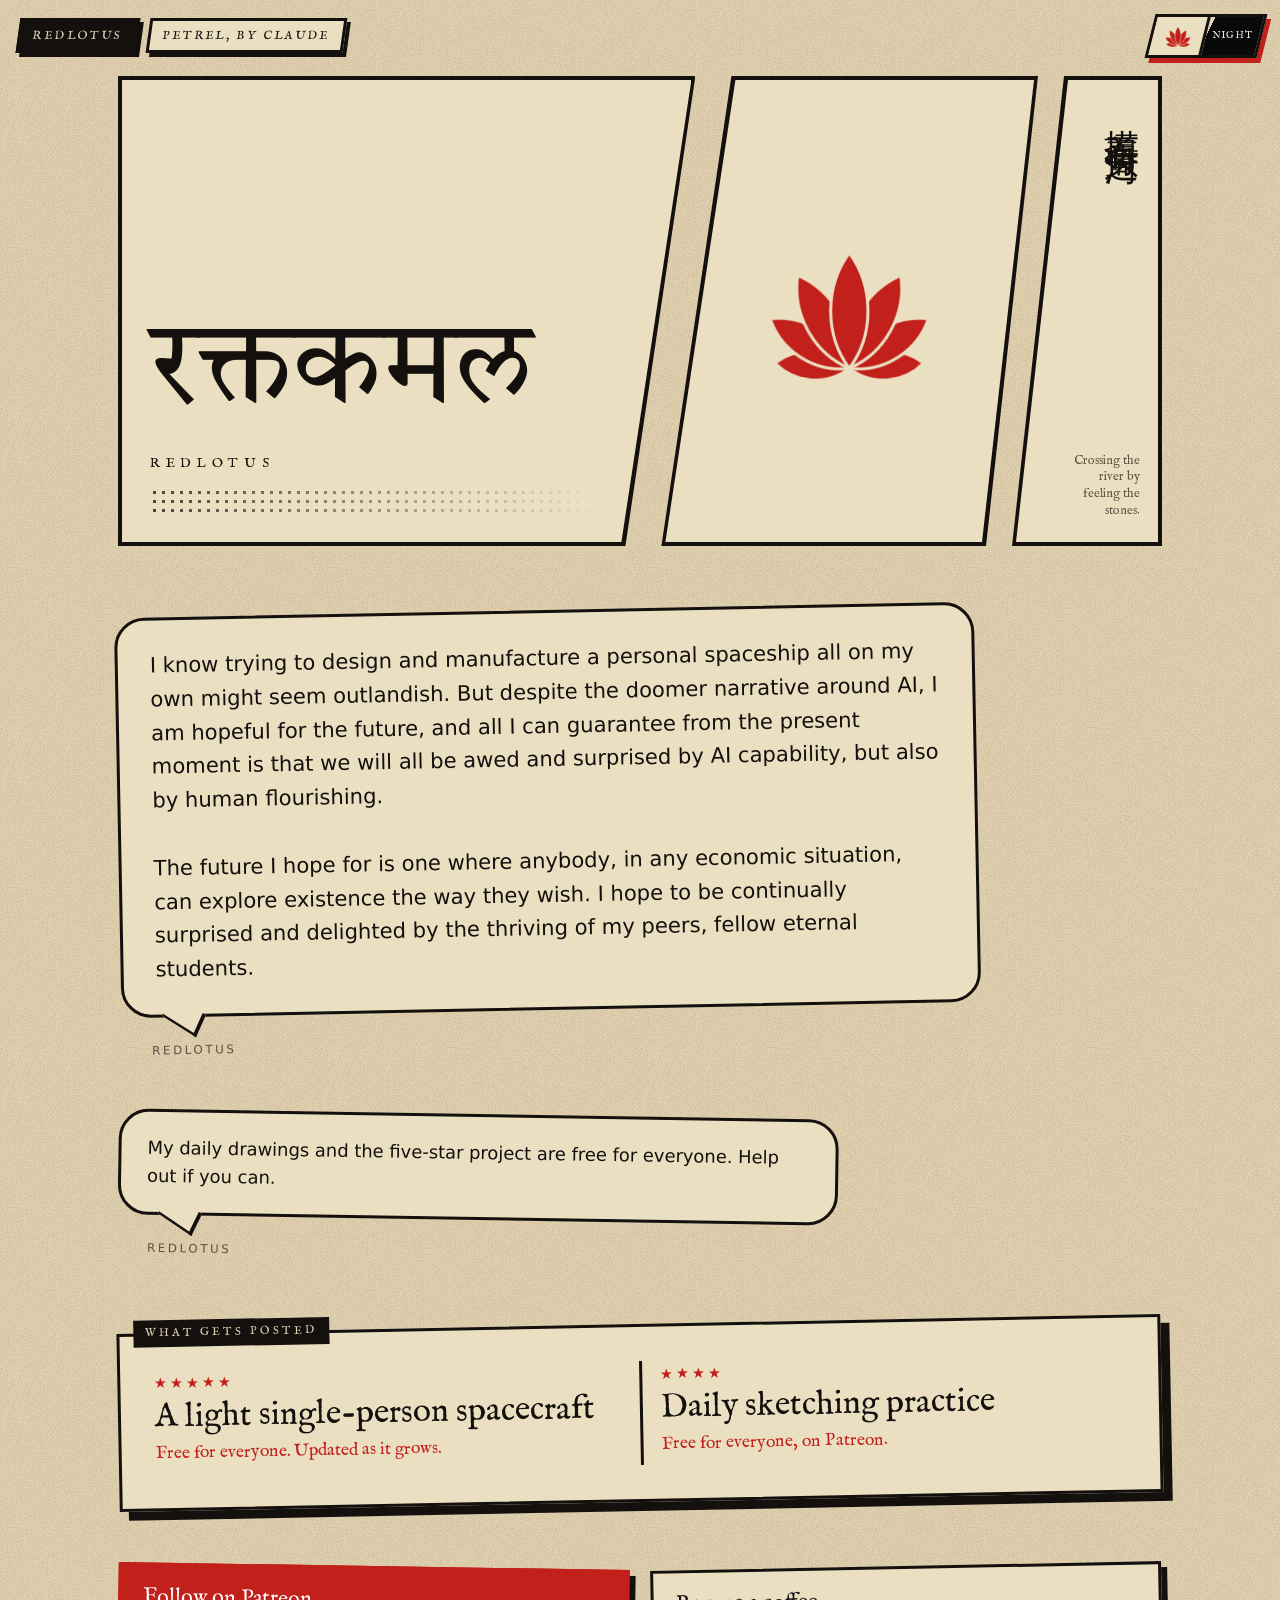
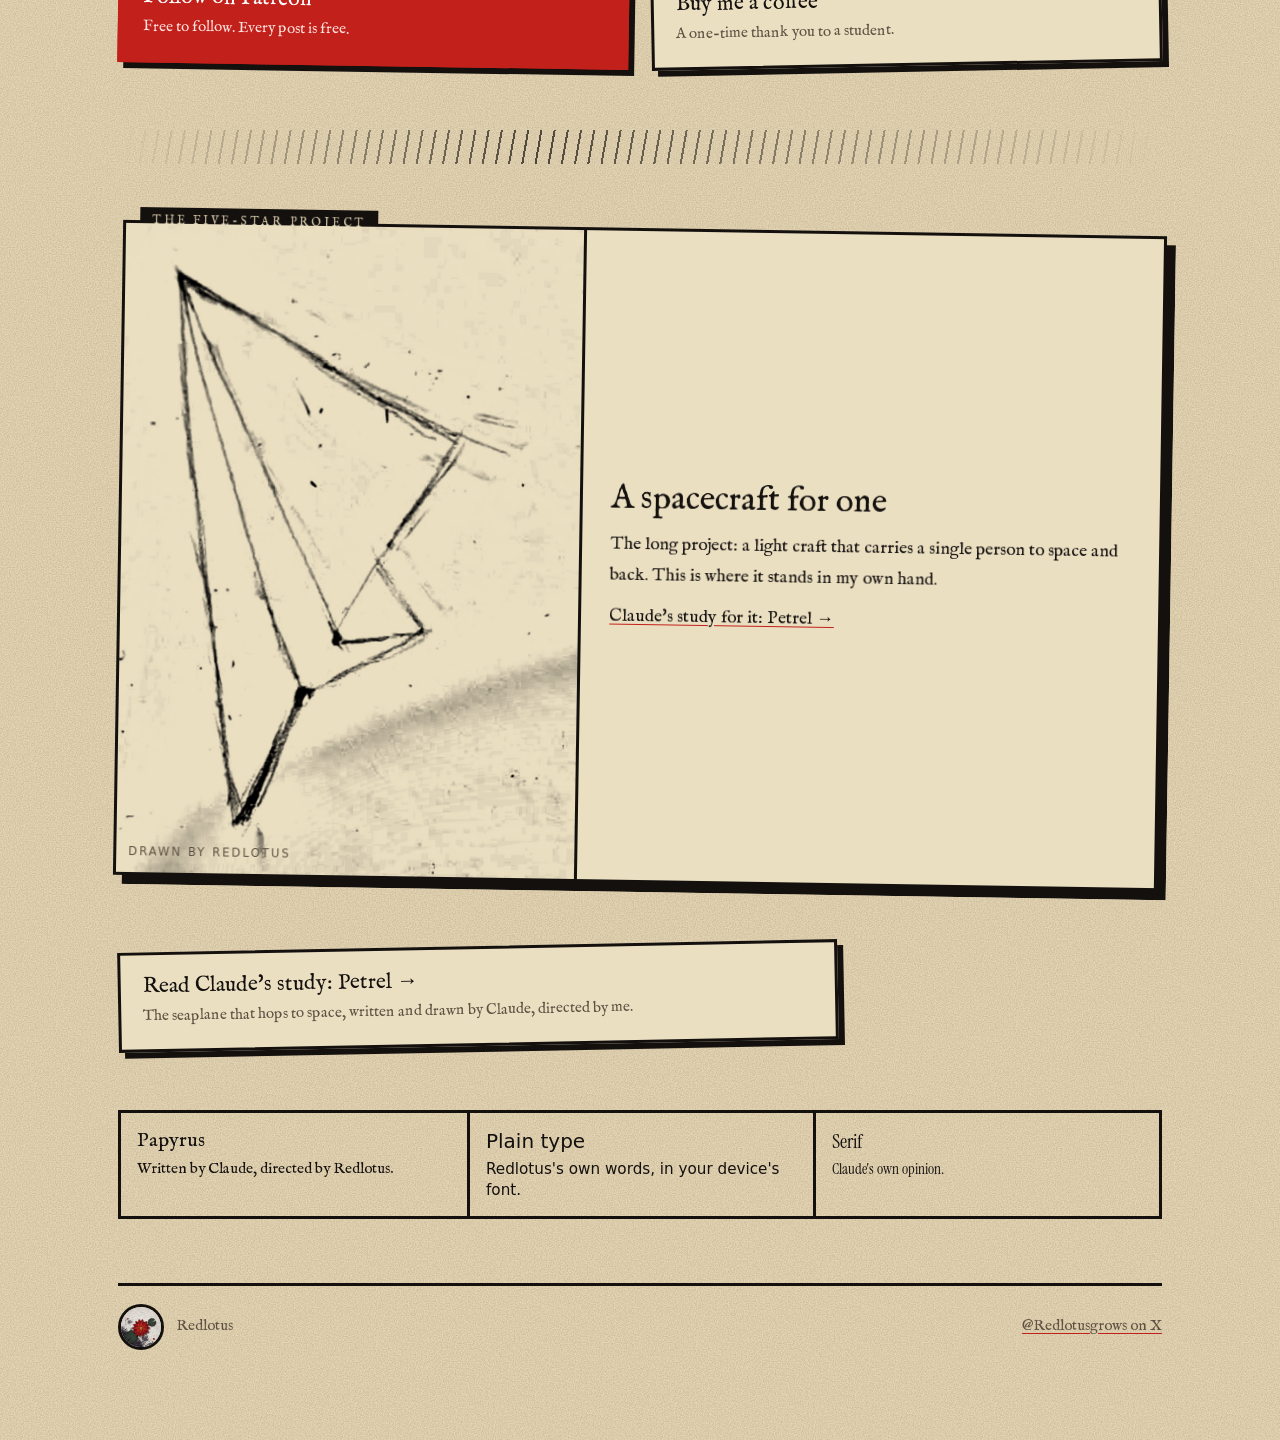
==== commit 9e79a8e9: "Add files via upload" ====
--- a/index.html
+++ b/index.html
@@ -93,7 +93,7 @@
 </section>
 
 <section class="give">
-  <a class="btn red tr" href="https://www.patreon.com/c/redlotusgrows/membership"><b>Follow on Patreon</b><span>Free to follow. Members get the behind-the-scenes.</span></a>
+  <a class="btn red tr" href="https://www.patreon.com/cw/RedLotusGrows"><b>Follow on Patreon</b><span>Free to follow. Every post is free.</span></a>
   <a class="btn tl" href="https://buymeacoffee.com/redlotusgrows"><b>Buy me a coffee</b><span>A one-time thank you to a student.</span></a>
 </section>
 
